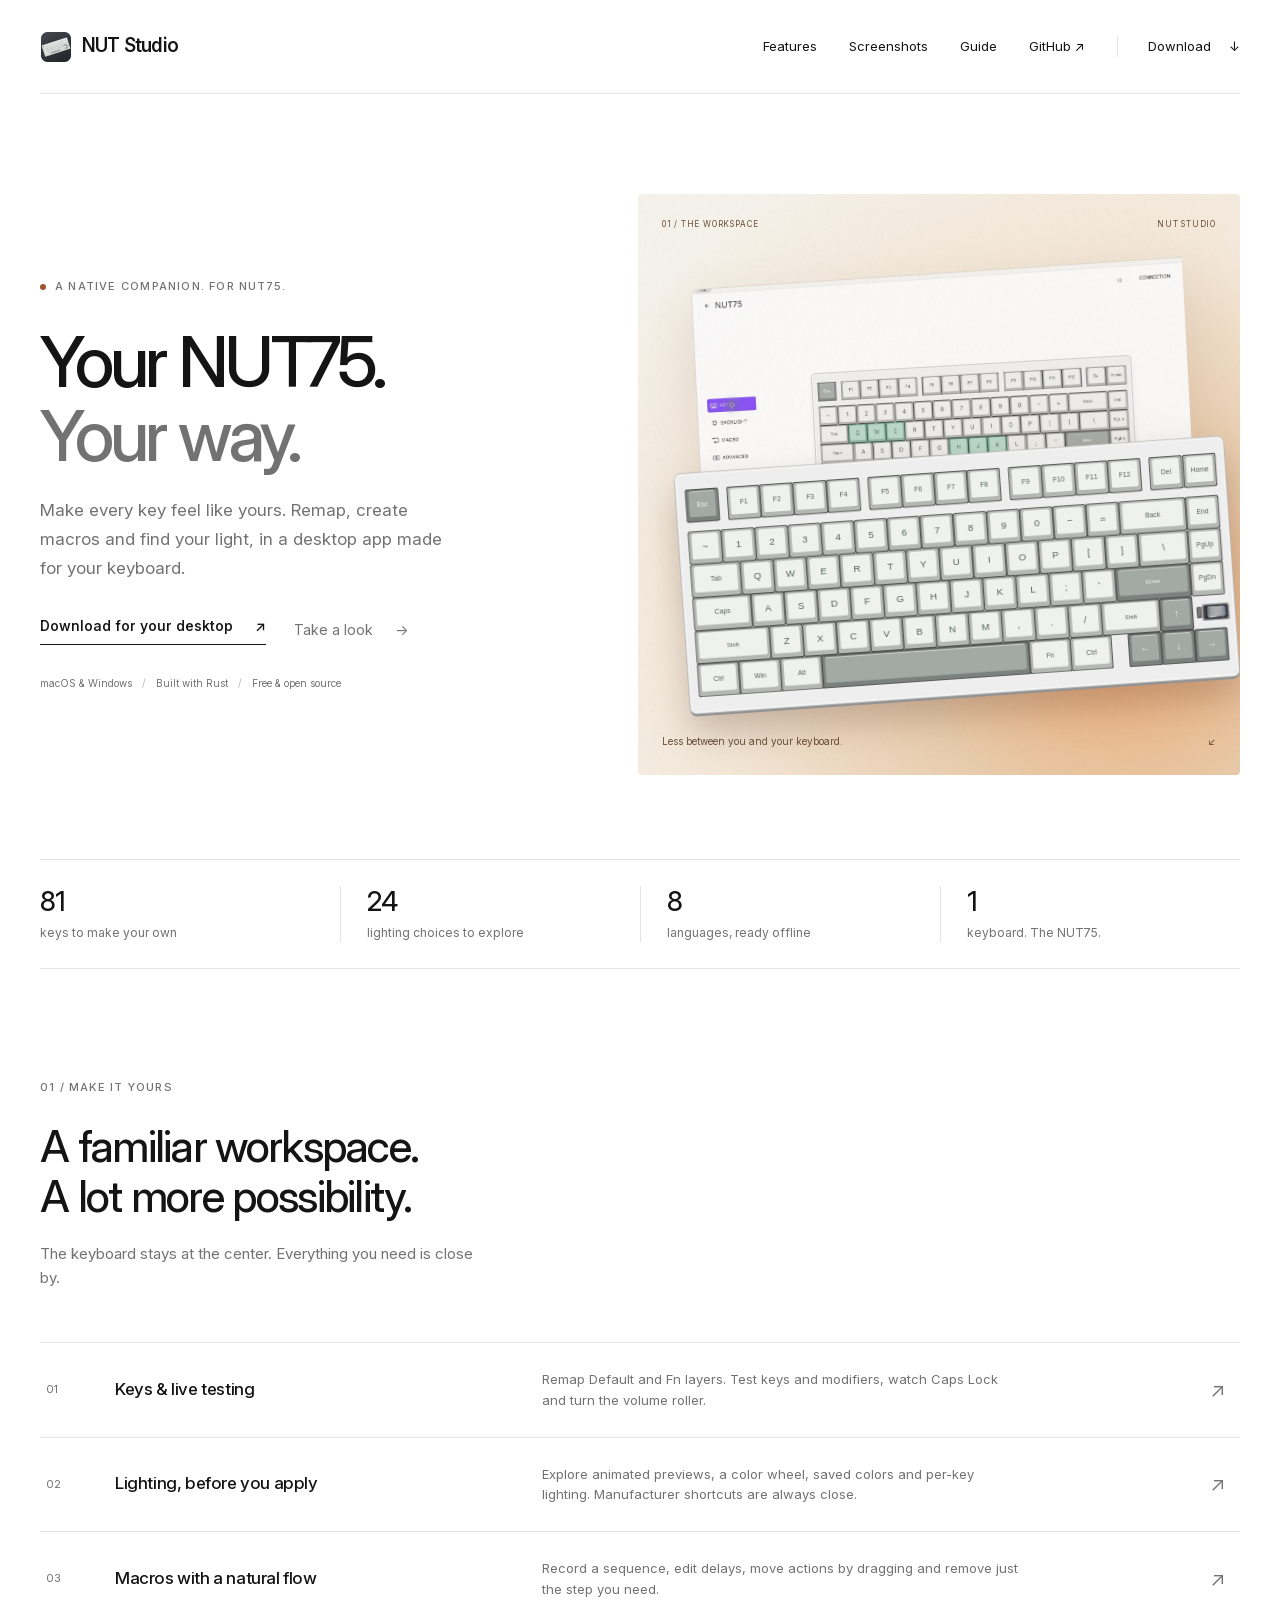
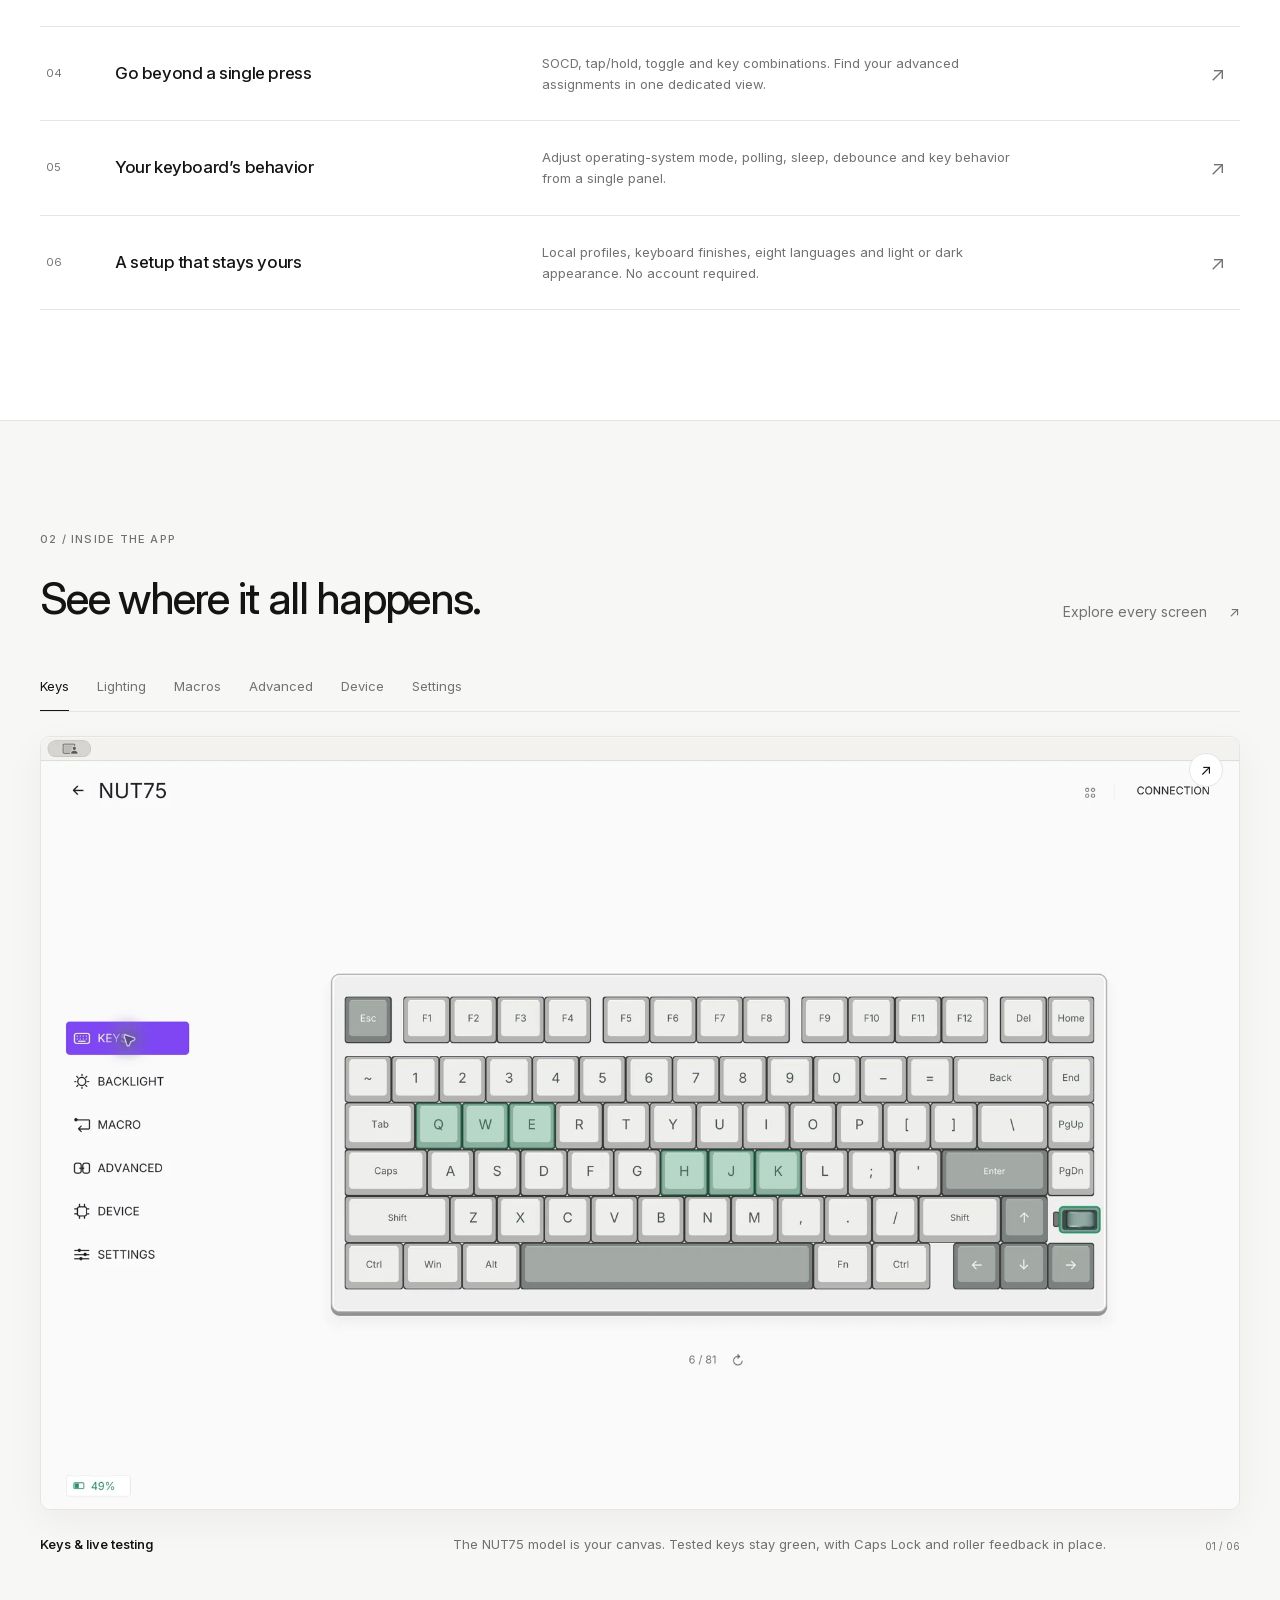
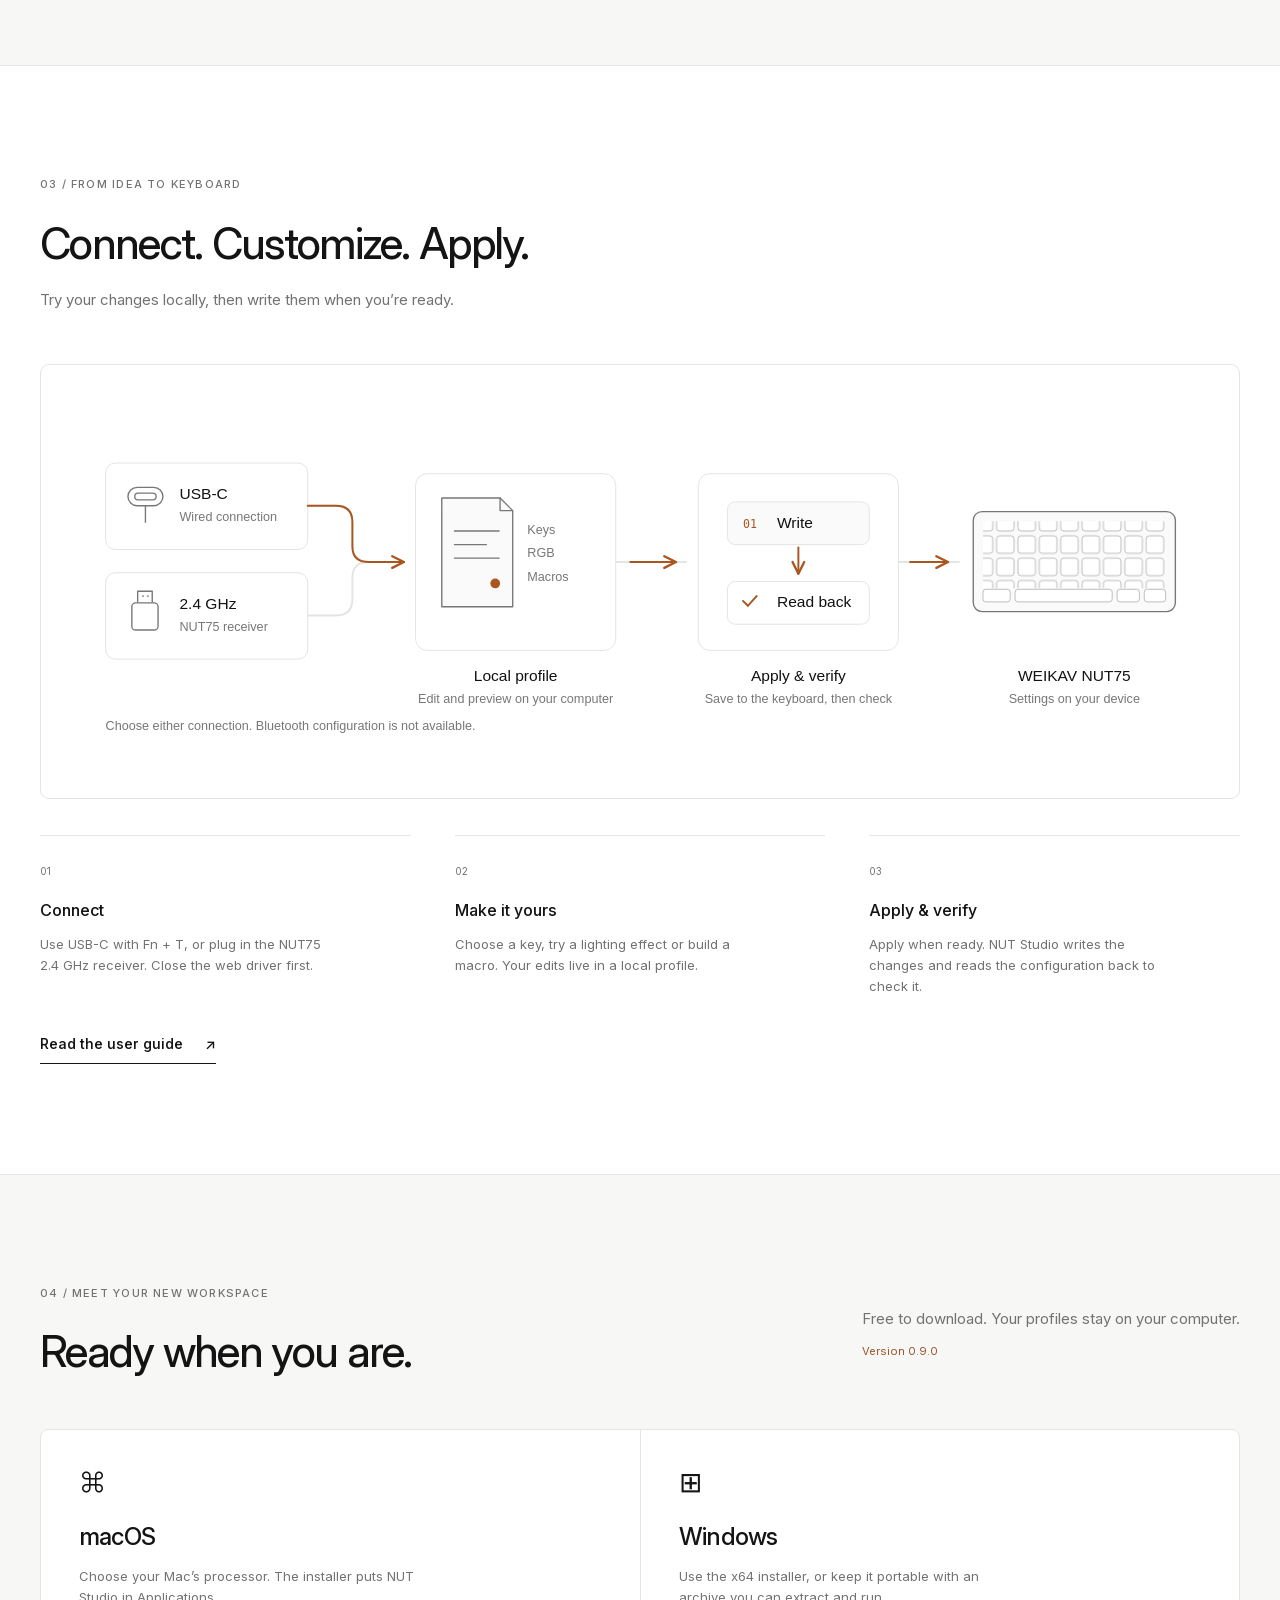
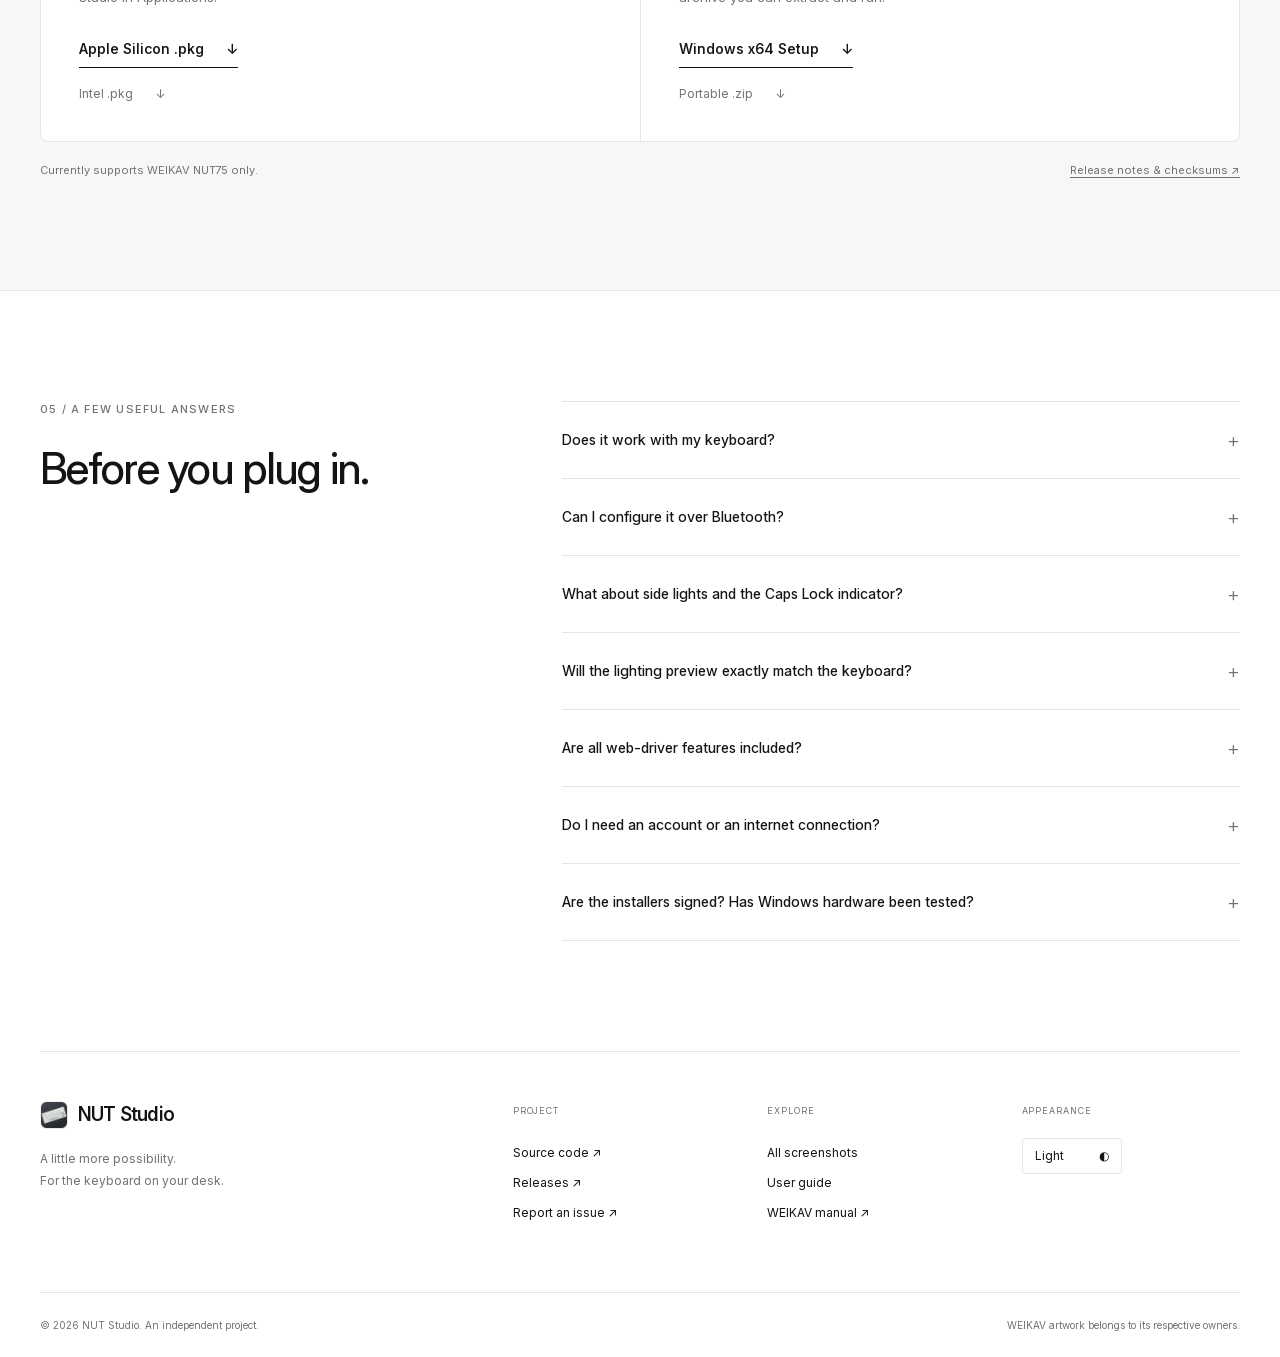
==== website/index.html @ ef5c726c "Publish NUT Studio 0.9.0 installers, screenshot gallery and product website" ====
<!doctype html>
<html lang="en">
<head>
  <meta charset="utf-8"><meta name="viewport" content="width=device-width,initial-scale=1">
  <meta name="theme-color" content="#ffffff"><meta name="description" content="A native macOS and Windows companion for your WEIKAV NUT75. Remap keys, preview lighting, create macros and make it yours.">
  <meta property="og:title" content="NUT Studio — Your NUT75. Your way."><meta property="og:description" content="A native desktop companion for the WEIKAV NUT75. Available for macOS and Windows."><meta property="og:image" content="https://luongwnv.github.io/weikav-app/assets/screenshots/keys.webp">
  <link rel="icon" href="assets/app-icon.png"><link rel="stylesheet" href="styles.css"><title>NUT Studio — Your NUT75. Your way.</title>
</head>
<body>
<a class="skip" href="#main">Skip to content</a>
<header class="nav wrap"><a class="brand" href="#"><img src="assets/app-icon.png" alt="" width="32" height="32">NUT Studio</a><button class="menu-toggle" aria-label="Toggle navigation" aria-expanded="false">Menu <span>+</span></button><nav aria-label="Main navigation"><a href="#features">Features</a><a href="#screenshots">Screenshots</a><a href="#guide">Guide</a><a href="https://github.com/luongwnv/Weikav-Keyboard-Application" target="_blank" rel="noopener">GitHub ↗</a><a class="nav-download" href="#download">Download <span>↓</span></a></nav></header>
<main id="main">
<section class="hero wrap">
 <div class="hero-copy"><div class="eyebrow"><span class="status-dot"></span>A native companion. For NUT75.</div><h1>Your NUT75.<br><span>Your way.</span></h1><p>Make every key feel like yours. Remap, create macros and find your light, in a desktop app made for your keyboard.</p><div class="hero-actions"><a class="arrow-link" href="#download">Download for your desktop <span>↗</span></a><a class="quiet-link" href="#screenshots">Take a look <span>→</span></a></div><div class="hero-platforms">macOS & Windows <span>/</span> Built with Rust <span>/</span> Free & open source</div></div>
 <div class="hero-art"><div class="art-caption"><span>01 / THE WORKSPACE</span><span>NUT STUDIO</span></div><div class="product-window"><img src="assets/screenshots/keys.webp" alt="The NUT Studio Keys screen with a WEIKAV NUT75 keyboard" fetchpriority="high" onerror="this.src='assets/nut75.png';this.classList.add('fallback')"></div><img class="hero-keyboard" src="assets/nut75-white.svg" alt="WEIKAV NUT75 White, with the same 81 keys and metal roller as the native app"><div class="art-foot"><span>Less between you and your keyboard.</span><span>↙</span></div></div>
</section>
<section class="facts wrap" aria-label="At a glance"><div><strong>81</strong><span>keys to make your own</span></div><div><strong>24</strong><span>lighting choices to explore</span></div><div><strong>8</strong><span>languages, ready offline</span></div><div><strong>1</strong><span>keyboard. The NUT75.</span></div></section>
<section id="features" class="section wrap">
 <div class="section-heading"><span class="eyebrow">01 / MAKE IT YOURS</span><h2>A familiar workspace.<br>A lot more possibility.</h2><p>The keyboard stays at the center. Everything you need is close by.</p></div>
 <div class="feature-table">
  <a href="#screenshots" data-view="keys"><span class="feature-no">01</span><h3>Keys & live testing</h3><p>Remap Default and Fn layers. Test keys and modifiers, watch Caps Lock and turn the volume roller.</p><span class="feature-arrow">↗</span></a>
  <a href="#screenshots" data-view="lighting-effects"><span class="feature-no">02</span><h3>Lighting, before you apply</h3><p>Explore animated previews, a color wheel, saved colors and per-key lighting. Manufacturer shortcuts are always close.</p><span class="feature-arrow">↗</span></a>
  <a href="#screenshots" data-view="macros"><span class="feature-no">03</span><h3>Macros with a natural flow</h3><p>Record a sequence, edit delays, move actions by dragging and remove just the step you need.</p><span class="feature-arrow">↗</span></a>
  <a href="#screenshots" data-view="advanced-keys"><span class="feature-no">04</span><h3>Go beyond a single press</h3><p>SOCD, tap/hold, toggle and key combinations. Find your advanced assignments in one dedicated view.</p><span class="feature-arrow">↗</span></a>
  <a href="#screenshots" data-view="device-settings"><span class="feature-no">05</span><h3>Your keyboard’s behavior</h3><p>Adjust operating-system mode, polling, sleep, debounce and key behavior from a single panel.</p><span class="feature-arrow">↗</span></a>
  <a href="#screenshots" data-view="settings"><span class="feature-no">06</span><h3>A setup that stays yours</h3><p>Local profiles, keyboard finishes, eight languages and light or dark appearance. No account required.</p><span class="feature-arrow">↗</span></a>
 </div>
</section>
<section id="screenshots" class="section gallery-section">
 <div class="wrap"><div class="section-heading horizontal"><div><span class="eyebrow">02 / INSIDE THE APP</span><h2>See where it all happens.</h2></div><a class="quiet-link" href="screenshots.html">Explore every screen <span>↗</span></a></div>
 <div class="gallery-tabs" role="tablist" aria-label="App screens"><button role="tab" data-screen="keys" aria-selected="true">Keys</button><button role="tab" data-screen="lighting-effects" aria-selected="false">Lighting</button><button role="tab" data-screen="macros" aria-selected="false">Macros</button><button role="tab" data-screen="advanced-keys" aria-selected="false">Advanced</button><button role="tab" data-screen="device-settings" aria-selected="false">Device</button><button role="tab" data-screen="settings" aria-selected="false">Settings</button></div>
 <div class="gallery-frame"><button class="expand-shot" aria-label="Enlarge screenshot">↗</button><img id="main-shot" src="assets/screenshots/keys.webp" alt="Keys and live keyboard testing" loading="lazy"></div><div class="gallery-caption"><span id="shot-title">Keys & live testing</span><p id="shot-description">The NUT75 model is your canvas. Tested keys stay green, with Caps Lock and roller feedback in place.</p><span id="shot-number">01 / 06</span></div></div>
</section>
<section id="guide" class="section wrap"><div class="section-heading"><span class="eyebrow">03 / FROM IDEA TO KEYBOARD</span><h2>Connect. Customize. Apply.</h2><p>Try your changes locally, then write them when you’re ready.</p></div><div class="flow-frame"><img src="assets/connection-flow.svg" alt="USB-C or 2.4 GHz connects to a local profile; Apply writes the configuration and reads it back to verify" loading="lazy"></div><div class="steps"><article><span>01</span><h3>Connect</h3><p>Use USB-C with Fn + T, or plug in the NUT75 2.4 GHz receiver. Close the web driver first.</p></article><article><span>02</span><h3>Make it yours</h3><p>Choose a key, try a lighting effect or build a macro. Your edits live in a local profile.</p></article><article><span>03</span><h3>Apply & verify</h3><p>Apply when ready. NUT Studio writes the changes and reads the configuration back to check it.</p></article></div><a class="arrow-link" href="https://github.com/luongwnv/Weikav-Keyboard-Application#readme">Read the user guide <span>↗</span></a></section>
<section id="download" class="section download-section"><div class="wrap"><div class="section-heading horizontal"><div><span class="eyebrow">04 / MEET YOUR NEW WORKSPACE</span><h2>Ready when you are.</h2></div><p>Free to download. Your profiles stay on your computer.<br><span class="version-label">Version 0.9.0</span></p></div><div class="download-grid"><article><span class="platform-mark">⌘</span><h3>macOS</h3><p>Choose your Mac’s processor. The installer puts NUT Studio in Applications.</p><a class="arrow-link" data-download="mac-arm" href="https://github.com/luongwnv/Weikav-Keyboard-Application/releases/download/v0.9.0/NUT-Studio-0.9.0-macOS-AppleSilicon.pkg">Apple Silicon .pkg <span>↓</span></a><a class="quiet-link" data-download="mac-intel" href="https://github.com/luongwnv/Weikav-Keyboard-Application/releases/download/v0.9.0/NUT-Studio-0.9.0-macOS-Intel.pkg">Intel .pkg <span>↓</span></a></article><article><span class="platform-mark windows-mark">⊞</span><h3>Windows</h3><p>Use the x64 installer, or keep it portable with an archive you can extract and run.</p><a class="arrow-link" data-download="windows-setup" href="https://github.com/luongwnv/Weikav-Keyboard-Application/releases/download/v0.9.0/NUT-Studio-0.9.0-Windows-x64-Setup.exe">Windows x64 Setup <span>↓</span></a><a class="quiet-link" data-download="windows-zip" href="https://github.com/luongwnv/Weikav-Keyboard-Application/releases/download/v0.9.0/NUT-Studio-0.9.0-Windows-x64.zip">Portable .zip <span>↓</span></a></article></div><div class="download-foot"><span>Currently supports WEIKAV NUT75 only.</span><a href="https://github.com/luongwnv/Weikav-Keyboard-Application/releases/latest">Release notes & checksums ↗</a></div></div></section>
<section id="faq" class="section wrap faq"><div class="section-heading"><span class="eyebrow">05 / A FEW USEFUL ANSWERS</span><h2>Before you plug in.</h2></div><div class="faq-list"><details><summary>Does it work with my keyboard?<span>+</span></summary><p>NUT Studio currently supports the WEIKAV NUT75 only, over USB-C or the NUT75 2.4 GHz receiver. Keyboard finish is selected in Settings. Other WEIKAV models are not supported.</p></details><details><summary>Can I configure it over Bluetooth?<span>+</span></summary><p>Bluetooth configuration is not supported. Use a USB-C data cable and select USB mode with Fn + T, or use the NUT75 receiver.</p></details><details><summary>What about side lights and the Caps Lock indicator?<span>+</span></summary><p>They are separate from normal key backlighting. App control depends on firmware, and is unavailable on the tested firmware 1.40. Each lighting tab shows the relevant shortcuts from the manufacturer’s manual.</p></details><details><summary>Will the lighting preview exactly match the keyboard?<span>+</span></summary><p>The preview illustrates the effect’s movement. Firmware can render it differently and some effects use automatic RGB colors. The app only enables controls supported by the selected mode.</p></details><details><summary>Are all web-driver features included?<span>+</span></summary><p>Keys, macros, advanced bindings, local profiles and core lighting/device settings are available. GIF/animation upload, audio/AI lighting, firmware updates and factory reset are not included.</p></details><details><summary>Do I need an account or an internet connection?<span>+</span></summary><p>No account is required. Configuration, profiles, fonts and all eight UI languages work locally. Internet is only needed to download the app or open external guides.</p></details><details><summary>Are the installers signed? Has Windows hardware been tested?<span>+</span></summary><p>Current installers are not signed with an Apple Developer ID or Windows publisher certificate. macOS and Windows packages are built on their respective systems. Physical keyboard checks have been performed on macOS; Windows hardware behavior is not yet verified.</p></details></div></section>
</main><footer class="footer wrap"><div><a class="brand" href="#"><img src="assets/app-icon.png" width="28" height="28" alt="">NUT Studio</a><p>A little more possibility.<br>For the keyboard on your desk.</p></div><div><span>PROJECT</span><a href="https://github.com/luongwnv/Weikav-Keyboard-Application">Source code ↗</a><a href="https://github.com/luongwnv/Weikav-Keyboard-Application/releases">Releases ↗</a><a href="https://github.com/luongwnv/Weikav-Keyboard-Application/issues">Report an issue ↗</a></div><div><span>EXPLORE</span><a href="screenshots.html">All screenshots</a><a href="#guide">User guide</a><a href="https://drive.google.com/file/d/12tl04Z6Ol5kfUWCdcbDVPiEMCkWKF_vb/view">WEIKAV manual ↗</a></div><div class="footer-theme"><span>APPEARANCE</span><button id="theme-toggle" aria-label="Switch to dark theme">Light <span>◐</span></button></div><div class="footer-bottom"><span>© 2026 NUT Studio. An independent project.</span><span>WEIKAV artwork belongs to its respective owners.</span></div></footer>
<dialog id="shot-dialog" aria-label="Screenshot viewer"><button class="dialog-close" aria-label="Close screenshot">×</button><button class="dialog-prev" aria-label="Previous screenshot">←</button><img alt=""><button class="dialog-next" aria-label="Next screenshot">→</button><p></p></dialog>
<script src="app.js" defer></script></body></html>
---- website/styles.css ----
@font-face{font-family:Inter;src:url('assets/InterVariable.ttf') format('truetype');font-weight:100 900;font-display:swap}:root{--bg:#fff;--ink:#141414;--muted:#727272;--line:#e5e5e3;--soft:#f7f7f5;--accent:#9b542c;--serif:#eed4b8;--shadow:0 12px 40px #24170b0c;color-scheme:light}*{box-sizing:border-box}html{scroll-behavior:smooth;scroll-padding-top:80px}body{margin:0;background:var(--bg);color:var(--ink);font-family:Inter,Arial,sans-serif;font-size:15px;line-height:1.6;-webkit-font-smoothing:antialiased}body.dark{--bg:#171715;--ink:#eeeee9;--muted:#a8a8a0;--line:#363632;--soft:#20201d;--accent:#e3a47b;--shadow:0 12px 40px #0002;color-scheme:dark}a{color:inherit;text-decoration:none}button{font:inherit;color:inherit;cursor:pointer}button,a{-webkit-tap-highlight-color:transparent}button:focus-visible,a:focus-visible,summary:focus-visible{outline:2px solid var(--accent);outline-offset:5px}button{background:none;border:0}img{max-width:100%;display:block}.wrap{width:min(1200px,calc(100% - 72px));margin-inline:auto}.nav{height:94px;display:flex;align-items:center;justify-content:space-between;gap:20px;border-bottom:1px solid var(--line)}.brand{font-size:19px;font-weight:580;letter-spacing:-.8px;display:inline-flex;align-items:center;gap:10px;white-space:nowrap}.brand img{border-radius:6px}.nav nav{display:flex;align-items:center;gap:32px;font-size:13px}.nav nav>a{transition:color .2s}.nav nav>a:hover,.footer a:hover{color:var(--accent)}.nav-download{border-left:1px solid var(--line);padding-left:30px}.nav-download span{margin-left:14px}.menu-toggle{display:none}.hero{display:grid;grid-template-columns:1fr 1.12fr;gap:60px;align-items:center;padding-block:100px 84px}.eyebrow{font-size:11px;letter-spacing:.11em;font-weight:500;text-transform:uppercase;display:flex;align-items:center;gap:9px;color:var(--muted)}.status-dot{width:6px;height:6px;border-radius:50%;background:var(--accent)}h1{font-size:clamp(48px,5.5vw,76px);line-height:1.04;font-weight:490;letter-spacing:-4px;margin:30px 0 24px}h1 span{color:var(--muted)}.hero-copy>p{max-width:410px;font-size:17px;line-height:1.7;color:var(--muted)}.hero-actions{display:flex;gap:28px;flex-wrap:wrap;align-items:center;margin-top:32px}.arrow-link,.quiet-link{display:inline-flex;align-items:center;gap:22px;font-size:14px}.arrow-link{border-bottom:1px solid var(--ink);padding-bottom:7px;font-weight:550}.arrow-link span,.quiet-link span{transition:transform .2s}.arrow-link:hover span,.quiet-link:hover span{transform:translate(3px,-3px)}.quiet-link{color:var(--muted)}.hero-platforms{font-size:10px;color:var(--muted);margin-top:30px;display:flex;flex-wrap:wrap;gap:10px}.hero-platforms span{color:#bbb}.hero-art{position:relative;min-width:0;padding:24px 0 26px;background:radial-gradient(ellipse at 80% 75%,#eda76e 0,#e9cbaa 30%,#f4e8d8 62%,#f6f3ec 90%);border-radius:4px;overflow:hidden;isolation:isolate}.hero-art:after{content:"";position:absolute;inset:0;opacity:.11;pointer-events:none;background-image:url("data:image/svg+xml,%3Csvg viewBox='0 0 180 180' xmlns='http://www.w3.org/2000/svg'%3E%3Cfilter id='n'%3E%3CfeTurbulence type='fractalNoise' baseFrequency='.9' numOctaves='3' stitchTiles='stitch'/%3E%3C/filter%3E%3Crect width='100%25' height='100%25' opacity='.5' filter='url(%23n)'/%3E%3C/svg%3E")}.art-caption,.art-foot{display:flex;justify-content:space-between;gap:12px;padding-inline:24px;color:#684d39;font-size:8px;letter-spacing:.1em}.product-window{width:calc(100% - 42px);margin:70px 0 70px 42px;border:1px solid #ded8d0;border-right:0;border-radius:8px 0 0 8px;overflow:hidden;background:#fafafa;box-shadow:0 20px 50px #75513b25;transform:perspective(1000px) rotateY(-6deg) rotateZ(-2deg);transition:transform .8s}.hero-art:hover .product-window{transform:perspective(1000px) rotateY(0) rotateZ(0)}.product-window img{width:100%;aspect-ratio:1.6;object-fit:cover;object-position:center}.product-window img.fallback{object-fit:contain;padding:30px}.art-foot{font-size:10px;letter-spacing:0}.facts{border-top:1px solid var(--line);border-bottom:1px solid var(--line);display:grid;grid-template-columns:repeat(4,1fr);padding-block:26px}.facts>div{padding-left:26px;border-left:1px solid var(--line);display:flex;flex-direction:column;gap:5px}.facts>div:first-child{padding-left:0;border:0}.facts strong{font-size:27px;line-height:1.2;font-weight:460;letter-spacing:-1px}.facts span{font-size:12px;color:var(--muted)}.section{padding-block:110px}.section-heading{margin-bottom:52px}.section-heading h2{font-size:clamp(32px,3.4vw,46px);line-height:1.16;font-weight:470;letter-spacing:-1.7px;margin:24px 0 20px}.section-heading>p,.section-heading.horizontal>p{max-width:450px;color:var(--muted);font-size:15px}.section-heading.horizontal{display:flex;justify-content:space-between;align-items:end;gap:40px}.section-heading.horizontal h2{margin-bottom:0}.feature-table{border-top:1px solid var(--line)}.feature-table>a{display:grid;grid-template-columns:45px 1fr 1.6fr 24px;gap:24px;align-items:center;border-bottom:1px solid var(--line);padding:26px 6px;transition:background .2s}.feature-table>a:hover{background:var(--soft)}.feature-no{font-size:11px;color:var(--muted)}.feature-table h3{font-size:17px;font-weight:500;line-height:1.4;margin:0;letter-spacing:-.4px}.feature-table p{margin:0;color:var(--muted);font-size:13px;max-width:480px}.feature-arrow{font-size:20px;font-weight:350;color:var(--muted)}.gallery-section{background:var(--soft);border-block:1px solid var(--line)}.gallery-tabs{display:flex;gap:28px;overflow:auto;border-bottom:1px solid var(--line);margin-bottom:24px}.gallery-tabs button{white-space:nowrap;font-size:13px;padding:0 0 14px;border-bottom:1px solid transparent;color:var(--muted)}.gallery-tabs button[aria-selected=true]{color:var(--ink);border-color:var(--ink)}.gallery-frame{position:relative;background:var(--bg);border:1px solid var(--line);border-radius:10px;overflow:hidden;box-shadow:var(--shadow)}.gallery-frame>img{width:100%;aspect-ratio:1.552;object-fit:contain}.expand-shot{position:absolute;right:16px;top:16px;width:34px;height:34px;border:1px solid var(--line);border-radius:50%;background:var(--bg);z-index:1}.expand-shot:hover{color:var(--accent)}.gallery-caption{display:grid;grid-template-columns:1fr 1.9fr auto;gap:35px;margin-top:24px;font-size:13px}.gallery-caption>span:first-child{font-weight:550}.gallery-caption p{color:var(--muted);margin:0}.gallery-caption>span:last-child{font-size:10px;color:var(--muted);white-space:nowrap;padding-top:4px}.flow-frame{border:1px solid var(--line);border-radius:9px;background:var(--bg);padding:32px 16px}.flow-frame img{width:100%;height:auto}.dark .flow-frame img{filter:invert(.88) hue-rotate(180deg)}.steps{display:grid;grid-template-columns:repeat(3,1fr);gap:44px;margin:36px 0}.steps article{border-top:1px solid var(--line);padding-top:22px}.steps article>span{font-size:10px;color:var(--muted)}.steps h3{font-size:16px;font-weight:520;margin:16px 0 10px}.steps p{font-size:13px;color:var(--muted);margin:0;max-width:300px}.download-section{background:var(--soft);border-block:1px solid var(--line)}.version-label{font-size:11px;display:inline-block;margin-top:12px;color:var(--accent)}.download-grid{display:grid;grid-template-columns:1fr 1fr;border:1px solid var(--line);border-radius:8px;overflow:hidden;background:var(--bg)}.download-grid article{padding:38px;display:flex;flex-direction:column;align-items:start}.download-grid article+article{border-left:1px solid var(--line)}.platform-mark{font-size:28px;line-height:1;font-weight:300}.download-grid h3{font-size:24px;letter-spacing:-.8px;font-weight:500;margin:22px 0 10px}.download-grid p{font-size:13px;color:var(--muted);max-width:350px;margin:0 0 30px}.download-grid .arrow-link{margin-bottom:16px}.download-grid .quiet-link{font-size:12px}.download-foot{margin-top:20px;display:flex;justify-content:space-between;gap:20px;font-size:11px;color:var(--muted)}.download-foot a{text-decoration:underline;text-underline-offset:3px}.faq{display:grid;grid-template-columns:.8fr 1.2fr;gap:70px}.faq-list{border-top:1px solid var(--line)}details{border-bottom:1px solid var(--line)}summary{display:flex;align-items:center;justify-content:space-between;gap:30px;list-style:none;cursor:pointer;font-size:14px;padding:22px 0;font-weight:480}summary::-webkit-details-marker{display:none}summary>span{font-size:20px;font-weight:300;color:var(--muted)}details[open] summary>span{transform:rotate(45deg)}details>p{font-size:13px;line-height:1.8;color:var(--muted);margin:0 32px 24px 0}.footer{border-top:1px solid var(--line);display:grid;grid-template-columns:2fr 1fr 1fr 1fr;gap:36px;padding-top:48px}.footer>div{display:flex;flex-direction:column;align-items:start}.footer p{font-size:12px;color:var(--muted);line-height:1.8;margin-top:18px}.footer>div>span{font-size:9px;color:var(--muted);letter-spacing:.1em;margin:4px 0 20px}.footer>div>a:not(.brand){font-size:12px;line-height:2.5}.footer-theme button{font-size:12px;border:1px solid var(--line);border-radius:4px;min-width:100px;padding:7px 12px;display:flex;justify-content:space-between;gap:25px}.footer .footer-bottom{grid-column:1/-1;display:flex;flex-direction:row;justify-content:space-between;border-top:1px solid var(--line);margin-top:28px;padding:24px 0}.footer .footer-bottom>span{font-size:10px;letter-spacing:0;margin:0}dialog{width:min(1440px,94vw);max-height:94vh;padding:38px 46px 18px;border:1px solid var(--line);border-radius:10px;background:var(--bg);color:var(--ink);box-shadow:0 20px 100px #0004}dialog::backdrop{background:#111b;backdrop-filter:blur(5px)}dialog img{max-height:78vh;width:100%;object-fit:contain}dialog>p{text-align:center;font-size:12px;color:var(--muted)}.dialog-close{position:absolute;right:9px;top:4px;font-size:26px;font-weight:300}.dialog-prev,.dialog-next{position:absolute;top:48%;font-size:23px}.dialog-prev{left:9px}.dialog-next{right:9px}.skip{position:fixed;top:-100px;left:20px;background:var(--bg);padding:10px;z-index:20}.skip:focus{top:10px}.screens-page{padding-top:70px}.screens-grid{display:grid;grid-template-columns:1fr 1fr;gap:42px 28px}.screen-card{min-width:0}.screen-card button{padding:0;width:100%;border:1px solid var(--line);border-radius:7px;overflow:hidden;background:var(--soft)}.screen-card img{width:100%;aspect-ratio:1.552;object-fit:contain;transition:transform .3s}.screen-card button:hover img{transform:scale(1.015)}.screen-card h2{font-size:16px;letter-spacing:-.3px;font-weight:520;margin:14px 0 5px}.screen-card p{font-size:12px;color:var(--muted);margin:0}.gallery-filters{display:flex;gap:10px;flex-wrap:wrap;margin:30px 0 42px}.gallery-filters button{padding:7px 15px;border:1px solid var(--line);border-radius:4px;font-size:12px}.gallery-filters button[aria-pressed=true]{background:var(--ink);color:var(--bg);border-color:var(--ink)}.screen-card[hidden]{display:none}
@media(min-width:1500px){.hero{padding-top:120px;padding-bottom:105px}.hero-art{min-height:480px;display:flex;flex-direction:column;justify-content:space-between}.product-window{margin-top:60px;margin-bottom:60px}}@media(max-width:1000px){.wrap{width:calc(100% - 48px)}.hero{gap:35px;padding-block:70px}.nav nav{gap:20px}h1{font-size:58px;letter-spacing:-3px}.hero-art{min-height:380px;display:flex;flex-direction:column;justify-content:space-between}.product-window{margin-block:45px}.hero-actions{gap:18px}.hero-platforms{font-size:9px;gap:7px}.feature-table>a{grid-template-columns:30px 1fr 1.4fr 20px;gap:18px}.faq{gap:40px}.section{padding-block:80px}.footer{grid-template-columns:1.5fr 1fr 1fr}.footer-theme{grid-column:2}.gallery-caption{gap:22px}}
@media(max-width:700px){.wrap{width:calc(100% - 36px)}.nav{height:76px}.brand{font-size:18px}.menu-toggle{display:flex;align-items:center;gap:18px;font-size:12px;padding:10px 0}.nav nav{display:none;position:absolute;left:0;right:0;top:76px;z-index:10;background:var(--bg);border-bottom:1px solid var(--line);padding:20px;flex-direction:column;align-items:start;gap:18px}.nav.menu-open nav{display:flex}.nav-download{border:0;padding:0}.hero{grid-template-columns:1fr;gap:45px;padding:58px 0 46px}.hero-copy>p{font-size:16px;max-width:360px}h1{font-size:64px;letter-spacing:-3.5px}.hero-art{min-height:0;padding-top:20px}.product-window{width:calc(100% - 26px);margin-left:26px;margin-block:42px}.art-caption,.art-foot{padding-inline:20px}.hero-platforms{font-size:10px}.facts{grid-template-columns:repeat(2,1fr);gap:25px;padding-block:24px}.facts>div{padding-left:18px}.facts>div:nth-child(3){border:0;padding-left:0}.facts strong{font-size:25px}.facts span{font-size:11px}.section{padding-block:64px}.section-heading{margin-bottom:34px}.section-heading h2{font-size:35px;letter-spacing:-1.3px;margin-top:20px}.section-heading.horizontal{display:block}.section-heading.horizontal>a{margin-top:20px}.feature-table>a{grid-template-columns:24px 1fr 20px;gap:12px;padding:22px 0}.feature-table h3{font-size:16px}.feature-table p{grid-column:2;grid-row:2;font-size:12px}.feature-arrow{grid-column:3;grid-row:1/3}.gallery-tabs{gap:22px}.gallery-tabs button{font-size:12px}.gallery-frame{border-radius:6px}.expand-shot{width:26px;height:26px;right:8px;top:8px;font-size:12px}.gallery-caption{grid-template-columns:1fr auto;gap:8px 20px;margin-top:18px}.gallery-caption p{grid-column:1/-1;font-size:12px;grid-row:2}.gallery-caption>span:last-child{grid-column:2;grid-row:1}.flow-frame{padding:12px}.steps{grid-template-columns:1fr;gap:24px}.steps article{display:grid;grid-template-columns:26px 1fr;column-gap:16px;padding-top:16px}.steps h3{margin:0 0 6px}.steps p{grid-column:2;max-width:none}.download-grid{grid-template-columns:1fr}.download-grid article{padding:28px}.download-grid article+article{border-left:0;border-top:1px solid var(--line)}.download-grid p{max-width:none}.download-foot{flex-direction:column;gap:8px}.faq{grid-template-columns:1fr;gap:0}.faq .section-heading{margin-bottom:30px}.faq summary{font-size:13px}.footer{grid-template-columns:1fr 1fr;gap:30px 24px;padding-top:32px}.footer>div:first-child{grid-column:1/-1}.footer-theme{grid-column:1/-1}.footer .footer-bottom{flex-direction:column;gap:8px;margin-top:0}.screens-page{padding-top:45px}.screens-grid{grid-template-columns:1fr;gap:30px}.gallery-filters{gap:7px}.gallery-filters button{font-size:11px;padding:7px 12px}dialog{padding:30px 28px 10px;max-width:98vw;width:98vw}.dialog-prev{left:3px}.dialog-next{right:3px}}
@media(prefers-reduced-motion:reduce){html{scroll-behavior:auto}*,*:before,*:after{transition:none!important;animation:none!important}}

/* The foreground keyboard shares the native app geometry and original roller texture. */
.hero-art{min-height:500px}.hero-art .product-window{width:82%;margin:42px 0 150px 54px;transform:perspective(1000px) rotateY(-5deg) rotateZ(-3deg);opacity:.94}.hero-keyboard{position:absolute;z-index:2;width:94%;max-width:none;left:6%;bottom:68px;transform:rotate(-4deg);filter:drop-shadow(0 18px 18px #5c3b2c45);transition:transform .6s}.hero-art:hover .hero-keyboard{transform:rotate(-2deg) translateY(-4px)}.hero-art .art-foot{position:relative;z-index:3;margin-top:auto}@media(max-width:1000px){.hero-art{min-height:400px}.hero-art .product-window{margin-left:30px;margin-bottom:120px}.hero-keyboard{bottom:62px}}@media(max-width:700px){.hero-art{min-height:340px}.hero-art .product-window{margin:34px 0 115px 30px}.hero-keyboard{bottom:58px}}
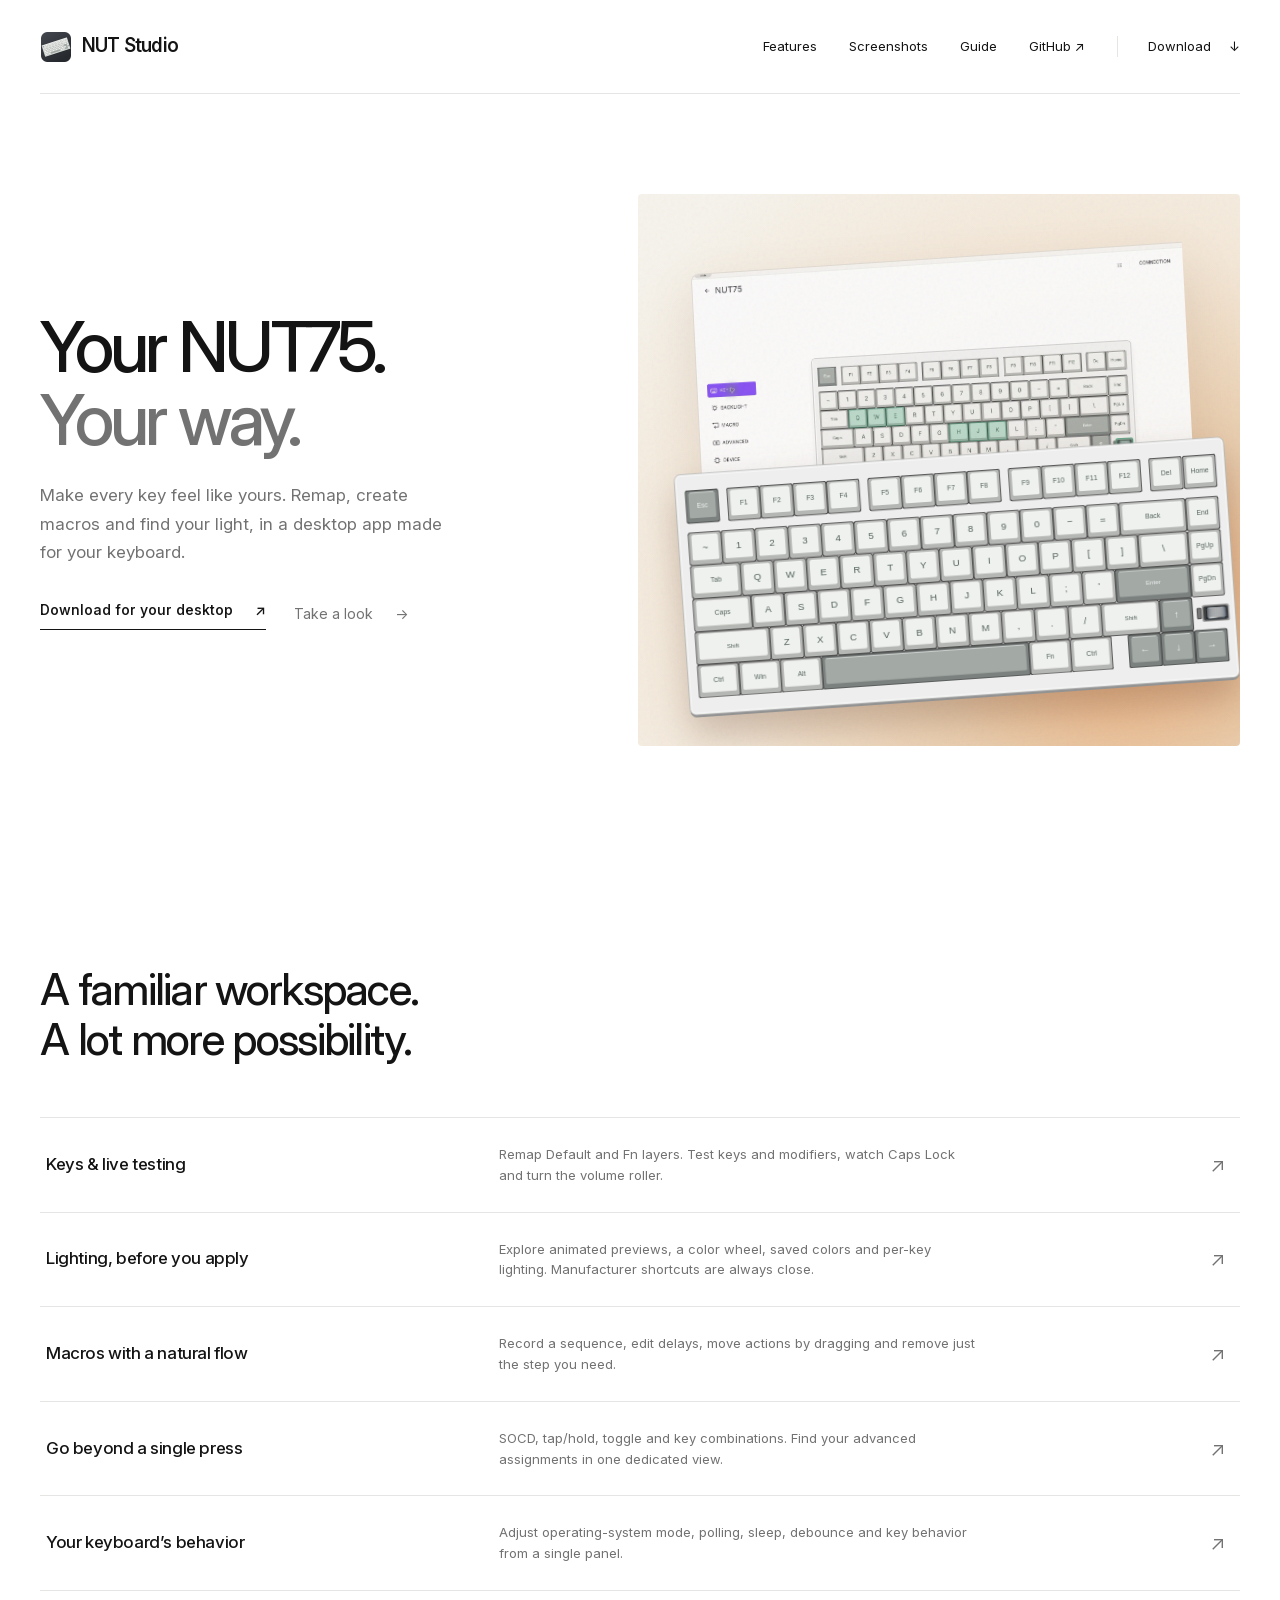
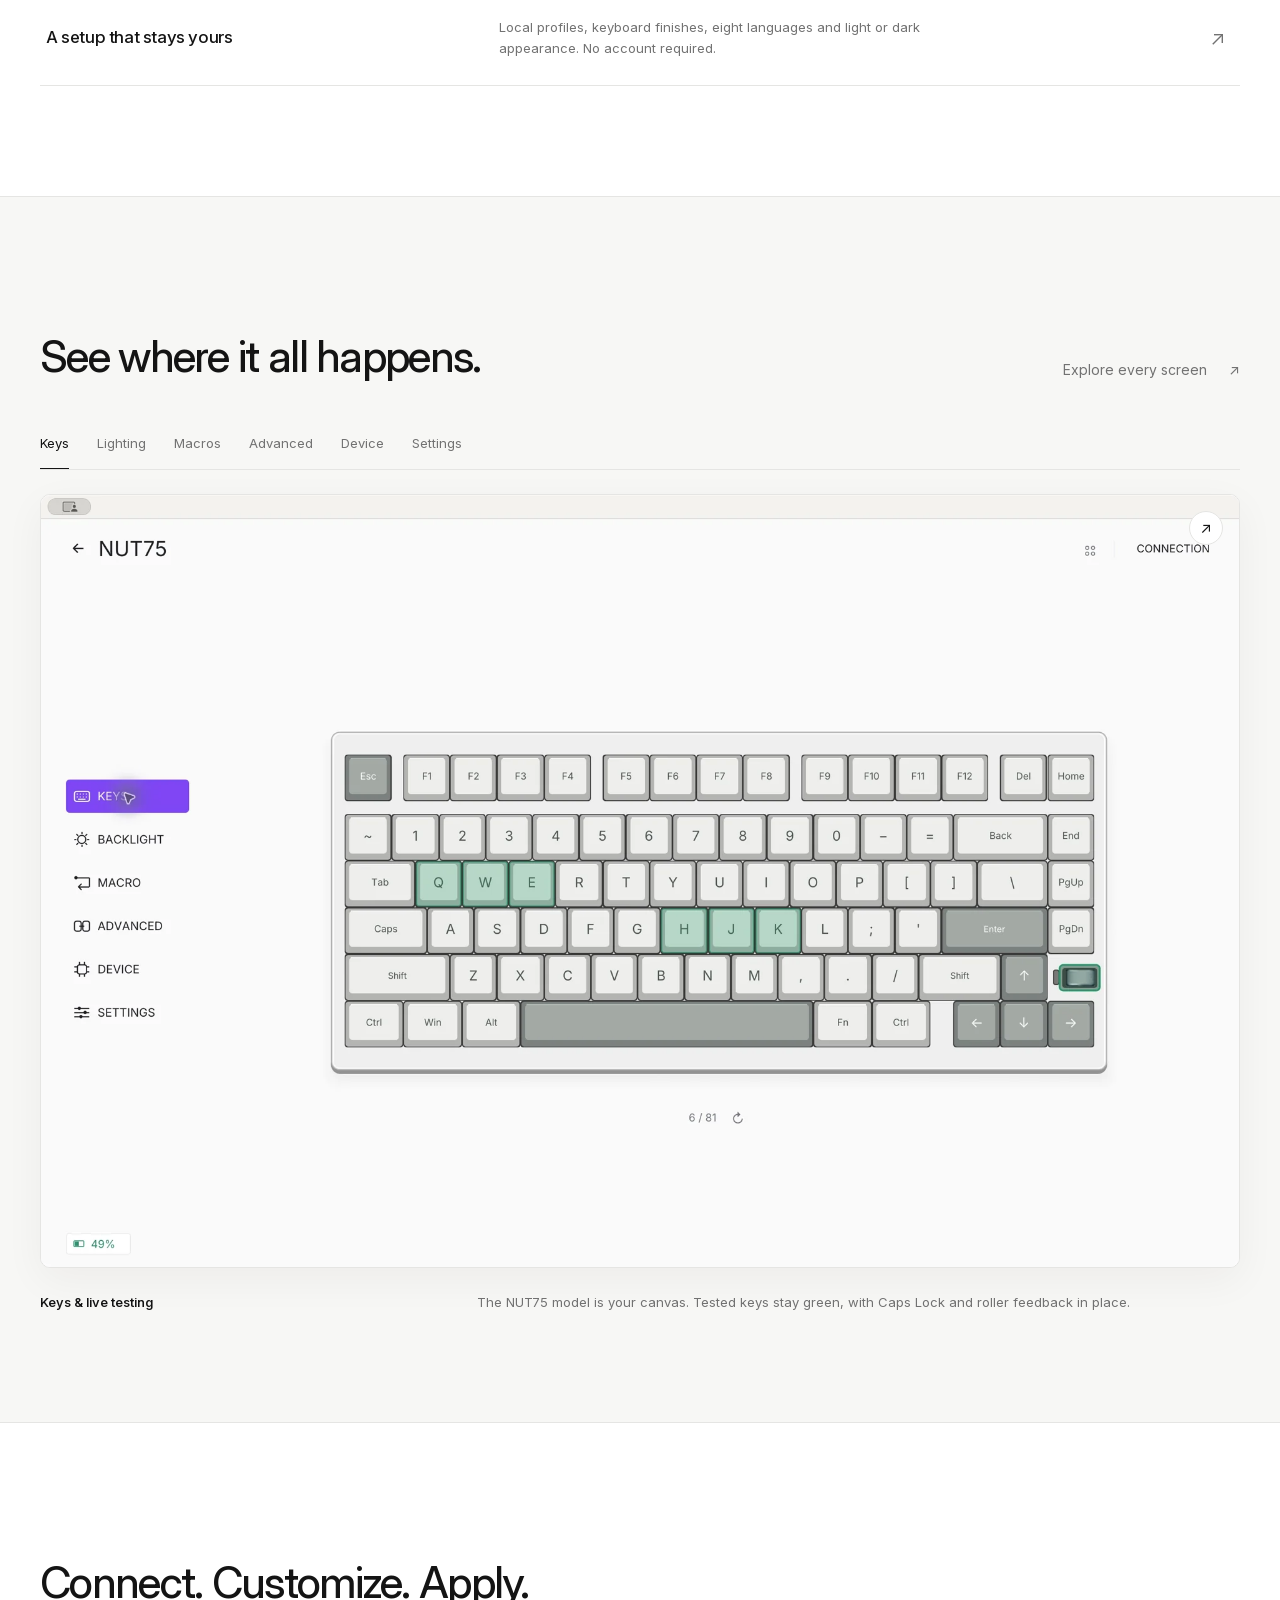
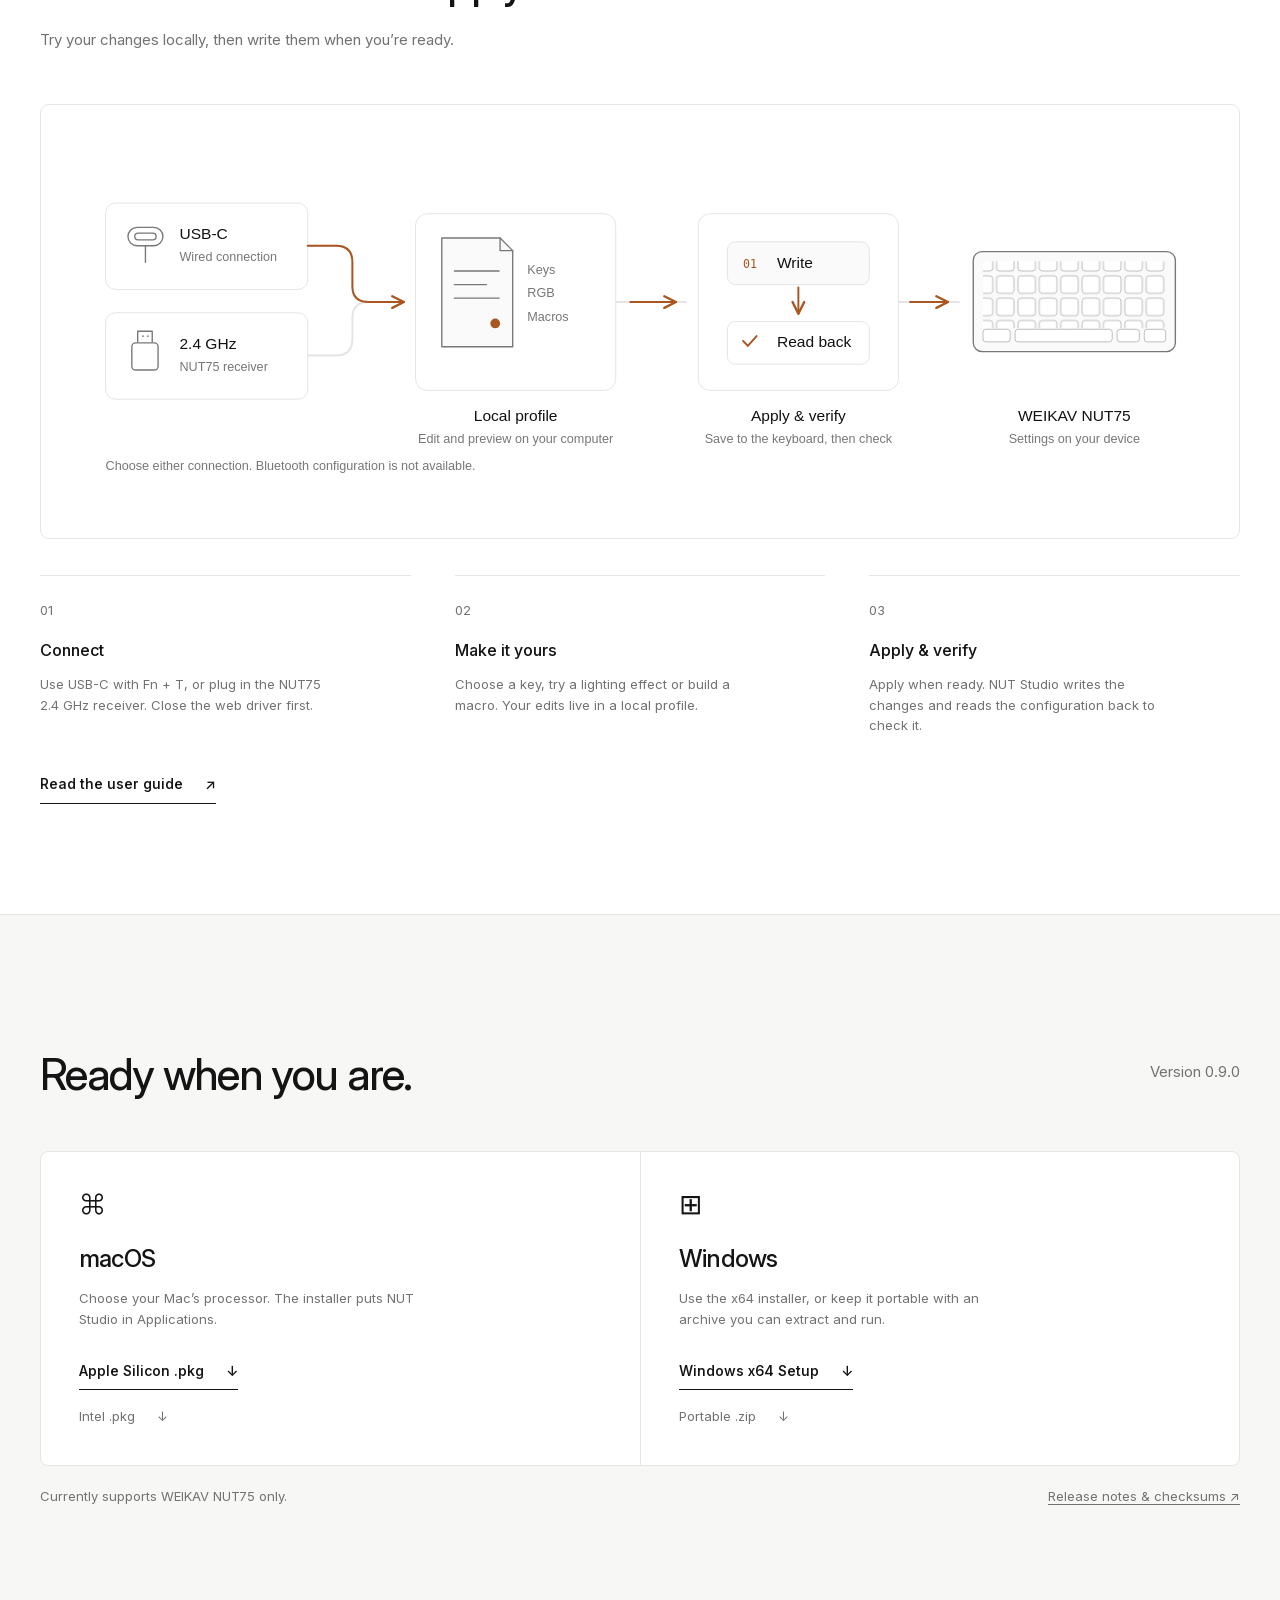
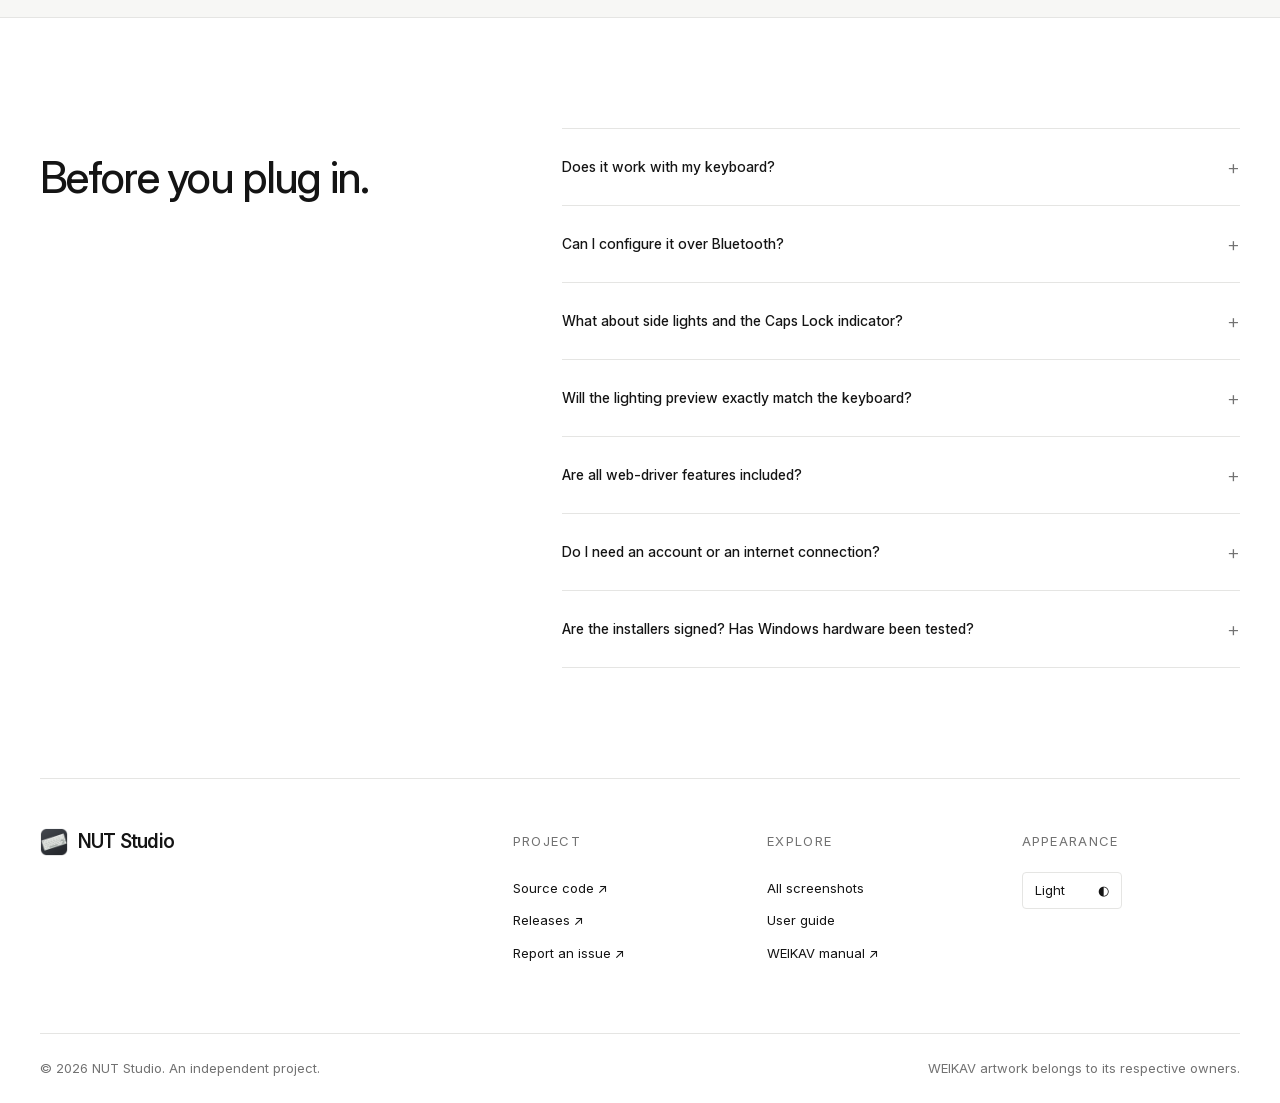
==== commit 545b71d9: "Simplify website copy and keep text at least 13px" ====
--- a/website/index.html
+++ b/website/index.html
@@ -11,29 +11,29 @@
 <header class="nav wrap"><a class="brand" href="#"><img src="assets/app-icon.png" alt="" width="32" height="32">NUT Studio</a><button class="menu-toggle" aria-label="Toggle navigation" aria-expanded="false">Menu <span>+</span></button><nav aria-label="Main navigation"><a href="#features">Features</a><a href="#screenshots">Screenshots</a><a href="#guide">Guide</a><a href="https://github.com/luongwnv/Weikav-Keyboard-Application" target="_blank" rel="noopener">GitHub ↗</a><a class="nav-download" href="#download">Download <span>↓</span></a></nav></header>
 <main id="main">
 <section class="hero wrap">
- <div class="hero-copy"><div class="eyebrow"><span class="status-dot"></span>A native companion. For NUT75.</div><h1>Your NUT75.<br><span>Your way.</span></h1><p>Make every key feel like yours. Remap, create macros and find your light, in a desktop app made for your keyboard.</p><div class="hero-actions"><a class="arrow-link" href="#download">Download for your desktop <span>↗</span></a><a class="quiet-link" href="#screenshots">Take a look <span>→</span></a></div><div class="hero-platforms">macOS & Windows <span>/</span> Built with Rust <span>/</span> Free & open source</div></div>
- <div class="hero-art"><div class="art-caption"><span>01 / THE WORKSPACE</span><span>NUT STUDIO</span></div><div class="product-window"><img src="assets/screenshots/keys.webp" alt="The NUT Studio Keys screen with a WEIKAV NUT75 keyboard" fetchpriority="high" onerror="this.src='assets/nut75.png';this.classList.add('fallback')"></div><img class="hero-keyboard" src="assets/nut75-white.svg" alt="WEIKAV NUT75 White, with the same 81 keys and metal roller as the native app"><div class="art-foot"><span>Less between you and your keyboard.</span><span>↙</span></div></div>
+ <div class="hero-copy"><h1>Your NUT75.<br><span>Your way.</span></h1><p>Make every key feel like yours. Remap, create macros and find your light, in a desktop app made for your keyboard.</p><div class="hero-actions"><a class="arrow-link" href="#download">Download for your desktop <span>↗</span></a><a class="quiet-link" href="#screenshots">Take a look <span>→</span></a></div></div>
+ <div class="hero-art"><div class="product-window"><img src="assets/screenshots/keys.webp" alt="The NUT Studio Keys screen with a WEIKAV NUT75 keyboard" fetchpriority="high" onerror="this.src='assets/nut75.png';this.classList.add('fallback')"></div><img class="hero-keyboard" src="assets/nut75-white.svg" alt="WEIKAV NUT75 White, with the same 81 keys and metal roller as the native app"></div>
 </section>
-<section class="facts wrap" aria-label="At a glance"><div><strong>81</strong><span>keys to make your own</span></div><div><strong>24</strong><span>lighting choices to explore</span></div><div><strong>8</strong><span>languages, ready offline</span></div><div><strong>1</strong><span>keyboard. The NUT75.</span></div></section>
+
 <section id="features" class="section wrap">
- <div class="section-heading"><span class="eyebrow">01 / MAKE IT YOURS</span><h2>A familiar workspace.<br>A lot more possibility.</h2><p>The keyboard stays at the center. Everything you need is close by.</p></div>
+ <div class="section-heading"><h2>A familiar workspace.<br>A lot more possibility.</h2></div>
  <div class="feature-table">
-  <a href="#screenshots" data-view="keys"><span class="feature-no">01</span><h3>Keys & live testing</h3><p>Remap Default and Fn layers. Test keys and modifiers, watch Caps Lock and turn the volume roller.</p><span class="feature-arrow">↗</span></a>
-  <a href="#screenshots" data-view="lighting-effects"><span class="feature-no">02</span><h3>Lighting, before you apply</h3><p>Explore animated previews, a color wheel, saved colors and per-key lighting. Manufacturer shortcuts are always close.</p><span class="feature-arrow">↗</span></a>
-  <a href="#screenshots" data-view="macros"><span class="feature-no">03</span><h3>Macros with a natural flow</h3><p>Record a sequence, edit delays, move actions by dragging and remove just the step you need.</p><span class="feature-arrow">↗</span></a>
-  <a href="#screenshots" data-view="advanced-keys"><span class="feature-no">04</span><h3>Go beyond a single press</h3><p>SOCD, tap/hold, toggle and key combinations. Find your advanced assignments in one dedicated view.</p><span class="feature-arrow">↗</span></a>
-  <a href="#screenshots" data-view="device-settings"><span class="feature-no">05</span><h3>Your keyboard’s behavior</h3><p>Adjust operating-system mode, polling, sleep, debounce and key behavior from a single panel.</p><span class="feature-arrow">↗</span></a>
-  <a href="#screenshots" data-view="settings"><span class="feature-no">06</span><h3>A setup that stays yours</h3><p>Local profiles, keyboard finishes, eight languages and light or dark appearance. No account required.</p><span class="feature-arrow">↗</span></a>
+  <a href="#screenshots" data-view="keys"><h3>Keys & live testing</h3><p>Remap Default and Fn layers. Test keys and modifiers, watch Caps Lock and turn the volume roller.</p><span class="feature-arrow">↗</span></a>
+  <a href="#screenshots" data-view="lighting-effects"><h3>Lighting, before you apply</h3><p>Explore animated previews, a color wheel, saved colors and per-key lighting. Manufacturer shortcuts are always close.</p><span class="feature-arrow">↗</span></a>
+  <a href="#screenshots" data-view="macros"><h3>Macros with a natural flow</h3><p>Record a sequence, edit delays, move actions by dragging and remove just the step you need.</p><span class="feature-arrow">↗</span></a>
+  <a href="#screenshots" data-view="advanced-keys"><h3>Go beyond a single press</h3><p>SOCD, tap/hold, toggle and key combinations. Find your advanced assignments in one dedicated view.</p><span class="feature-arrow">↗</span></a>
+  <a href="#screenshots" data-view="device-settings"><h3>Your keyboard’s behavior</h3><p>Adjust operating-system mode, polling, sleep, debounce and key behavior from a single panel.</p><span class="feature-arrow">↗</span></a>
+  <a href="#screenshots" data-view="settings"><h3>A setup that stays yours</h3><p>Local profiles, keyboard finishes, eight languages and light or dark appearance. No account required.</p><span class="feature-arrow">↗</span></a>
  </div>
 </section>
 <section id="screenshots" class="section gallery-section">
- <div class="wrap"><div class="section-heading horizontal"><div><span class="eyebrow">02 / INSIDE THE APP</span><h2>See where it all happens.</h2></div><a class="quiet-link" href="screenshots.html">Explore every screen <span>↗</span></a></div>
+ <div class="wrap"><div class="section-heading horizontal"><div><h2>See where it all happens.</h2></div><a class="quiet-link" href="screenshots.html">Explore every screen <span>↗</span></a></div>
  <div class="gallery-tabs" role="tablist" aria-label="App screens"><button role="tab" data-screen="keys" aria-selected="true">Keys</button><button role="tab" data-screen="lighting-effects" aria-selected="false">Lighting</button><button role="tab" data-screen="macros" aria-selected="false">Macros</button><button role="tab" data-screen="advanced-keys" aria-selected="false">Advanced</button><button role="tab" data-screen="device-settings" aria-selected="false">Device</button><button role="tab" data-screen="settings" aria-selected="false">Settings</button></div>
- <div class="gallery-frame"><button class="expand-shot" aria-label="Enlarge screenshot">↗</button><img id="main-shot" src="assets/screenshots/keys.webp" alt="Keys and live keyboard testing" loading="lazy"></div><div class="gallery-caption"><span id="shot-title">Keys & live testing</span><p id="shot-description">The NUT75 model is your canvas. Tested keys stay green, with Caps Lock and roller feedback in place.</p><span id="shot-number">01 / 06</span></div></div>
+ <div class="gallery-frame"><button class="expand-shot" aria-label="Enlarge screenshot">↗</button><img id="main-shot" src="assets/screenshots/keys.webp" alt="Keys and live keyboard testing" loading="lazy"></div><div class="gallery-caption"><span id="shot-title">Keys & live testing</span><p id="shot-description">The NUT75 model is your canvas. Tested keys stay green, with Caps Lock and roller feedback in place.</p></div></div>
 </section>
-<section id="guide" class="section wrap"><div class="section-heading"><span class="eyebrow">03 / FROM IDEA TO KEYBOARD</span><h2>Connect. Customize. Apply.</h2><p>Try your changes locally, then write them when you’re ready.</p></div><div class="flow-frame"><img src="assets/connection-flow.svg" alt="USB-C or 2.4 GHz connects to a local profile; Apply writes the configuration and reads it back to verify" loading="lazy"></div><div class="steps"><article><span>01</span><h3>Connect</h3><p>Use USB-C with Fn + T, or plug in the NUT75 2.4 GHz receiver. Close the web driver first.</p></article><article><span>02</span><h3>Make it yours</h3><p>Choose a key, try a lighting effect or build a macro. Your edits live in a local profile.</p></article><article><span>03</span><h3>Apply & verify</h3><p>Apply when ready. NUT Studio writes the changes and reads the configuration back to check it.</p></article></div><a class="arrow-link" href="https://github.com/luongwnv/Weikav-Keyboard-Application#readme">Read the user guide <span>↗</span></a></section>
-<section id="download" class="section download-section"><div class="wrap"><div class="section-heading horizontal"><div><span class="eyebrow">04 / MEET YOUR NEW WORKSPACE</span><h2>Ready when you are.</h2></div><p>Free to download. Your profiles stay on your computer.<br><span class="version-label">Version 0.9.0</span></p></div><div class="download-grid"><article><span class="platform-mark">⌘</span><h3>macOS</h3><p>Choose your Mac’s processor. The installer puts NUT Studio in Applications.</p><a class="arrow-link" data-download="mac-arm" href="https://github.com/luongwnv/Weikav-Keyboard-Application/releases/download/v0.9.0/NUT-Studio-0.9.0-macOS-AppleSilicon.pkg">Apple Silicon .pkg <span>↓</span></a><a class="quiet-link" data-download="mac-intel" href="https://github.com/luongwnv/Weikav-Keyboard-Application/releases/download/v0.9.0/NUT-Studio-0.9.0-macOS-Intel.pkg">Intel .pkg <span>↓</span></a></article><article><span class="platform-mark windows-mark">⊞</span><h3>Windows</h3><p>Use the x64 installer, or keep it portable with an archive you can extract and run.</p><a class="arrow-link" data-download="windows-setup" href="https://github.com/luongwnv/Weikav-Keyboard-Application/releases/download/v0.9.0/NUT-Studio-0.9.0-Windows-x64-Setup.exe">Windows x64 Setup <span>↓</span></a><a class="quiet-link" data-download="windows-zip" href="https://github.com/luongwnv/Weikav-Keyboard-Application/releases/download/v0.9.0/NUT-Studio-0.9.0-Windows-x64.zip">Portable .zip <span>↓</span></a></article></div><div class="download-foot"><span>Currently supports WEIKAV NUT75 only.</span><a href="https://github.com/luongwnv/Weikav-Keyboard-Application/releases/latest">Release notes & checksums ↗</a></div></div></section>
-<section id="faq" class="section wrap faq"><div class="section-heading"><span class="eyebrow">05 / A FEW USEFUL ANSWERS</span><h2>Before you plug in.</h2></div><div class="faq-list"><details><summary>Does it work with my keyboard?<span>+</span></summary><p>NUT Studio currently supports the WEIKAV NUT75 only, over USB-C or the NUT75 2.4 GHz receiver. Keyboard finish is selected in Settings. Other WEIKAV models are not supported.</p></details><details><summary>Can I configure it over Bluetooth?<span>+</span></summary><p>Bluetooth configuration is not supported. Use a USB-C data cable and select USB mode with Fn + T, or use the NUT75 receiver.</p></details><details><summary>What about side lights and the Caps Lock indicator?<span>+</span></summary><p>They are separate from normal key backlighting. App control depends on firmware, and is unavailable on the tested firmware 1.40. Each lighting tab shows the relevant shortcuts from the manufacturer’s manual.</p></details><details><summary>Will the lighting preview exactly match the keyboard?<span>+</span></summary><p>The preview illustrates the effect’s movement. Firmware can render it differently and some effects use automatic RGB colors. The app only enables controls supported by the selected mode.</p></details><details><summary>Are all web-driver features included?<span>+</span></summary><p>Keys, macros, advanced bindings, local profiles and core lighting/device settings are available. GIF/animation upload, audio/AI lighting, firmware updates and factory reset are not included.</p></details><details><summary>Do I need an account or an internet connection?<span>+</span></summary><p>No account is required. Configuration, profiles, fonts and all eight UI languages work locally. Internet is only needed to download the app or open external guides.</p></details><details><summary>Are the installers signed? Has Windows hardware been tested?<span>+</span></summary><p>Current installers are not signed with an Apple Developer ID or Windows publisher certificate. macOS and Windows packages are built on their respective systems. Physical keyboard checks have been performed on macOS; Windows hardware behavior is not yet verified.</p></details></div></section>
-</main><footer class="footer wrap"><div><a class="brand" href="#"><img src="assets/app-icon.png" width="28" height="28" alt="">NUT Studio</a><p>A little more possibility.<br>For the keyboard on your desk.</p></div><div><span>PROJECT</span><a href="https://github.com/luongwnv/Weikav-Keyboard-Application">Source code ↗</a><a href="https://github.com/luongwnv/Weikav-Keyboard-Application/releases">Releases ↗</a><a href="https://github.com/luongwnv/Weikav-Keyboard-Application/issues">Report an issue ↗</a></div><div><span>EXPLORE</span><a href="screenshots.html">All screenshots</a><a href="#guide">User guide</a><a href="https://drive.google.com/file/d/12tl04Z6Ol5kfUWCdcbDVPiEMCkWKF_vb/view">WEIKAV manual ↗</a></div><div class="footer-theme"><span>APPEARANCE</span><button id="theme-toggle" aria-label="Switch to dark theme">Light <span>◐</span></button></div><div class="footer-bottom"><span>© 2026 NUT Studio. An independent project.</span><span>WEIKAV artwork belongs to its respective owners.</span></div></footer>
+<section id="guide" class="section wrap"><div class="section-heading"><h2>Connect. Customize. Apply.</h2><p>Try your changes locally, then write them when you’re ready.</p></div><div class="flow-frame"><img src="assets/connection-flow.svg" alt="USB-C or 2.4 GHz connects to a local profile; Apply writes the configuration and reads it back to verify" loading="lazy"></div><div class="steps"><article><span>01</span><h3>Connect</h3><p>Use USB-C with Fn + T, or plug in the NUT75 2.4 GHz receiver. Close the web driver first.</p></article><article><span>02</span><h3>Make it yours</h3><p>Choose a key, try a lighting effect or build a macro. Your edits live in a local profile.</p></article><article><span>03</span><h3>Apply & verify</h3><p>Apply when ready. NUT Studio writes the changes and reads the configuration back to check it.</p></article></div><a class="arrow-link" href="https://github.com/luongwnv/Weikav-Keyboard-Application#readme">Read the user guide <span>↗</span></a></section>
+<section id="download" class="section download-section"><div class="wrap"><div class="section-heading horizontal"><div><h2>Ready when you are.</h2></div><p class="version-label">Version 0.9.0</p></div><div class="download-grid"><article><span class="platform-mark">⌘</span><h3>macOS</h3><p>Choose your Mac’s processor. The installer puts NUT Studio in Applications.</p><a class="arrow-link" data-download="mac-arm" href="https://github.com/luongwnv/Weikav-Keyboard-Application/releases/download/v0.9.0/NUT-Studio-0.9.0-macOS-AppleSilicon.pkg">Apple Silicon .pkg <span>↓</span></a><a class="quiet-link" data-download="mac-intel" href="https://github.com/luongwnv/Weikav-Keyboard-Application/releases/download/v0.9.0/NUT-Studio-0.9.0-macOS-Intel.pkg">Intel .pkg <span>↓</span></a></article><article><span class="platform-mark windows-mark">⊞</span><h3>Windows</h3><p>Use the x64 installer, or keep it portable with an archive you can extract and run.</p><a class="arrow-link" data-download="windows-setup" href="https://github.com/luongwnv/Weikav-Keyboard-Application/releases/download/v0.9.0/NUT-Studio-0.9.0-Windows-x64-Setup.exe">Windows x64 Setup <span>↓</span></a><a class="quiet-link" data-download="windows-zip" href="https://github.com/luongwnv/Weikav-Keyboard-Application/releases/download/v0.9.0/NUT-Studio-0.9.0-Windows-x64.zip">Portable .zip <span>↓</span></a></article></div><div class="download-foot"><span>Currently supports WEIKAV NUT75 only.</span><a href="https://github.com/luongwnv/Weikav-Keyboard-Application/releases/latest">Release notes & checksums ↗</a></div></div></section>
+<section id="faq" class="section wrap faq"><div class="section-heading"><h2>Before you plug in.</h2></div><div class="faq-list"><details><summary>Does it work with my keyboard?<span>+</span></summary><p>NUT Studio currently supports the WEIKAV NUT75 only, over USB-C or the NUT75 2.4 GHz receiver. Keyboard finish is selected in Settings. Other WEIKAV models are not supported.</p></details><details><summary>Can I configure it over Bluetooth?<span>+</span></summary><p>Bluetooth configuration is not supported. Use a USB-C data cable and select USB mode with Fn + T, or use the NUT75 receiver.</p></details><details><summary>What about side lights and the Caps Lock indicator?<span>+</span></summary><p>They are separate from normal key backlighting. App control depends on firmware, and is unavailable on the tested firmware 1.40. Each lighting tab shows the relevant shortcuts from the manufacturer’s manual.</p></details><details><summary>Will the lighting preview exactly match the keyboard?<span>+</span></summary><p>The preview illustrates the effect’s movement. Firmware can render it differently and some effects use automatic RGB colors. The app only enables controls supported by the selected mode.</p></details><details><summary>Are all web-driver features included?<span>+</span></summary><p>Keys, macros, advanced bindings, local profiles and core lighting/device settings are available. GIF/animation upload, audio/AI lighting, firmware updates and factory reset are not included.</p></details><details><summary>Do I need an account or an internet connection?<span>+</span></summary><p>No account is required. Configuration, profiles, fonts and all eight UI languages work locally. Internet is only needed to download the app or open external guides.</p></details><details><summary>Are the installers signed? Has Windows hardware been tested?<span>+</span></summary><p>Current installers are not signed with an Apple Developer ID or Windows publisher certificate. macOS and Windows packages are built on their respective systems. Physical keyboard checks have been performed on macOS; Windows hardware behavior is not yet verified.</p></details></div></section>
+</main><footer class="footer wrap"><div><a class="brand" href="#"><img src="assets/app-icon.png" width="28" height="28" alt="">NUT Studio</a></div><div><span>PROJECT</span><a href="https://github.com/luongwnv/Weikav-Keyboard-Application">Source code ↗</a><a href="https://github.com/luongwnv/Weikav-Keyboard-Application/releases">Releases ↗</a><a href="https://github.com/luongwnv/Weikav-Keyboard-Application/issues">Report an issue ↗</a></div><div><span>EXPLORE</span><a href="screenshots.html">All screenshots</a><a href="#guide">User guide</a><a href="https://drive.google.com/file/d/12tl04Z6Ol5kfUWCdcbDVPiEMCkWKF_vb/view">WEIKAV manual ↗</a></div><div class="footer-theme"><span>APPEARANCE</span><button id="theme-toggle" aria-label="Switch to dark theme">Light <span>◐</span></button></div><div class="footer-bottom"><span>© 2026 NUT Studio. An independent project.</span><span>WEIKAV artwork belongs to its respective owners.</span></div></footer>
 <dialog id="shot-dialog" aria-label="Screenshot viewer"><button class="dialog-close" aria-label="Close screenshot">×</button><button class="dialog-prev" aria-label="Previous screenshot">←</button><img alt=""><button class="dialog-next" aria-label="Next screenshot">→</button><p></p></dialog>
 <script src="app.js" defer></script></body></html>
--- a/website/styles.css
+++ b/website/styles.css
@@ -1,7 +1,10 @@
-@font-face{font-family:Inter;src:url('assets/InterVariable.ttf') format('truetype');font-weight:100 900;font-display:swap}:root{--bg:#fff;--ink:#141414;--muted:#727272;--line:#e5e5e3;--soft:#f7f7f5;--accent:#9b542c;--serif:#eed4b8;--shadow:0 12px 40px #24170b0c;color-scheme:light}*{box-sizing:border-box}html{scroll-behavior:smooth;scroll-padding-top:80px}body{margin:0;background:var(--bg);color:var(--ink);font-family:Inter,Arial,sans-serif;font-size:15px;line-height:1.6;-webkit-font-smoothing:antialiased}body.dark{--bg:#171715;--ink:#eeeee9;--muted:#a8a8a0;--line:#363632;--soft:#20201d;--accent:#e3a47b;--shadow:0 12px 40px #0002;color-scheme:dark}a{color:inherit;text-decoration:none}button{font:inherit;color:inherit;cursor:pointer}button,a{-webkit-tap-highlight-color:transparent}button:focus-visible,a:focus-visible,summary:focus-visible{outline:2px solid var(--accent);outline-offset:5px}button{background:none;border:0}img{max-width:100%;display:block}.wrap{width:min(1200px,calc(100% - 72px));margin-inline:auto}.nav{height:94px;display:flex;align-items:center;justify-content:space-between;gap:20px;border-bottom:1px solid var(--line)}.brand{font-size:19px;font-weight:580;letter-spacing:-.8px;display:inline-flex;align-items:center;gap:10px;white-space:nowrap}.brand img{border-radius:6px}.nav nav{display:flex;align-items:center;gap:32px;font-size:13px}.nav nav>a{transition:color .2s}.nav nav>a:hover,.footer a:hover{color:var(--accent)}.nav-download{border-left:1px solid var(--line);padding-left:30px}.nav-download span{margin-left:14px}.menu-toggle{display:none}.hero{display:grid;grid-template-columns:1fr 1.12fr;gap:60px;align-items:center;padding-block:100px 84px}.eyebrow{font-size:11px;letter-spacing:.11em;font-weight:500;text-transform:uppercase;display:flex;align-items:center;gap:9px;color:var(--muted)}.status-dot{width:6px;height:6px;border-radius:50%;background:var(--accent)}h1{font-size:clamp(48px,5.5vw,76px);line-height:1.04;font-weight:490;letter-spacing:-4px;margin:30px 0 24px}h1 span{color:var(--muted)}.hero-copy>p{max-width:410px;font-size:17px;line-height:1.7;color:var(--muted)}.hero-actions{display:flex;gap:28px;flex-wrap:wrap;align-items:center;margin-top:32px}.arrow-link,.quiet-link{display:inline-flex;align-items:center;gap:22px;font-size:14px}.arrow-link{border-bottom:1px solid var(--ink);padding-bottom:7px;font-weight:550}.arrow-link span,.quiet-link span{transition:transform .2s}.arrow-link:hover span,.quiet-link:hover span{transform:translate(3px,-3px)}.quiet-link{color:var(--muted)}.hero-platforms{font-size:10px;color:var(--muted);margin-top:30px;display:flex;flex-wrap:wrap;gap:10px}.hero-platforms span{color:#bbb}.hero-art{position:relative;min-width:0;padding:24px 0 26px;background:radial-gradient(ellipse at 80% 75%,#eda76e 0,#e9cbaa 30%,#f4e8d8 62%,#f6f3ec 90%);border-radius:4px;overflow:hidden;isolation:isolate}.hero-art:after{content:"";position:absolute;inset:0;opacity:.11;pointer-events:none;background-image:url("data:image/svg+xml,%3Csvg viewBox='0 0 180 180' xmlns='http://www.w3.org/2000/svg'%3E%3Cfilter id='n'%3E%3CfeTurbulence type='fractalNoise' baseFrequency='.9' numOctaves='3' stitchTiles='stitch'/%3E%3C/filter%3E%3Crect width='100%25' height='100%25' opacity='.5' filter='url(%23n)'/%3E%3C/svg%3E")}.art-caption,.art-foot{display:flex;justify-content:space-between;gap:12px;padding-inline:24px;color:#684d39;font-size:8px;letter-spacing:.1em}.product-window{width:calc(100% - 42px);margin:70px 0 70px 42px;border:1px solid #ded8d0;border-right:0;border-radius:8px 0 0 8px;overflow:hidden;background:#fafafa;box-shadow:0 20px 50px #75513b25;transform:perspective(1000px) rotateY(-6deg) rotateZ(-2deg);transition:transform .8s}.hero-art:hover .product-window{transform:perspective(1000px) rotateY(0) rotateZ(0)}.product-window img{width:100%;aspect-ratio:1.6;object-fit:cover;object-position:center}.product-window img.fallback{object-fit:contain;padding:30px}.art-foot{font-size:10px;letter-spacing:0}.facts{border-top:1px solid var(--line);border-bottom:1px solid var(--line);display:grid;grid-template-columns:repeat(4,1fr);padding-block:26px}.facts>div{padding-left:26px;border-left:1px solid var(--line);display:flex;flex-direction:column;gap:5px}.facts>div:first-child{padding-left:0;border:0}.facts strong{font-size:27px;line-height:1.2;font-weight:460;letter-spacing:-1px}.facts span{font-size:12px;color:var(--muted)}.section{padding-block:110px}.section-heading{margin-bottom:52px}.section-heading h2{font-size:clamp(32px,3.4vw,46px);line-height:1.16;font-weight:470;letter-spacing:-1.7px;margin:24px 0 20px}.section-heading>p,.section-heading.horizontal>p{max-width:450px;color:var(--muted);font-size:15px}.section-heading.horizontal{display:flex;justify-content:space-between;align-items:end;gap:40px}.section-heading.horizontal h2{margin-bottom:0}.feature-table{border-top:1px solid var(--line)}.feature-table>a{display:grid;grid-template-columns:45px 1fr 1.6fr 24px;gap:24px;align-items:center;border-bottom:1px solid var(--line);padding:26px 6px;transition:background .2s}.feature-table>a:hover{background:var(--soft)}.feature-no{font-size:11px;color:var(--muted)}.feature-table h3{font-size:17px;font-weight:500;line-height:1.4;margin:0;letter-spacing:-.4px}.feature-table p{margin:0;color:var(--muted);font-size:13px;max-width:480px}.feature-arrow{font-size:20px;font-weight:350;color:var(--muted)}.gallery-section{background:var(--soft);border-block:1px solid var(--line)}.gallery-tabs{display:flex;gap:28px;overflow:auto;border-bottom:1px solid var(--line);margin-bottom:24px}.gallery-tabs button{white-space:nowrap;font-size:13px;padding:0 0 14px;border-bottom:1px solid transparent;color:var(--muted)}.gallery-tabs button[aria-selected=true]{color:var(--ink);border-color:var(--ink)}.gallery-frame{position:relative;background:var(--bg);border:1px solid var(--line);border-radius:10px;overflow:hidden;box-shadow:var(--shadow)}.gallery-frame>img{width:100%;aspect-ratio:1.552;object-fit:contain}.expand-shot{position:absolute;right:16px;top:16px;width:34px;height:34px;border:1px solid var(--line);border-radius:50%;background:var(--bg);z-index:1}.expand-shot:hover{color:var(--accent)}.gallery-caption{display:grid;grid-template-columns:1fr 1.9fr auto;gap:35px;margin-top:24px;font-size:13px}.gallery-caption>span:first-child{font-weight:550}.gallery-caption p{color:var(--muted);margin:0}.gallery-caption>span:last-child{font-size:10px;color:var(--muted);white-space:nowrap;padding-top:4px}.flow-frame{border:1px solid var(--line);border-radius:9px;background:var(--bg);padding:32px 16px}.flow-frame img{width:100%;height:auto}.dark .flow-frame img{filter:invert(.88) hue-rotate(180deg)}.steps{display:grid;grid-template-columns:repeat(3,1fr);gap:44px;margin:36px 0}.steps article{border-top:1px solid var(--line);padding-top:22px}.steps article>span{font-size:10px;color:var(--muted)}.steps h3{font-size:16px;font-weight:520;margin:16px 0 10px}.steps p{font-size:13px;color:var(--muted);margin:0;max-width:300px}.download-section{background:var(--soft);border-block:1px solid var(--line)}.version-label{font-size:11px;display:inline-block;margin-top:12px;color:var(--accent)}.download-grid{display:grid;grid-template-columns:1fr 1fr;border:1px solid var(--line);border-radius:8px;overflow:hidden;background:var(--bg)}.download-grid article{padding:38px;display:flex;flex-direction:column;align-items:start}.download-grid article+article{border-left:1px solid var(--line)}.platform-mark{font-size:28px;line-height:1;font-weight:300}.download-grid h3{font-size:24px;letter-spacing:-.8px;font-weight:500;margin:22px 0 10px}.download-grid p{font-size:13px;color:var(--muted);max-width:350px;margin:0 0 30px}.download-grid .arrow-link{margin-bottom:16px}.download-grid .quiet-link{font-size:12px}.download-foot{margin-top:20px;display:flex;justify-content:space-between;gap:20px;font-size:11px;color:var(--muted)}.download-foot a{text-decoration:underline;text-underline-offset:3px}.faq{display:grid;grid-template-columns:.8fr 1.2fr;gap:70px}.faq-list{border-top:1px solid var(--line)}details{border-bottom:1px solid var(--line)}summary{display:flex;align-items:center;justify-content:space-between;gap:30px;list-style:none;cursor:pointer;font-size:14px;padding:22px 0;font-weight:480}summary::-webkit-details-marker{display:none}summary>span{font-size:20px;font-weight:300;color:var(--muted)}details[open] summary>span{transform:rotate(45deg)}details>p{font-size:13px;line-height:1.8;color:var(--muted);margin:0 32px 24px 0}.footer{border-top:1px solid var(--line);display:grid;grid-template-columns:2fr 1fr 1fr 1fr;gap:36px;padding-top:48px}.footer>div{display:flex;flex-direction:column;align-items:start}.footer p{font-size:12px;color:var(--muted);line-height:1.8;margin-top:18px}.footer>div>span{font-size:9px;color:var(--muted);letter-spacing:.1em;margin:4px 0 20px}.footer>div>a:not(.brand){font-size:12px;line-height:2.5}.footer-theme button{font-size:12px;border:1px solid var(--line);border-radius:4px;min-width:100px;padding:7px 12px;display:flex;justify-content:space-between;gap:25px}.footer .footer-bottom{grid-column:1/-1;display:flex;flex-direction:row;justify-content:space-between;border-top:1px solid var(--line);margin-top:28px;padding:24px 0}.footer .footer-bottom>span{font-size:10px;letter-spacing:0;margin:0}dialog{width:min(1440px,94vw);max-height:94vh;padding:38px 46px 18px;border:1px solid var(--line);border-radius:10px;background:var(--bg);color:var(--ink);box-shadow:0 20px 100px #0004}dialog::backdrop{background:#111b;backdrop-filter:blur(5px)}dialog img{max-height:78vh;width:100%;object-fit:contain}dialog>p{text-align:center;font-size:12px;color:var(--muted)}.dialog-close{position:absolute;right:9px;top:4px;font-size:26px;font-weight:300}.dialog-prev,.dialog-next{position:absolute;top:48%;font-size:23px}.dialog-prev{left:9px}.dialog-next{right:9px}.skip{position:fixed;top:-100px;left:20px;background:var(--bg);padding:10px;z-index:20}.skip:focus{top:10px}.screens-page{padding-top:70px}.screens-grid{display:grid;grid-template-columns:1fr 1fr;gap:42px 28px}.screen-card{min-width:0}.screen-card button{padding:0;width:100%;border:1px solid var(--line);border-radius:7px;overflow:hidden;background:var(--soft)}.screen-card img{width:100%;aspect-ratio:1.552;object-fit:contain;transition:transform .3s}.screen-card button:hover img{transform:scale(1.015)}.screen-card h2{font-size:16px;letter-spacing:-.3px;font-weight:520;margin:14px 0 5px}.screen-card p{font-size:12px;color:var(--muted);margin:0}.gallery-filters{display:flex;gap:10px;flex-wrap:wrap;margin:30px 0 42px}.gallery-filters button{padding:7px 15px;border:1px solid var(--line);border-radius:4px;font-size:12px}.gallery-filters button[aria-pressed=true]{background:var(--ink);color:var(--bg);border-color:var(--ink)}.screen-card[hidden]{display:none}
-@media(min-width:1500px){.hero{padding-top:120px;padding-bottom:105px}.hero-art{min-height:480px;display:flex;flex-direction:column;justify-content:space-between}.product-window{margin-top:60px;margin-bottom:60px}}@media(max-width:1000px){.wrap{width:calc(100% - 48px)}.hero{gap:35px;padding-block:70px}.nav nav{gap:20px}h1{font-size:58px;letter-spacing:-3px}.hero-art{min-height:380px;display:flex;flex-direction:column;justify-content:space-between}.product-window{margin-block:45px}.hero-actions{gap:18px}.hero-platforms{font-size:9px;gap:7px}.feature-table>a{grid-template-columns:30px 1fr 1.4fr 20px;gap:18px}.faq{gap:40px}.section{padding-block:80px}.footer{grid-template-columns:1.5fr 1fr 1fr}.footer-theme{grid-column:2}.gallery-caption{gap:22px}}
-@media(max-width:700px){.wrap{width:calc(100% - 36px)}.nav{height:76px}.brand{font-size:18px}.menu-toggle{display:flex;align-items:center;gap:18px;font-size:12px;padding:10px 0}.nav nav{display:none;position:absolute;left:0;right:0;top:76px;z-index:10;background:var(--bg);border-bottom:1px solid var(--line);padding:20px;flex-direction:column;align-items:start;gap:18px}.nav.menu-open nav{display:flex}.nav-download{border:0;padding:0}.hero{grid-template-columns:1fr;gap:45px;padding:58px 0 46px}.hero-copy>p{font-size:16px;max-width:360px}h1{font-size:64px;letter-spacing:-3.5px}.hero-art{min-height:0;padding-top:20px}.product-window{width:calc(100% - 26px);margin-left:26px;margin-block:42px}.art-caption,.art-foot{padding-inline:20px}.hero-platforms{font-size:10px}.facts{grid-template-columns:repeat(2,1fr);gap:25px;padding-block:24px}.facts>div{padding-left:18px}.facts>div:nth-child(3){border:0;padding-left:0}.facts strong{font-size:25px}.facts span{font-size:11px}.section{padding-block:64px}.section-heading{margin-bottom:34px}.section-heading h2{font-size:35px;letter-spacing:-1.3px;margin-top:20px}.section-heading.horizontal{display:block}.section-heading.horizontal>a{margin-top:20px}.feature-table>a{grid-template-columns:24px 1fr 20px;gap:12px;padding:22px 0}.feature-table h3{font-size:16px}.feature-table p{grid-column:2;grid-row:2;font-size:12px}.feature-arrow{grid-column:3;grid-row:1/3}.gallery-tabs{gap:22px}.gallery-tabs button{font-size:12px}.gallery-frame{border-radius:6px}.expand-shot{width:26px;height:26px;right:8px;top:8px;font-size:12px}.gallery-caption{grid-template-columns:1fr auto;gap:8px 20px;margin-top:18px}.gallery-caption p{grid-column:1/-1;font-size:12px;grid-row:2}.gallery-caption>span:last-child{grid-column:2;grid-row:1}.flow-frame{padding:12px}.steps{grid-template-columns:1fr;gap:24px}.steps article{display:grid;grid-template-columns:26px 1fr;column-gap:16px;padding-top:16px}.steps h3{margin:0 0 6px}.steps p{grid-column:2;max-width:none}.download-grid{grid-template-columns:1fr}.download-grid article{padding:28px}.download-grid article+article{border-left:0;border-top:1px solid var(--line)}.download-grid p{max-width:none}.download-foot{flex-direction:column;gap:8px}.faq{grid-template-columns:1fr;gap:0}.faq .section-heading{margin-bottom:30px}.faq summary{font-size:13px}.footer{grid-template-columns:1fr 1fr;gap:30px 24px;padding-top:32px}.footer>div:first-child{grid-column:1/-1}.footer-theme{grid-column:1/-1}.footer .footer-bottom{flex-direction:column;gap:8px;margin-top:0}.screens-page{padding-top:45px}.screens-grid{grid-template-columns:1fr;gap:30px}.gallery-filters{gap:7px}.gallery-filters button{font-size:11px;padding:7px 12px}dialog{padding:30px 28px 10px;max-width:98vw;width:98vw}.dialog-prev{left:3px}.dialog-next{right:3px}}
+@font-face{font-family:Inter;src:url('assets/InterVariable.ttf') format('truetype');font-weight:100 900;font-display:swap}:root{--bg:#fff;--ink:#141414;--muted:#727272;--line:#e5e5e3;--soft:#f7f7f5;--accent:#9b542c;--serif:#eed4b8;--shadow:0 12px 40px #24170b0c;color-scheme:light}*{box-sizing:border-box}html{scroll-behavior:smooth;scroll-padding-top:80px}body{margin:0;background:var(--bg);color:var(--ink);font-family:Inter,Arial,sans-serif;font-size:15px;line-height:1.6;-webkit-font-smoothing:antialiased}body.dark{--bg:#171715;--ink:#eeeee9;--muted:#a8a8a0;--line:#363632;--soft:#20201d;--accent:#e3a47b;--shadow:0 12px 40px #0002;color-scheme:dark}a{color:inherit;text-decoration:none}button{font:inherit;color:inherit;cursor:pointer}button,a{-webkit-tap-highlight-color:transparent}button:focus-visible,a:focus-visible,summary:focus-visible{outline:2px solid var(--accent);outline-offset:5px}button{background:none;border:0}img{max-width:100%;display:block}.wrap{width:min(1200px,calc(100% - 72px));margin-inline:auto}.nav{height:94px;display:flex;align-items:center;justify-content:space-between;gap:20px;border-bottom:1px solid var(--line)}.brand{font-size:19px;font-weight:580;letter-spacing:-.8px;display:inline-flex;align-items:center;gap:10px;white-space:nowrap}.brand img{border-radius:6px}.nav nav{display:flex;align-items:center;gap:32px;font-size:13px}.nav nav>a{transition:color .2s}.nav nav>a:hover,.footer a:hover{color:var(--accent)}.nav-download{border-left:1px solid var(--line);padding-left:30px}.nav-download span{margin-left:14px}.menu-toggle{display:none}.hero{display:grid;grid-template-columns:1fr 1.12fr;gap:60px;align-items:center;padding-block:100px 84px}.eyebrow{font-size:13px;letter-spacing:.11em;font-weight:500;text-transform:uppercase;display:flex;align-items:center;gap:9px;color:var(--muted)}.status-dot{width:6px;height:6px;border-radius:50%;background:var(--accent)}h1{font-size:clamp(48px,5.5vw,76px);line-height:1.04;font-weight:490;letter-spacing:-4px;margin:30px 0 24px}h1 span{color:var(--muted)}.hero-copy>p{max-width:410px;font-size:17px;line-height:1.7;color:var(--muted)}.hero-actions{display:flex;gap:28px;flex-wrap:wrap;align-items:center;margin-top:32px}.arrow-link,.quiet-link{display:inline-flex;align-items:center;gap:22px;font-size:14px}.arrow-link{border-bottom:1px solid var(--ink);padding-bottom:7px;font-weight:550}.arrow-link span,.quiet-link span{transition:transform .2s}.arrow-link:hover span,.quiet-link:hover span{transform:translate(3px,-3px)}.quiet-link{color:var(--muted)}.hero-platforms{font-size:13px;color:var(--muted);margin-top:30px;display:flex;flex-wrap:wrap;gap:10px}.hero-platforms span{color:#bbb}.hero-art{position:relative;min-width:0;padding:24px 0 26px;background:radial-gradient(ellipse at 80% 75%,#eda76e 0,#e9cbaa 30%,#f4e8d8 62%,#f6f3ec 90%);border-radius:4px;overflow:hidden;isolation:isolate}.hero-art:after{content:"";position:absolute;inset:0;opacity:.11;pointer-events:none;background-image:url("data:image/svg+xml,%3Csvg viewBox='0 0 180 180' xmlns='http://www.w3.org/2000/svg'%3E%3Cfilter id='n'%3E%3CfeTurbulence type='fractalNoise' baseFrequency='.9' numOctaves='3' stitchTiles='stitch'/%3E%3C/filter%3E%3Crect width='100%25' height='100%25' opacity='.5' filter='url(%23n)'/%3E%3C/svg%3E")}.art-caption,.art-foot{display:flex;justify-content:space-between;gap:12px;padding-inline:24px;color:#684d39;font-size:13px;letter-spacing:.1em}.product-window{width:calc(100% - 42px);margin:70px 0 70px 42px;border:1px solid #ded8d0;border-right:0;border-radius:8px 0 0 8px;overflow:hidden;background:#fafafa;box-shadow:0 20px 50px #75513b25;transform:perspective(1000px) rotateY(-6deg) rotateZ(-2deg);transition:transform .8s}.hero-art:hover .product-window{transform:perspective(1000px) rotateY(0) rotateZ(0)}.product-window img{width:100%;aspect-ratio:1.6;object-fit:cover;object-position:center}.product-window img.fallback{object-fit:contain;padding:30px}.art-foot{font-size:13px;letter-spacing:0}.facts{border-top:1px solid var(--line);border-bottom:1px solid var(--line);display:grid;grid-template-columns:repeat(4,1fr);padding-block:26px}.facts>div{padding-left:26px;border-left:1px solid var(--line);display:flex;flex-direction:column;gap:5px}.facts>div:first-child{padding-left:0;border:0}.facts strong{font-size:27px;line-height:1.2;font-weight:460;letter-spacing:-1px}.facts span{font-size:13px;color:var(--muted)}.section{padding-block:110px}.section-heading{margin-bottom:52px}.section-heading h2{font-size:clamp(32px,3.4vw,46px);line-height:1.16;font-weight:470;letter-spacing:-1.7px;margin:24px 0 20px}.section-heading>p,.section-heading.horizontal>p{max-width:450px;color:var(--muted);font-size:15px}.section-heading.horizontal{display:flex;justify-content:space-between;align-items:end;gap:40px}.section-heading.horizontal h2{margin-bottom:0}.feature-table{border-top:1px solid var(--line)}.feature-table>a{display:grid;grid-template-columns:45px 1fr 1.6fr 24px;gap:24px;align-items:center;border-bottom:1px solid var(--line);padding:26px 6px;transition:background .2s}.feature-table>a:hover{background:var(--soft)}.feature-no{font-size:13px;color:var(--muted)}.feature-table h3{font-size:17px;font-weight:500;line-height:1.4;margin:0;letter-spacing:-.4px}.feature-table p{margin:0;color:var(--muted);font-size:13px;max-width:480px}.feature-arrow{font-size:20px;font-weight:350;color:var(--muted)}.gallery-section{background:var(--soft);border-block:1px solid var(--line)}.gallery-tabs{display:flex;gap:28px;overflow:auto;border-bottom:1px solid var(--line);margin-bottom:24px}.gallery-tabs button{white-space:nowrap;font-size:13px;padding:0 0 14px;border-bottom:1px solid transparent;color:var(--muted)}.gallery-tabs button[aria-selected=true]{color:var(--ink);border-color:var(--ink)}.gallery-frame{position:relative;background:var(--bg);border:1px solid var(--line);border-radius:10px;overflow:hidden;box-shadow:var(--shadow)}.gallery-frame>img{width:100%;aspect-ratio:1.552;object-fit:contain}.expand-shot{position:absolute;right:16px;top:16px;width:34px;height:34px;border:1px solid var(--line);border-radius:50%;background:var(--bg);z-index:1}.expand-shot:hover{color:var(--accent)}.gallery-caption{display:grid;grid-template-columns:1fr 1.9fr auto;gap:35px;margin-top:24px;font-size:13px}.gallery-caption>span:first-child{font-weight:550}.gallery-caption p{color:var(--muted);margin:0}.gallery-caption>span:last-child{font-size:13px;color:var(--muted);white-space:nowrap;padding-top:4px}.flow-frame{border:1px solid var(--line);border-radius:9px;background:var(--bg);padding:32px 16px}.flow-frame img{width:100%;height:auto}.dark .flow-frame img{filter:invert(.88) hue-rotate(180deg)}.steps{display:grid;grid-template-columns:repeat(3,1fr);gap:44px;margin:36px 0}.steps article{border-top:1px solid var(--line);padding-top:22px}.steps article>span{font-size:13px;color:var(--muted)}.steps h3{font-size:16px;font-weight:520;margin:16px 0 10px}.steps p{font-size:13px;color:var(--muted);margin:0;max-width:300px}.download-section{background:var(--soft);border-block:1px solid var(--line)}.version-label{font-size:13px;display:inline-block;margin-top:12px;color:var(--accent)}.download-grid{display:grid;grid-template-columns:1fr 1fr;border:1px solid var(--line);border-radius:8px;overflow:hidden;background:var(--bg)}.download-grid article{padding:38px;display:flex;flex-direction:column;align-items:start}.download-grid article+article{border-left:1px solid var(--line)}.platform-mark{font-size:28px;line-height:1;font-weight:300}.download-grid h3{font-size:24px;letter-spacing:-.8px;font-weight:500;margin:22px 0 10px}.download-grid p{font-size:13px;color:var(--muted);max-width:350px;margin:0 0 30px}.download-grid .arrow-link{margin-bottom:16px}.download-grid .quiet-link{font-size:13px}.download-foot{margin-top:20px;display:flex;justify-content:space-between;gap:20px;font-size:13px;color:var(--muted)}.download-foot a{text-decoration:underline;text-underline-offset:3px}.faq{display:grid;grid-template-columns:.8fr 1.2fr;gap:70px}.faq-list{border-top:1px solid var(--line)}details{border-bottom:1px solid var(--line)}summary{display:flex;align-items:center;justify-content:space-between;gap:30px;list-style:none;cursor:pointer;font-size:14px;padding:22px 0;font-weight:480}summary::-webkit-details-marker{display:none}summary>span{font-size:20px;font-weight:300;color:var(--muted)}details[open] summary>span{transform:rotate(45deg)}details>p{font-size:13px;line-height:1.8;color:var(--muted);margin:0 32px 24px 0}.footer{border-top:1px solid var(--line);display:grid;grid-template-columns:2fr 1fr 1fr 1fr;gap:36px;padding-top:48px}.footer>div{display:flex;flex-direction:column;align-items:start}.footer p{font-size:13px;color:var(--muted);line-height:1.8;margin-top:18px}.footer>div>span{font-size:13px;color:var(--muted);letter-spacing:.1em;margin:4px 0 20px}.footer>div>a:not(.brand){font-size:13px;line-height:2.5}.footer-theme button{font-size:13px;border:1px solid var(--line);border-radius:4px;min-width:100px;padding:7px 12px;display:flex;justify-content:space-between;gap:25px}.footer .footer-bottom{grid-column:1/-1;display:flex;flex-direction:row;justify-content:space-between;border-top:1px solid var(--line);margin-top:28px;padding:24px 0}.footer .footer-bottom>span{font-size:13px;letter-spacing:0;margin:0}dialog{width:min(1440px,94vw);max-height:94vh;padding:38px 46px 18px;border:1px solid var(--line);border-radius:10px;background:var(--bg);color:var(--ink);box-shadow:0 20px 100px #0004}dialog::backdrop{background:#111b;backdrop-filter:blur(5px)}dialog img{max-height:78vh;width:100%;object-fit:contain}dialog>p{text-align:center;font-size:13px;color:var(--muted)}.dialog-close{position:absolute;right:9px;top:4px;font-size:26px;font-weight:300}.dialog-prev,.dialog-next{position:absolute;top:48%;font-size:23px}.dialog-prev{left:9px}.dialog-next{right:9px}.skip{position:fixed;top:-100px;left:20px;background:var(--bg);padding:10px;z-index:20}.skip:focus{top:10px}.screens-page{padding-top:70px}.screens-grid{display:grid;grid-template-columns:1fr 1fr;gap:42px 28px}.screen-card{min-width:0}.screen-card button{padding:0;width:100%;border:1px solid var(--line);border-radius:7px;overflow:hidden;background:var(--soft)}.screen-card img{width:100%;aspect-ratio:1.552;object-fit:contain;transition:transform .3s}.screen-card button:hover img{transform:scale(1.015)}.screen-card h2{font-size:16px;letter-spacing:-.3px;font-weight:520;margin:14px 0 5px}.screen-card p{font-size:13px;color:var(--muted);margin:0}.gallery-filters{display:flex;gap:10px;flex-wrap:wrap;margin:30px 0 42px}.gallery-filters button{padding:7px 15px;border:1px solid var(--line);border-radius:4px;font-size:13px}.gallery-filters button[aria-pressed=true]{background:var(--ink);color:var(--bg);border-color:var(--ink)}.screen-card[hidden]{display:none}
+@media(min-width:1500px){.hero{padding-top:120px;padding-bottom:105px}.hero-art{min-height:480px;display:flex;flex-direction:column;justify-content:space-between}.product-window{margin-top:60px;margin-bottom:60px}}@media(max-width:1000px){.wrap{width:calc(100% - 48px)}.hero{gap:35px;padding-block:70px}.nav nav{gap:20px}h1{font-size:58px;letter-spacing:-3px}.hero-art{min-height:380px;display:flex;flex-direction:column;justify-content:space-between}.product-window{margin-block:45px}.hero-actions{gap:18px}.hero-platforms{font-size:13px;gap:7px}.feature-table>a{grid-template-columns:30px 1fr 1.4fr 20px;gap:18px}.faq{gap:40px}.section{padding-block:80px}.footer{grid-template-columns:1.5fr 1fr 1fr}.footer-theme{grid-column:2}.gallery-caption{gap:22px}}
+@media(max-width:700px){.wrap{width:calc(100% - 36px)}.nav{height:76px}.brand{font-size:18px}.menu-toggle{display:flex;align-items:center;gap:18px;font-size:13px;padding:10px 0}.nav nav{display:none;position:absolute;left:0;right:0;top:76px;z-index:10;background:var(--bg);border-bottom:1px solid var(--line);padding:20px;flex-direction:column;align-items:start;gap:18px}.nav.menu-open nav{display:flex}.nav-download{border:0;padding:0}.hero{grid-template-columns:1fr;gap:45px;padding:58px 0 46px}.hero-copy>p{font-size:16px;max-width:360px}h1{font-size:64px;letter-spacing:-3.5px}.hero-art{min-height:0;padding-top:20px}.product-window{width:calc(100% - 26px);margin-left:26px;margin-block:42px}.art-caption,.art-foot{padding-inline:20px}.hero-platforms{font-size:13px}.facts{grid-template-columns:repeat(2,1fr);gap:25px;padding-block:24px}.facts>div{padding-left:18px}.facts>div:nth-child(3){border:0;padding-left:0}.facts strong{font-size:25px}.facts span{font-size:13px}.section{padding-block:64px}.section-heading{margin-bottom:34px}.section-heading h2{font-size:35px;letter-spacing:-1.3px;margin-top:20px}.section-heading.horizontal{display:block}.section-heading.horizontal>a{margin-top:20px}.feature-table>a{grid-template-columns:24px 1fr 20px;gap:12px;padding:22px 0}.feature-table h3{font-size:16px}.feature-table p{grid-column:2;grid-row:2;font-size:13px}.feature-arrow{grid-column:3;grid-row:1/3}.gallery-tabs{gap:22px}.gallery-tabs button{font-size:13px}.gallery-frame{border-radius:6px}.expand-shot{width:26px;height:26px;right:8px;top:8px;font-size:13px}.gallery-caption{grid-template-columns:1fr auto;gap:8px 20px;margin-top:18px}.gallery-caption p{grid-column:1/-1;font-size:13px;grid-row:2}.gallery-caption>span:last-child{grid-column:2;grid-row:1}.flow-frame{padding:12px}.steps{grid-template-columns:1fr;gap:24px}.steps article{display:grid;grid-template-columns:26px 1fr;column-gap:16px;padding-top:16px}.steps h3{margin:0 0 6px}.steps p{grid-column:2;max-width:none}.download-grid{grid-template-columns:1fr}.download-grid article{padding:28px}.download-grid article+article{border-left:0;border-top:1px solid var(--line)}.download-grid p{max-width:none}.download-foot{flex-direction:column;gap:8px}.faq{grid-template-columns:1fr;gap:0}.faq .section-heading{margin-bottom:30px}.faq summary{font-size:13px}.footer{grid-template-columns:1fr 1fr;gap:30px 24px;padding-top:32px}.footer>div:first-child{grid-column:1/-1}.footer-theme{grid-column:1/-1}.footer .footer-bottom{flex-direction:column;gap:8px;margin-top:0}.screens-page{padding-top:45px}.screens-grid{grid-template-columns:1fr;gap:30px}.gallery-filters{gap:7px}.gallery-filters button{font-size:13px;padding:7px 12px}dialog{padding:30px 28px 10px;max-width:98vw;width:98vw}.dialog-prev{left:3px}.dialog-next{right:3px}}
 @media(prefers-reduced-motion:reduce){html{scroll-behavior:auto}*,*:before,*:after{transition:none!important;animation:none!important}}
 
 /* The foreground keyboard shares the native app geometry and original roller texture. */
 .hero-art{min-height:500px}.hero-art .product-window{width:82%;margin:42px 0 150px 54px;transform:perspective(1000px) rotateY(-5deg) rotateZ(-3deg);opacity:.94}.hero-keyboard{position:absolute;z-index:2;width:94%;max-width:none;left:6%;bottom:68px;transform:rotate(-4deg);filter:drop-shadow(0 18px 18px #5c3b2c45);transition:transform .6s}.hero-art:hover .hero-keyboard{transform:rotate(-2deg) translateY(-4px)}.hero-art .art-foot{position:relative;z-index:3;margin-top:auto}@media(max-width:1000px){.hero-art{min-height:400px}.hero-art .product-window{margin-left:30px;margin-bottom:120px}.hero-keyboard{bottom:62px}}@media(max-width:700px){.hero-art{min-height:340px}.hero-art .product-window{margin:34px 0 115px 30px}.hero-keyboard{bottom:58px}}
+
+/* Keep navigation and explanatory text readable; omit decorative labels. */
+.hero-copy h1{margin-top:0}.hero-art{padding-top:26px;padding-bottom:48px}.hero-art .product-window{margin-top:38px;margin-bottom:130px}.feature-table>a{grid-template-columns:1fr 1.6fr 24px}.gallery-caption{grid-template-columns:1fr 1.9fr}.hero-keyboard{bottom:38px}@media(max-width:700px){.feature-table>a{grid-template-columns:1fr 20px}.feature-table p{grid-column:1;grid-row:2}.feature-arrow{grid-column:2;grid-row:1/3}.gallery-caption{grid-template-columns:1fr}.gallery-caption p{grid-column:1;grid-row:2}.hero-keyboard{bottom:32px}.hero-art .product-window{margin-top:25px;margin-bottom:105px}}
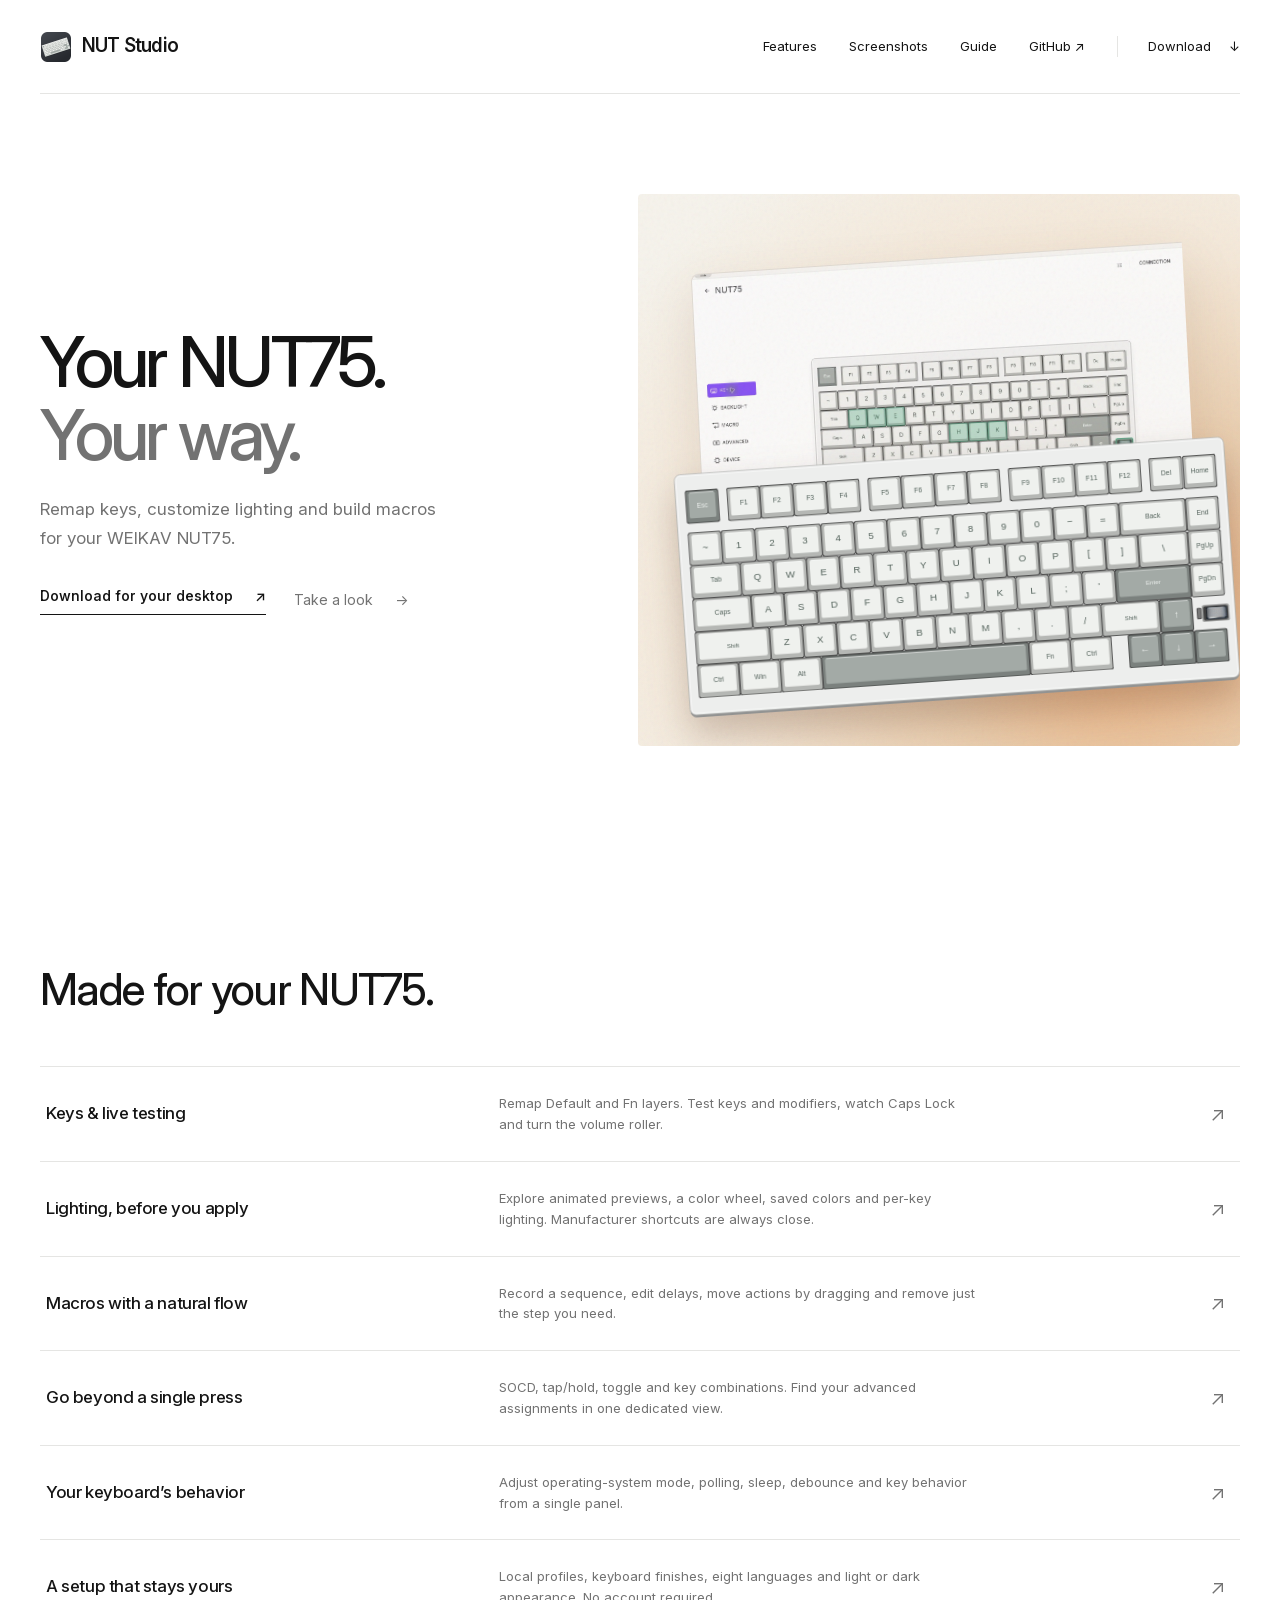
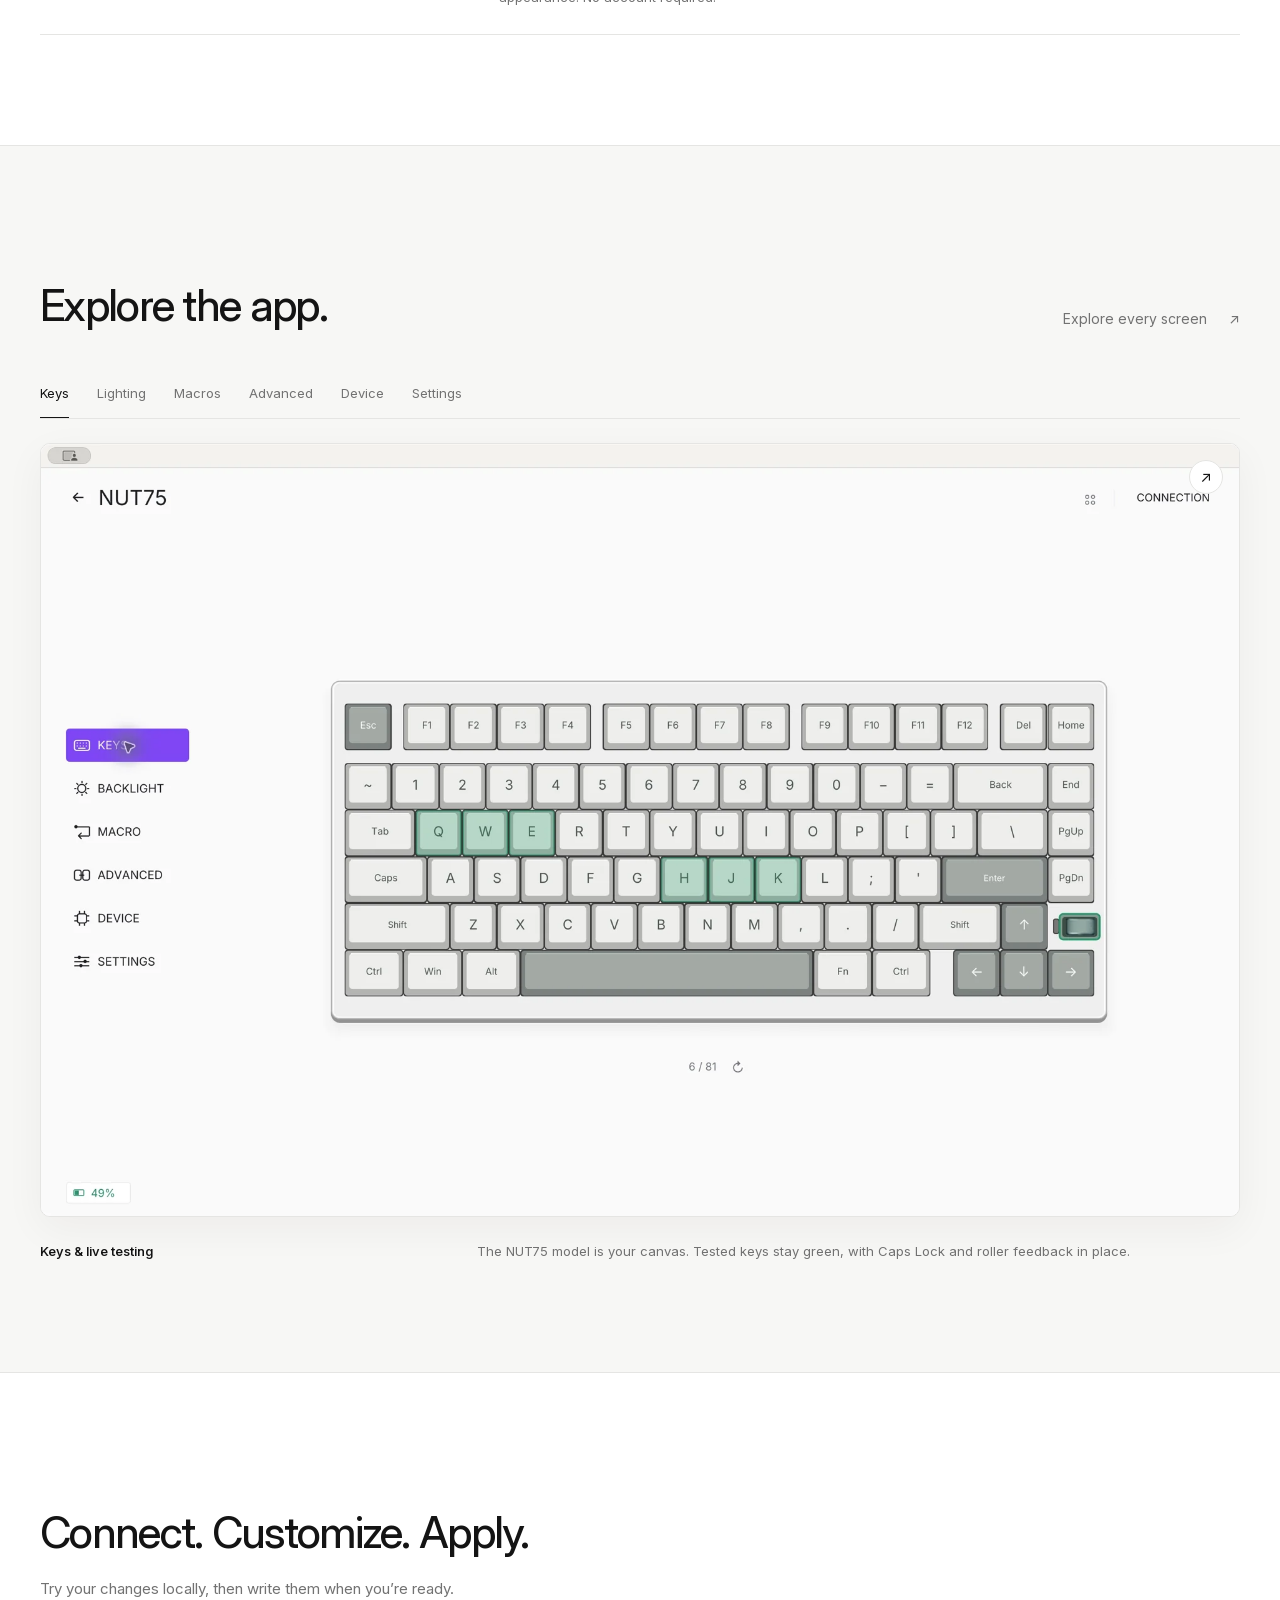
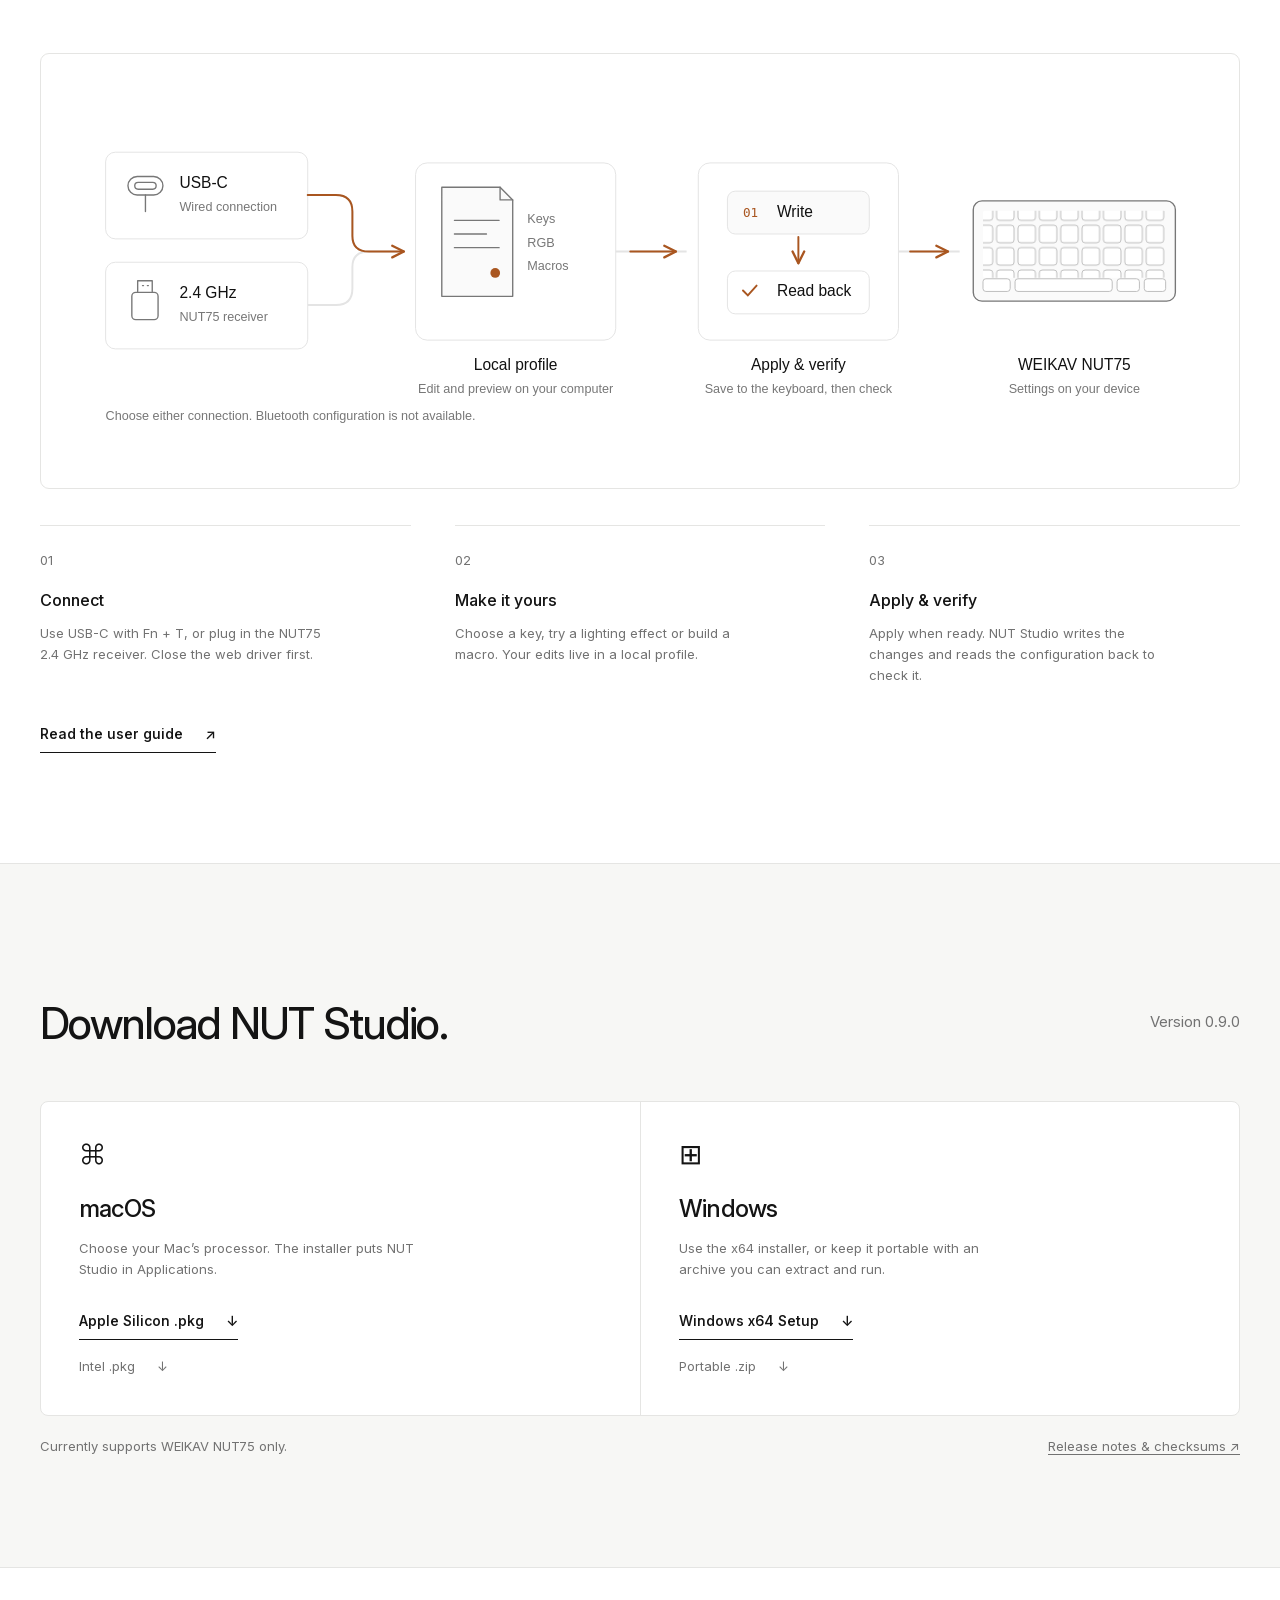
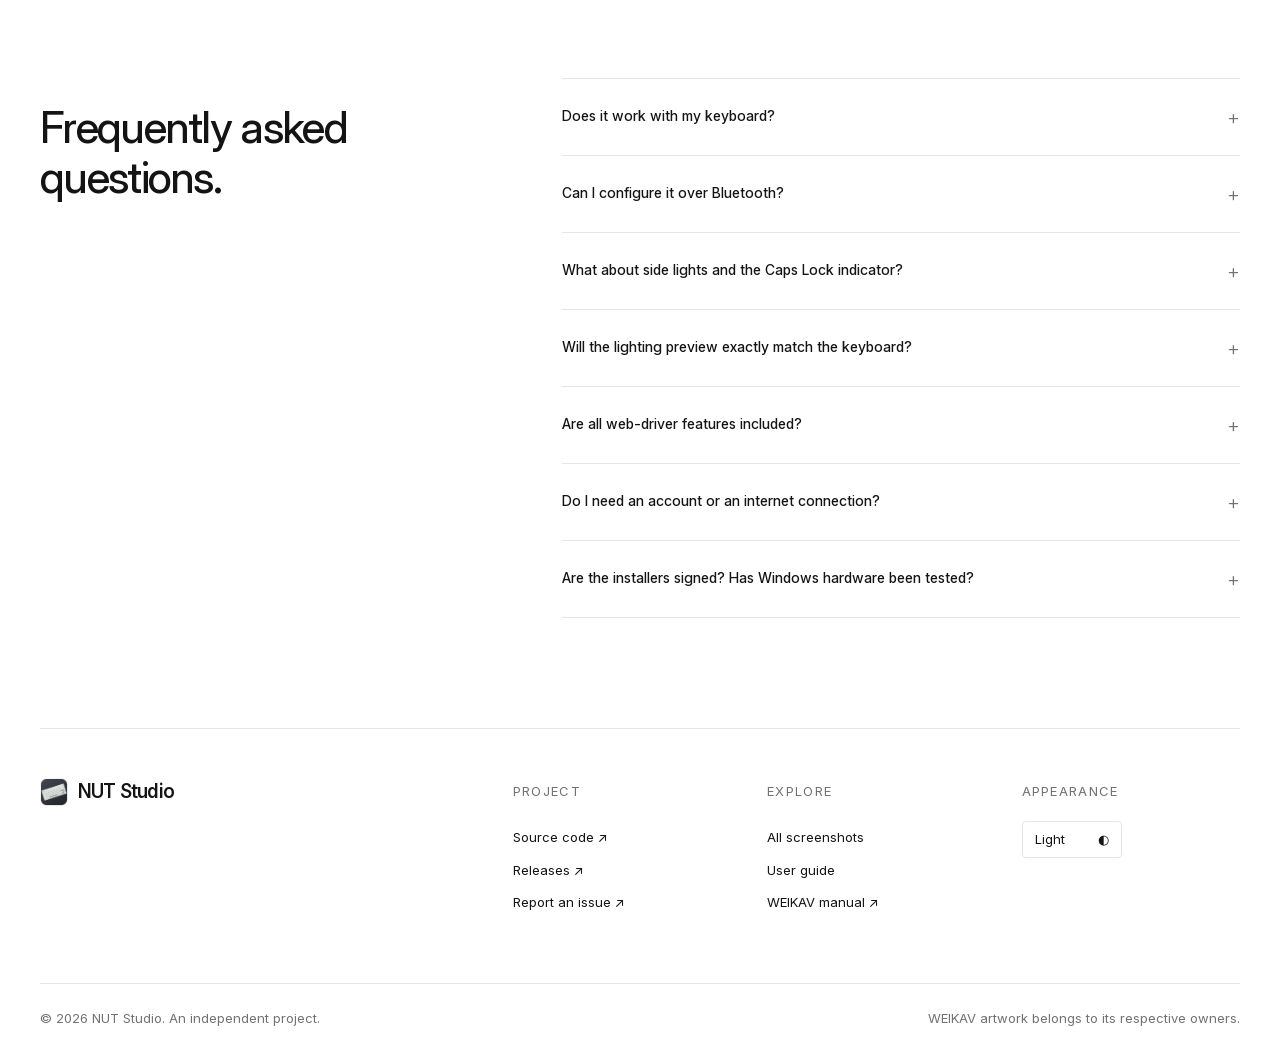
==== commit 27bb9fe1: "Trim repeated marketing copy and enlarge diagram labels" ====
--- a/website/index.html
+++ b/website/index.html
@@ -11,12 +11,12 @@
 <header class="nav wrap"><a class="brand" href="#"><img src="assets/app-icon.png" alt="" width="32" height="32">NUT Studio</a><button class="menu-toggle" aria-label="Toggle navigation" aria-expanded="false">Menu <span>+</span></button><nav aria-label="Main navigation"><a href="#features">Features</a><a href="#screenshots">Screenshots</a><a href="#guide">Guide</a><a href="https://github.com/luongwnv/Weikav-Keyboard-Application" target="_blank" rel="noopener">GitHub ↗</a><a class="nav-download" href="#download">Download <span>↓</span></a></nav></header>
 <main id="main">
 <section class="hero wrap">
- <div class="hero-copy"><h1>Your NUT75.<br><span>Your way.</span></h1><p>Make every key feel like yours. Remap, create macros and find your light, in a desktop app made for your keyboard.</p><div class="hero-actions"><a class="arrow-link" href="#download">Download for your desktop <span>↗</span></a><a class="quiet-link" href="#screenshots">Take a look <span>→</span></a></div></div>
+ <div class="hero-copy"><h1>Your NUT75.<br><span>Your way.</span></h1><p>Remap keys, customize lighting and build macros for your WEIKAV NUT75.</p><div class="hero-actions"><a class="arrow-link" href="#download">Download for your desktop <span>↗</span></a><a class="quiet-link" href="#screenshots">Take a look <span>→</span></a></div></div>
  <div class="hero-art"><div class="product-window"><img src="assets/screenshots/keys.webp" alt="The NUT Studio Keys screen with a WEIKAV NUT75 keyboard" fetchpriority="high" onerror="this.src='assets/nut75.png';this.classList.add('fallback')"></div><img class="hero-keyboard" src="assets/nut75-white.svg" alt="WEIKAV NUT75 White, with the same 81 keys and metal roller as the native app"></div>
 </section>
 
 <section id="features" class="section wrap">
- <div class="section-heading"><h2>A familiar workspace.<br>A lot more possibility.</h2></div>
+ <div class="section-heading"><h2>Made for your NUT75.</h2></div>
  <div class="feature-table">
   <a href="#screenshots" data-view="keys"><h3>Keys & live testing</h3><p>Remap Default and Fn layers. Test keys and modifiers, watch Caps Lock and turn the volume roller.</p><span class="feature-arrow">↗</span></a>
   <a href="#screenshots" data-view="lighting-effects"><h3>Lighting, before you apply</h3><p>Explore animated previews, a color wheel, saved colors and per-key lighting. Manufacturer shortcuts are always close.</p><span class="feature-arrow">↗</span></a>
@@ -27,13 +27,13 @@
  </div>
 </section>
 <section id="screenshots" class="section gallery-section">
- <div class="wrap"><div class="section-heading horizontal"><div><h2>See where it all happens.</h2></div><a class="quiet-link" href="screenshots.html">Explore every screen <span>↗</span></a></div>
+ <div class="wrap"><div class="section-heading horizontal"><div><h2>Explore the app.</h2></div><a class="quiet-link" href="screenshots.html">Explore every screen <span>↗</span></a></div>
  <div class="gallery-tabs" role="tablist" aria-label="App screens"><button role="tab" data-screen="keys" aria-selected="true">Keys</button><button role="tab" data-screen="lighting-effects" aria-selected="false">Lighting</button><button role="tab" data-screen="macros" aria-selected="false">Macros</button><button role="tab" data-screen="advanced-keys" aria-selected="false">Advanced</button><button role="tab" data-screen="device-settings" aria-selected="false">Device</button><button role="tab" data-screen="settings" aria-selected="false">Settings</button></div>
  <div class="gallery-frame"><button class="expand-shot" aria-label="Enlarge screenshot">↗</button><img id="main-shot" src="assets/screenshots/keys.webp" alt="Keys and live keyboard testing" loading="lazy"></div><div class="gallery-caption"><span id="shot-title">Keys & live testing</span><p id="shot-description">The NUT75 model is your canvas. Tested keys stay green, with Caps Lock and roller feedback in place.</p></div></div>
 </section>
 <section id="guide" class="section wrap"><div class="section-heading"><h2>Connect. Customize. Apply.</h2><p>Try your changes locally, then write them when you’re ready.</p></div><div class="flow-frame"><img src="assets/connection-flow.svg" alt="USB-C or 2.4 GHz connects to a local profile; Apply writes the configuration and reads it back to verify" loading="lazy"></div><div class="steps"><article><span>01</span><h3>Connect</h3><p>Use USB-C with Fn + T, or plug in the NUT75 2.4 GHz receiver. Close the web driver first.</p></article><article><span>02</span><h3>Make it yours</h3><p>Choose a key, try a lighting effect or build a macro. Your edits live in a local profile.</p></article><article><span>03</span><h3>Apply & verify</h3><p>Apply when ready. NUT Studio writes the changes and reads the configuration back to check it.</p></article></div><a class="arrow-link" href="https://github.com/luongwnv/Weikav-Keyboard-Application#readme">Read the user guide <span>↗</span></a></section>
-<section id="download" class="section download-section"><div class="wrap"><div class="section-heading horizontal"><div><h2>Ready when you are.</h2></div><p class="version-label">Version 0.9.0</p></div><div class="download-grid"><article><span class="platform-mark">⌘</span><h3>macOS</h3><p>Choose your Mac’s processor. The installer puts NUT Studio in Applications.</p><a class="arrow-link" data-download="mac-arm" href="https://github.com/luongwnv/Weikav-Keyboard-Application/releases/download/v0.9.0/NUT-Studio-0.9.0-macOS-AppleSilicon.pkg">Apple Silicon .pkg <span>↓</span></a><a class="quiet-link" data-download="mac-intel" href="https://github.com/luongwnv/Weikav-Keyboard-Application/releases/download/v0.9.0/NUT-Studio-0.9.0-macOS-Intel.pkg">Intel .pkg <span>↓</span></a></article><article><span class="platform-mark windows-mark">⊞</span><h3>Windows</h3><p>Use the x64 installer, or keep it portable with an archive you can extract and run.</p><a class="arrow-link" data-download="windows-setup" href="https://github.com/luongwnv/Weikav-Keyboard-Application/releases/download/v0.9.0/NUT-Studio-0.9.0-Windows-x64-Setup.exe">Windows x64 Setup <span>↓</span></a><a class="quiet-link" data-download="windows-zip" href="https://github.com/luongwnv/Weikav-Keyboard-Application/releases/download/v0.9.0/NUT-Studio-0.9.0-Windows-x64.zip">Portable .zip <span>↓</span></a></article></div><div class="download-foot"><span>Currently supports WEIKAV NUT75 only.</span><a href="https://github.com/luongwnv/Weikav-Keyboard-Application/releases/latest">Release notes & checksums ↗</a></div></div></section>
-<section id="faq" class="section wrap faq"><div class="section-heading"><h2>Before you plug in.</h2></div><div class="faq-list"><details><summary>Does it work with my keyboard?<span>+</span></summary><p>NUT Studio currently supports the WEIKAV NUT75 only, over USB-C or the NUT75 2.4 GHz receiver. Keyboard finish is selected in Settings. Other WEIKAV models are not supported.</p></details><details><summary>Can I configure it over Bluetooth?<span>+</span></summary><p>Bluetooth configuration is not supported. Use a USB-C data cable and select USB mode with Fn + T, or use the NUT75 receiver.</p></details><details><summary>What about side lights and the Caps Lock indicator?<span>+</span></summary><p>They are separate from normal key backlighting. App control depends on firmware, and is unavailable on the tested firmware 1.40. Each lighting tab shows the relevant shortcuts from the manufacturer’s manual.</p></details><details><summary>Will the lighting preview exactly match the keyboard?<span>+</span></summary><p>The preview illustrates the effect’s movement. Firmware can render it differently and some effects use automatic RGB colors. The app only enables controls supported by the selected mode.</p></details><details><summary>Are all web-driver features included?<span>+</span></summary><p>Keys, macros, advanced bindings, local profiles and core lighting/device settings are available. GIF/animation upload, audio/AI lighting, firmware updates and factory reset are not included.</p></details><details><summary>Do I need an account or an internet connection?<span>+</span></summary><p>No account is required. Configuration, profiles, fonts and all eight UI languages work locally. Internet is only needed to download the app or open external guides.</p></details><details><summary>Are the installers signed? Has Windows hardware been tested?<span>+</span></summary><p>Current installers are not signed with an Apple Developer ID or Windows publisher certificate. macOS and Windows packages are built on their respective systems. Physical keyboard checks have been performed on macOS; Windows hardware behavior is not yet verified.</p></details></div></section>
+<section id="download" class="section download-section"><div class="wrap"><div class="section-heading horizontal"><div><h2>Download NUT Studio.</h2></div><p class="version-label">Version 0.9.0</p></div><div class="download-grid"><article><span class="platform-mark">⌘</span><h3>macOS</h3><p>Choose your Mac’s processor. The installer puts NUT Studio in Applications.</p><a class="arrow-link" data-download="mac-arm" href="https://github.com/luongwnv/Weikav-Keyboard-Application/releases/download/v0.9.0/NUT-Studio-0.9.0-macOS-AppleSilicon.pkg">Apple Silicon .pkg <span>↓</span></a><a class="quiet-link" data-download="mac-intel" href="https://github.com/luongwnv/Weikav-Keyboard-Application/releases/download/v0.9.0/NUT-Studio-0.9.0-macOS-Intel.pkg">Intel .pkg <span>↓</span></a></article><article><span class="platform-mark windows-mark">⊞</span><h3>Windows</h3><p>Use the x64 installer, or keep it portable with an archive you can extract and run.</p><a class="arrow-link" data-download="windows-setup" href="https://github.com/luongwnv/Weikav-Keyboard-Application/releases/download/v0.9.0/NUT-Studio-0.9.0-Windows-x64-Setup.exe">Windows x64 Setup <span>↓</span></a><a class="quiet-link" data-download="windows-zip" href="https://github.com/luongwnv/Weikav-Keyboard-Application/releases/download/v0.9.0/NUT-Studio-0.9.0-Windows-x64.zip">Portable .zip <span>↓</span></a></article></div><div class="download-foot"><span>Currently supports WEIKAV NUT75 only.</span><a href="https://github.com/luongwnv/Weikav-Keyboard-Application/releases/latest">Release notes & checksums ↗</a></div></div></section>
+<section id="faq" class="section wrap faq"><div class="section-heading"><h2>Frequently asked questions.</h2></div><div class="faq-list"><details><summary>Does it work with my keyboard?<span>+</span></summary><p>NUT Studio currently supports the WEIKAV NUT75 only, over USB-C or the NUT75 2.4 GHz receiver. Keyboard finish is selected in Settings. Other WEIKAV models are not supported.</p></details><details><summary>Can I configure it over Bluetooth?<span>+</span></summary><p>Bluetooth configuration is not supported. Use a USB-C data cable and select USB mode with Fn + T, or use the NUT75 receiver.</p></details><details><summary>What about side lights and the Caps Lock indicator?<span>+</span></summary><p>They are separate from normal key backlighting. App control depends on firmware, and is unavailable on the tested firmware 1.40. Each lighting tab shows the relevant shortcuts from the manufacturer’s manual.</p></details><details><summary>Will the lighting preview exactly match the keyboard?<span>+</span></summary><p>The preview illustrates the effect’s movement. Firmware can render it differently and some effects use automatic RGB colors. The app only enables controls supported by the selected mode.</p></details><details><summary>Are all web-driver features included?<span>+</span></summary><p>Keys, macros, advanced bindings, local profiles and core lighting/device settings are available. GIF/animation upload, audio/AI lighting, firmware updates and factory reset are not included.</p></details><details><summary>Do I need an account or an internet connection?<span>+</span></summary><p>No account is required. Configuration, profiles, fonts and all eight UI languages work locally. Internet is only needed to download the app or open external guides.</p></details><details><summary>Are the installers signed? Has Windows hardware been tested?<span>+</span></summary><p>Current installers are not signed with an Apple Developer ID or Windows publisher certificate. macOS and Windows packages are built on their respective systems. Physical keyboard checks have been performed on macOS; Windows hardware behavior is not yet verified.</p></details></div></section>
 </main><footer class="footer wrap"><div><a class="brand" href="#"><img src="assets/app-icon.png" width="28" height="28" alt="">NUT Studio</a></div><div><span>PROJECT</span><a href="https://github.com/luongwnv/Weikav-Keyboard-Application">Source code ↗</a><a href="https://github.com/luongwnv/Weikav-Keyboard-Application/releases">Releases ↗</a><a href="https://github.com/luongwnv/Weikav-Keyboard-Application/issues">Report an issue ↗</a></div><div><span>EXPLORE</span><a href="screenshots.html">All screenshots</a><a href="#guide">User guide</a><a href="https://drive.google.com/file/d/12tl04Z6Ol5kfUWCdcbDVPiEMCkWKF_vb/view">WEIKAV manual ↗</a></div><div class="footer-theme"><span>APPEARANCE</span><button id="theme-toggle" aria-label="Switch to dark theme">Light <span>◐</span></button></div><div class="footer-bottom"><span>© 2026 NUT Studio. An independent project.</span><span>WEIKAV artwork belongs to its respective owners.</span></div></footer>
 <dialog id="shot-dialog" aria-label="Screenshot viewer"><button class="dialog-close" aria-label="Close screenshot">×</button><button class="dialog-prev" aria-label="Previous screenshot">←</button><img alt=""><button class="dialog-next" aria-label="Next screenshot">→</button><p></p></dialog>
 <script src="app.js" defer></script></body></html>
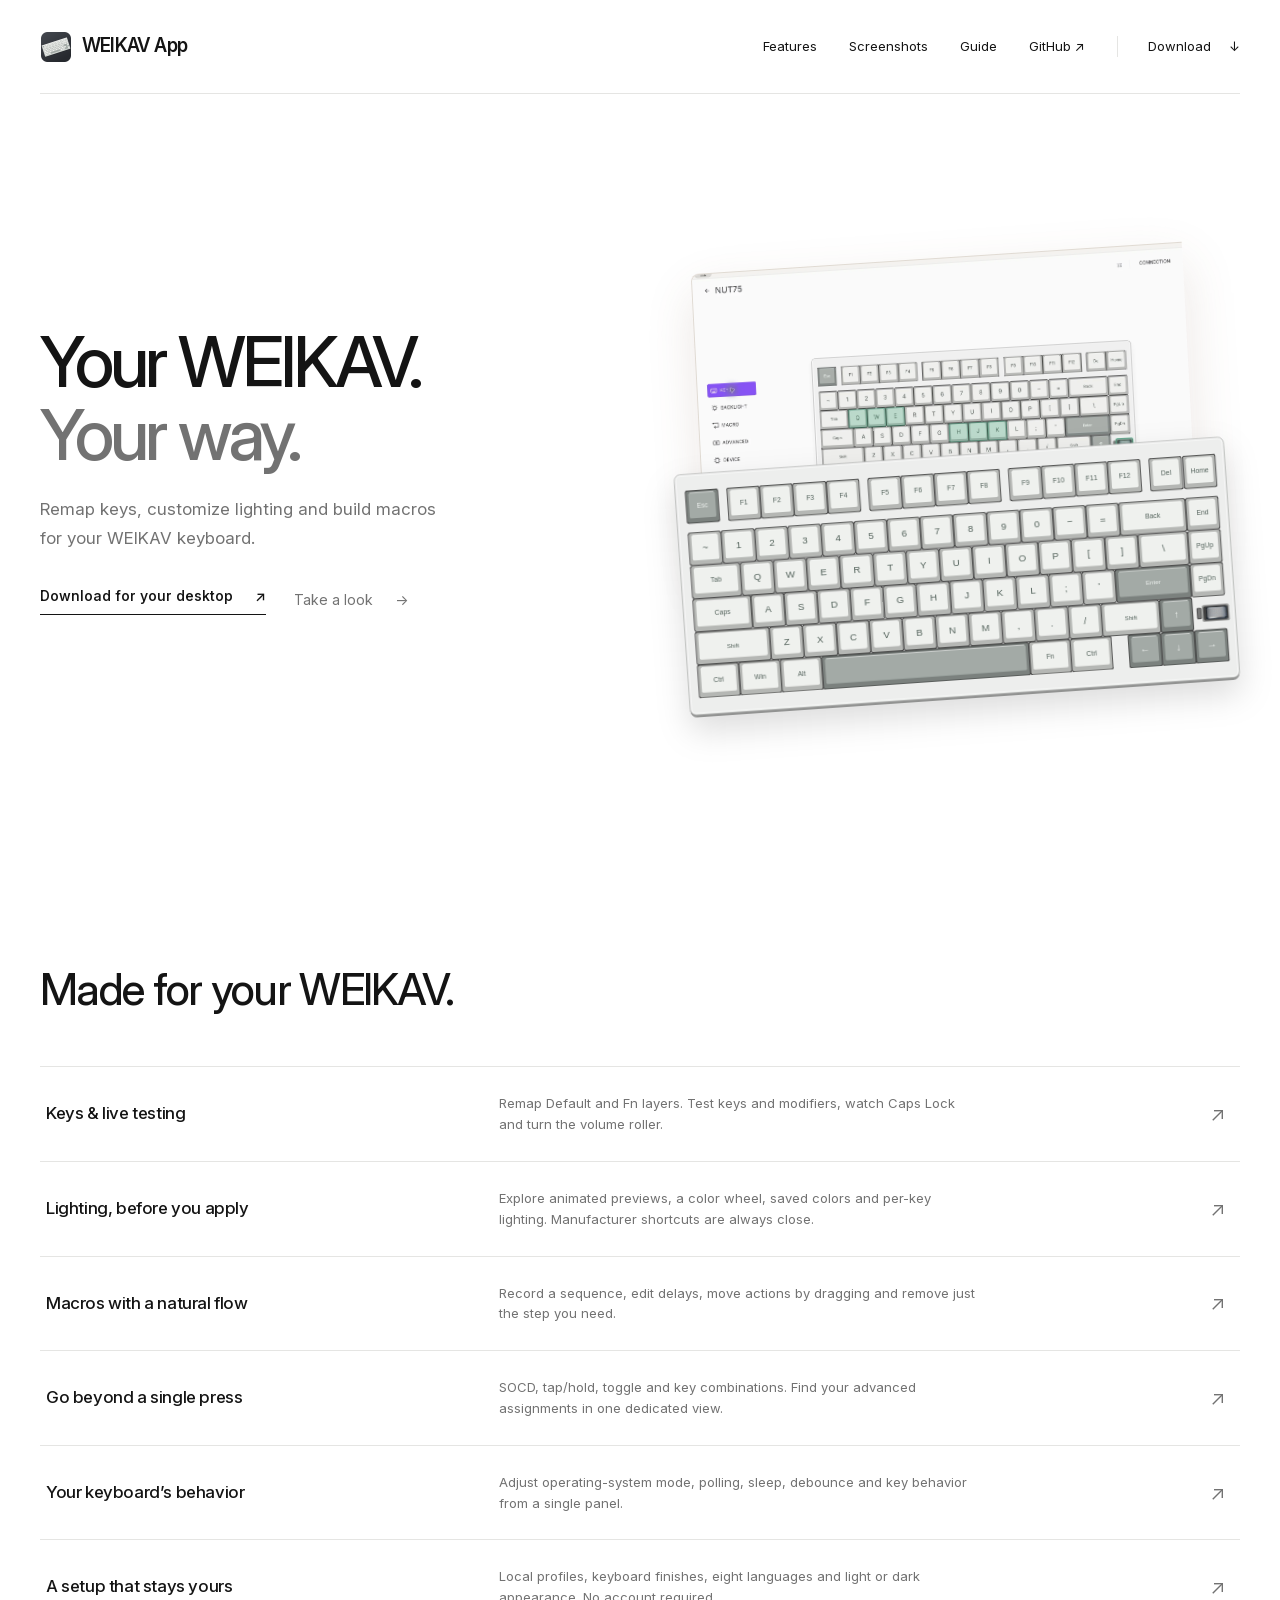
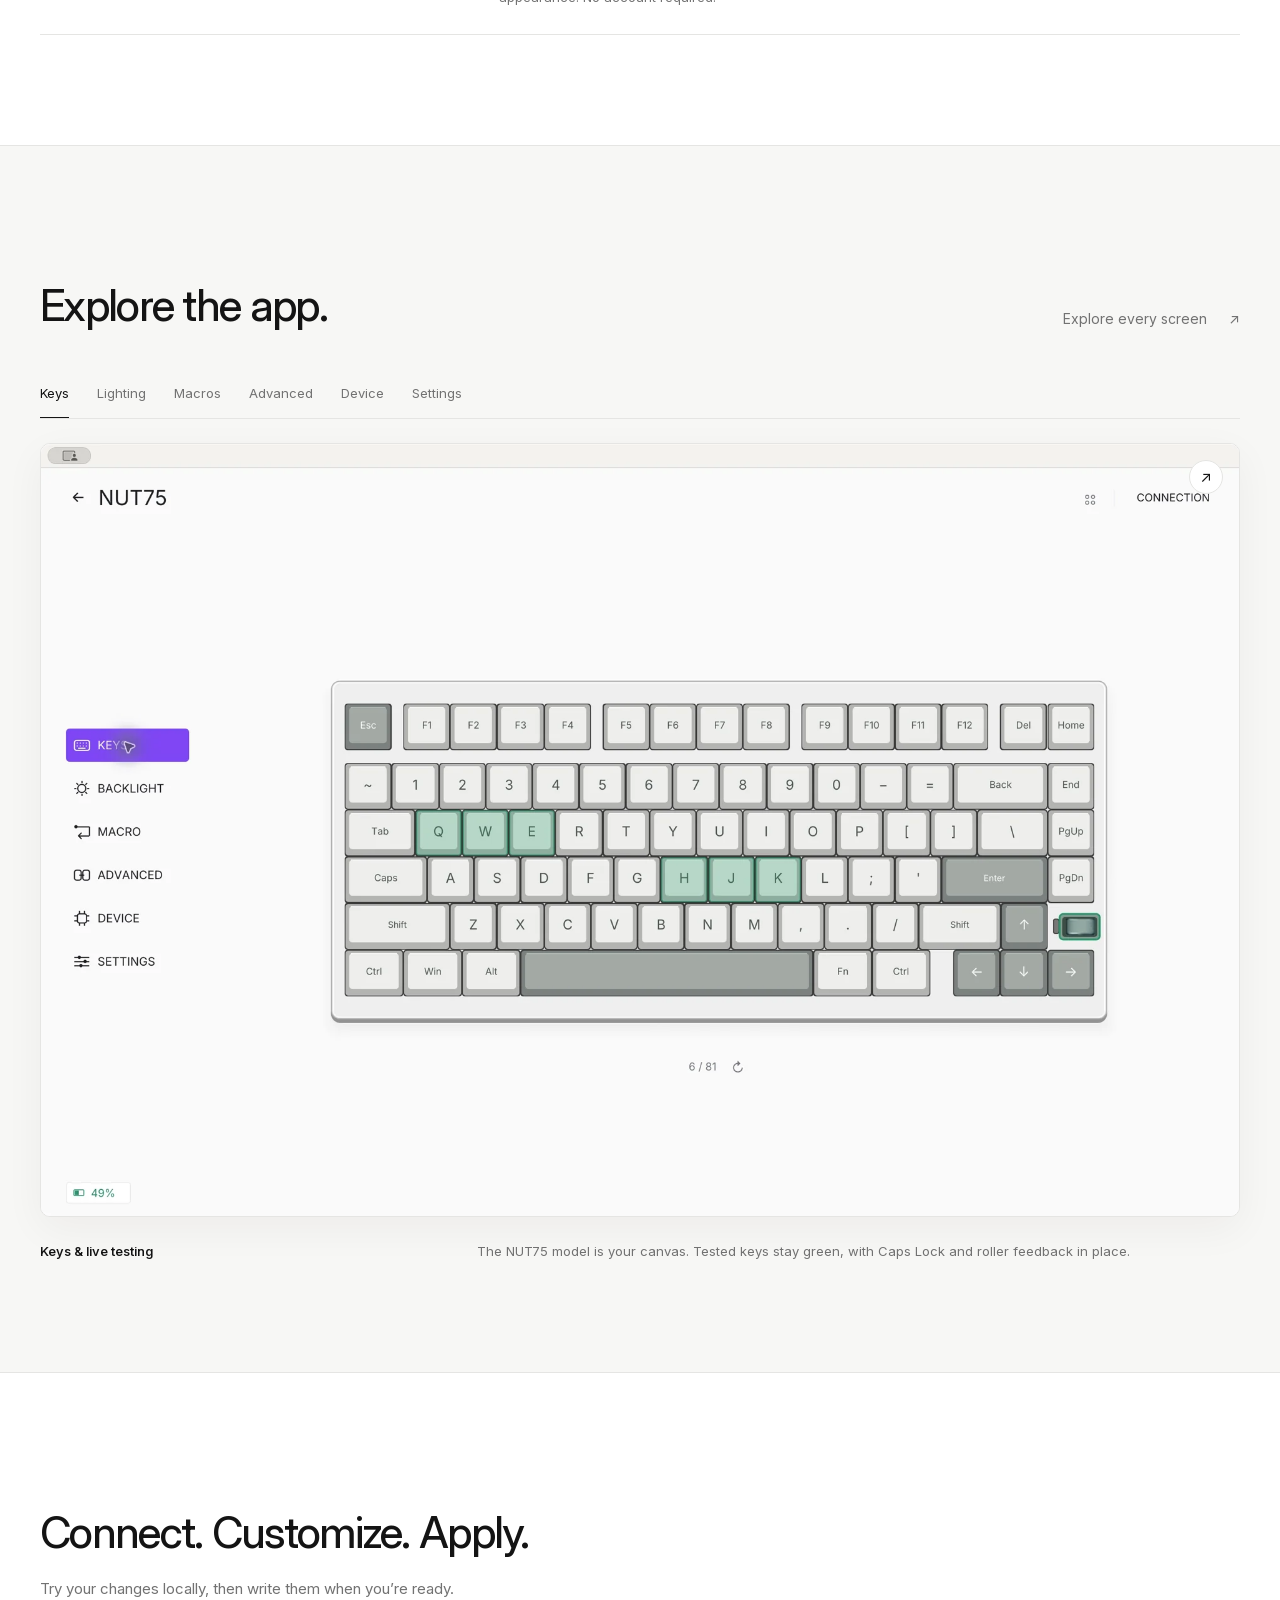
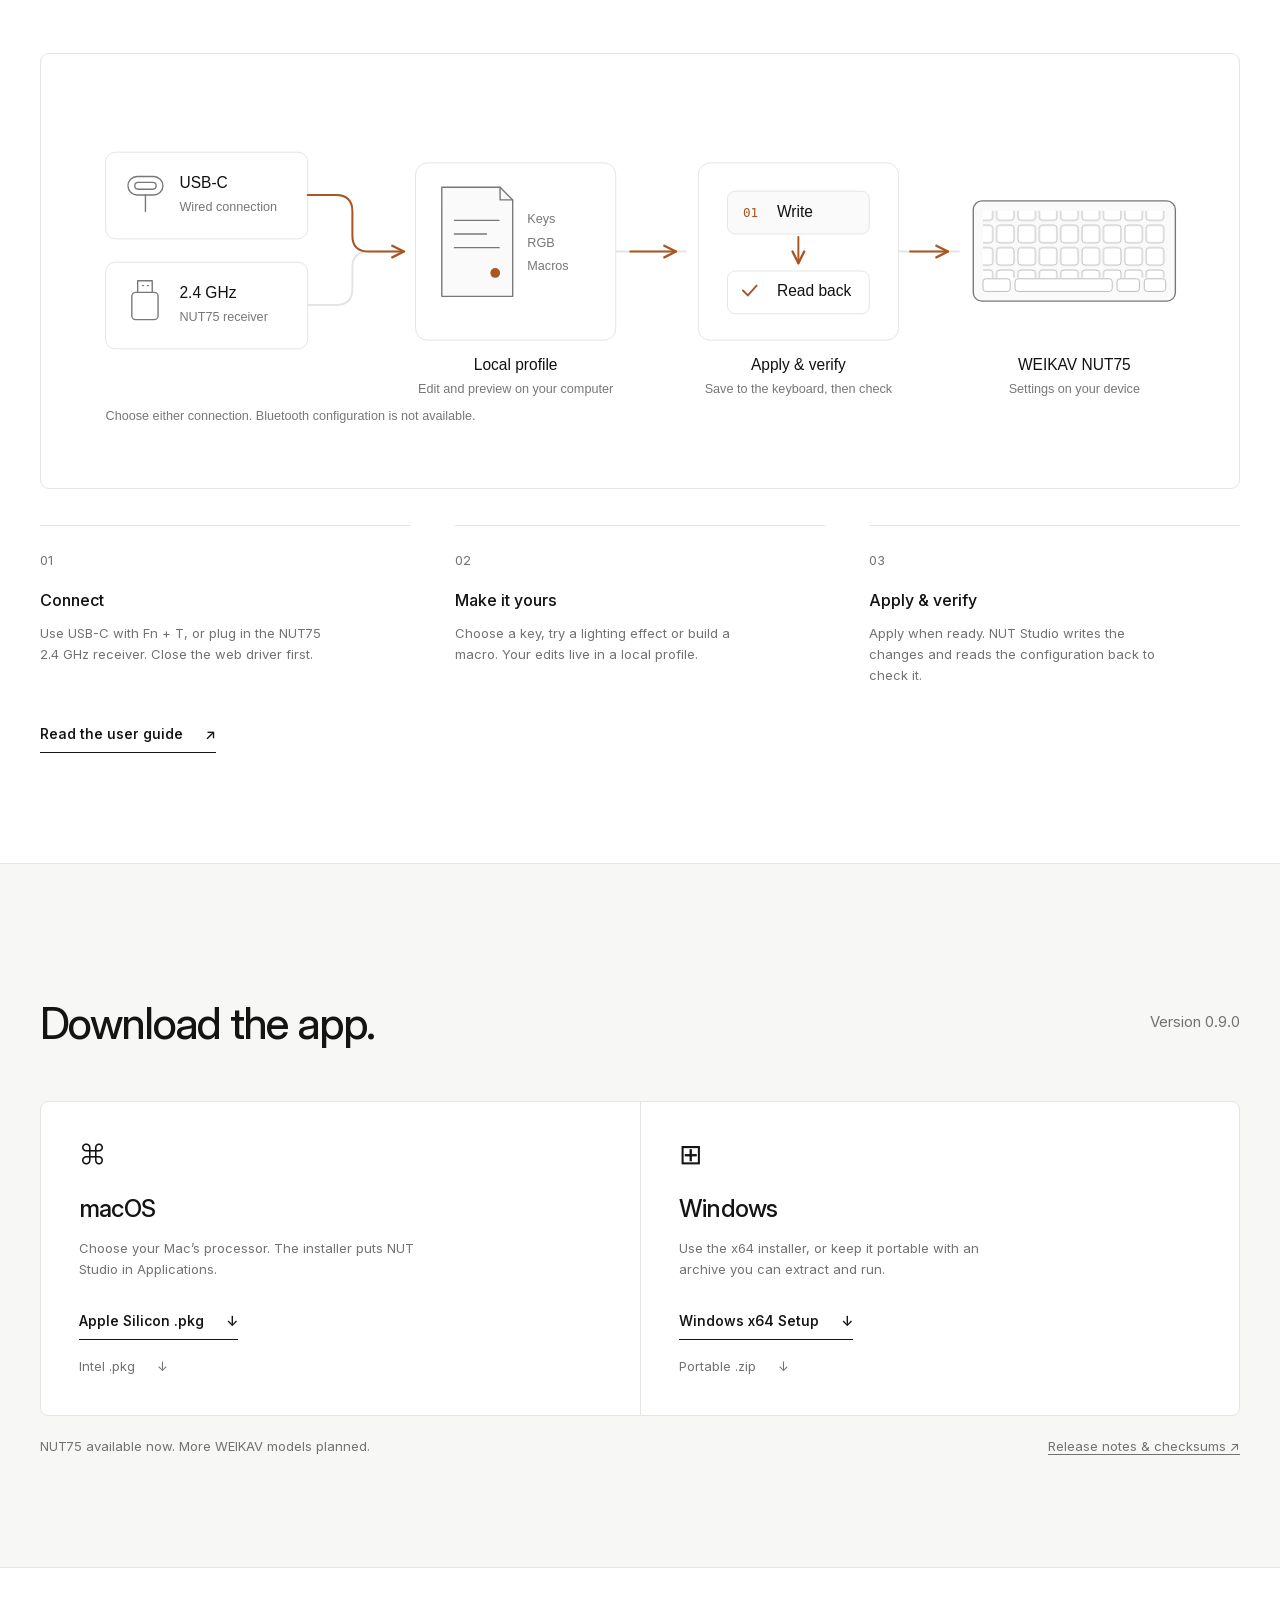
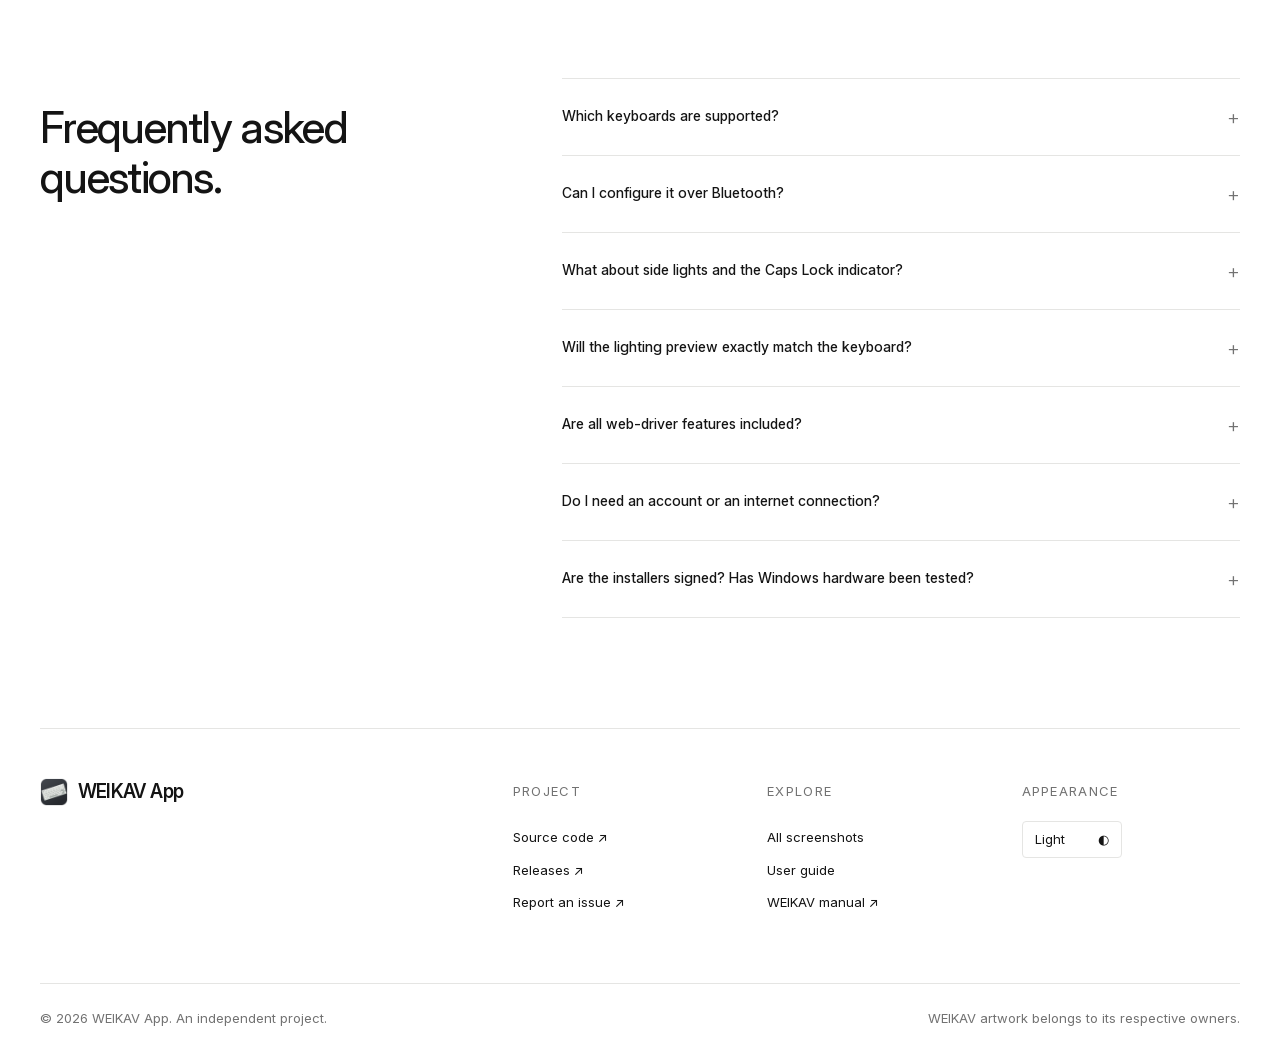
==== commit f45b76ba: "Present WEIKAV App as a growing multi-keyboard project" ====
--- a/website/index.html
+++ b/website/index.html
@@ -2,21 +2,21 @@
 <html lang="en">
 <head>
   <meta charset="utf-8"><meta name="viewport" content="width=device-width,initial-scale=1">
-  <meta name="theme-color" content="#ffffff"><meta name="description" content="A native macOS and Windows companion for your WEIKAV NUT75. Remap keys, preview lighting, create macros and make it yours.">
-  <meta property="og:title" content="NUT Studio — Your NUT75. Your way."><meta property="og:description" content="A native desktop companion for the WEIKAV NUT75. Available for macOS and Windows."><meta property="og:image" content="https://luongwnv.github.io/weikav-app/assets/screenshots/keys.webp">
-  <link rel="icon" href="assets/app-icon.png"><link rel="stylesheet" href="styles.css"><title>NUT Studio — Your NUT75. Your way.</title>
+  <meta name="theme-color" content="#ffffff"><meta name="description" content="A native desktop companion for WEIKAV keyboards. Customize keys, lighting and macros on macOS and Windows. Starting with NUT75.">
+  <meta property="og:title" content="WEIKAV App — Your keyboard. Your way."><meta property="og:description" content="A growing native companion for WEIKAV keyboards on macOS and Windows. NUT75 support is available now."><meta property="og:image" content="https://luongwnv.github.io/weikav-app/assets/screenshots/keys.webp">
+  <link rel="icon" href="assets/app-icon.png"><link rel="stylesheet" href="styles.css"><title>WEIKAV App — Your keyboard. Your way.</title>
 </head>
 <body>
 <a class="skip" href="#main">Skip to content</a>
-<header class="nav wrap"><a class="brand" href="#"><img src="assets/app-icon.png" alt="" width="32" height="32">NUT Studio</a><button class="menu-toggle" aria-label="Toggle navigation" aria-expanded="false">Menu <span>+</span></button><nav aria-label="Main navigation"><a href="#features">Features</a><a href="#screenshots">Screenshots</a><a href="#guide">Guide</a><a href="https://github.com/luongwnv/Weikav-Keyboard-Application" target="_blank" rel="noopener">GitHub ↗</a><a class="nav-download" href="#download">Download <span>↓</span></a></nav></header>
+<header class="nav wrap"><a class="brand" href="#"><img src="assets/app-icon.png" alt="" width="32" height="32">WEIKAV App</a><button class="menu-toggle" aria-label="Toggle navigation" aria-expanded="false">Menu <span>+</span></button><nav aria-label="Main navigation"><a href="#features">Features</a><a href="#screenshots">Screenshots</a><a href="#guide">Guide</a><a href="https://github.com/luongwnv/Weikav-Keyboard-Application" target="_blank" rel="noopener">GitHub ↗</a><a class="nav-download" href="#download">Download <span>↓</span></a></nav></header>
 <main id="main">
 <section class="hero wrap">
- <div class="hero-copy"><h1>Your NUT75.<br><span>Your way.</span></h1><p>Remap keys, customize lighting and build macros for your WEIKAV NUT75.</p><div class="hero-actions"><a class="arrow-link" href="#download">Download for your desktop <span>↗</span></a><a class="quiet-link" href="#screenshots">Take a look <span>→</span></a></div></div>
+ <div class="hero-copy"><h1>Your WEIKAV.<br><span>Your way.</span></h1><p>Remap keys, customize lighting and build macros for your WEIKAV keyboard.</p><div class="hero-actions"><a class="arrow-link" href="#download">Download for your desktop <span>↗</span></a><a class="quiet-link" href="#screenshots">Take a look <span>→</span></a></div></div>
  <div class="hero-art"><div class="product-window"><img src="assets/screenshots/keys.webp" alt="The NUT Studio Keys screen with a WEIKAV NUT75 keyboard" fetchpriority="high" onerror="this.src='assets/nut75.png';this.classList.add('fallback')"></div><img class="hero-keyboard" src="assets/nut75-white.svg" alt="WEIKAV NUT75 White, with the same 81 keys and metal roller as the native app"></div>
 </section>
 
 <section id="features" class="section wrap">
- <div class="section-heading"><h2>Made for your NUT75.</h2></div>
+ <div class="section-heading"><h2>Made for your WEIKAV.</h2></div>
  <div class="feature-table">
   <a href="#screenshots" data-view="keys"><h3>Keys & live testing</h3><p>Remap Default and Fn layers. Test keys and modifiers, watch Caps Lock and turn the volume roller.</p><span class="feature-arrow">↗</span></a>
   <a href="#screenshots" data-view="lighting-effects"><h3>Lighting, before you apply</h3><p>Explore animated previews, a color wheel, saved colors and per-key lighting. Manufacturer shortcuts are always close.</p><span class="feature-arrow">↗</span></a>
@@ -32,8 +32,8 @@
  <div class="gallery-frame"><button class="expand-shot" aria-label="Enlarge screenshot">↗</button><img id="main-shot" src="assets/screenshots/keys.webp" alt="Keys and live keyboard testing" loading="lazy"></div><div class="gallery-caption"><span id="shot-title">Keys & live testing</span><p id="shot-description">The NUT75 model is your canvas. Tested keys stay green, with Caps Lock and roller feedback in place.</p></div></div>
 </section>
 <section id="guide" class="section wrap"><div class="section-heading"><h2>Connect. Customize. Apply.</h2><p>Try your changes locally, then write them when you’re ready.</p></div><div class="flow-frame"><img src="assets/connection-flow.svg" alt="USB-C or 2.4 GHz connects to a local profile; Apply writes the configuration and reads it back to verify" loading="lazy"></div><div class="steps"><article><span>01</span><h3>Connect</h3><p>Use USB-C with Fn + T, or plug in the NUT75 2.4 GHz receiver. Close the web driver first.</p></article><article><span>02</span><h3>Make it yours</h3><p>Choose a key, try a lighting effect or build a macro. Your edits live in a local profile.</p></article><article><span>03</span><h3>Apply & verify</h3><p>Apply when ready. NUT Studio writes the changes and reads the configuration back to check it.</p></article></div><a class="arrow-link" href="https://github.com/luongwnv/Weikav-Keyboard-Application#readme">Read the user guide <span>↗</span></a></section>
-<section id="download" class="section download-section"><div class="wrap"><div class="section-heading horizontal"><div><h2>Download NUT Studio.</h2></div><p class="version-label">Version 0.9.0</p></div><div class="download-grid"><article><span class="platform-mark">⌘</span><h3>macOS</h3><p>Choose your Mac’s processor. The installer puts NUT Studio in Applications.</p><a class="arrow-link" data-download="mac-arm" href="https://github.com/luongwnv/Weikav-Keyboard-Application/releases/download/v0.9.0/NUT-Studio-0.9.0-macOS-AppleSilicon.pkg">Apple Silicon .pkg <span>↓</span></a><a class="quiet-link" data-download="mac-intel" href="https://github.com/luongwnv/Weikav-Keyboard-Application/releases/download/v0.9.0/NUT-Studio-0.9.0-macOS-Intel.pkg">Intel .pkg <span>↓</span></a></article><article><span class="platform-mark windows-mark">⊞</span><h3>Windows</h3><p>Use the x64 installer, or keep it portable with an archive you can extract and run.</p><a class="arrow-link" data-download="windows-setup" href="https://github.com/luongwnv/Weikav-Keyboard-Application/releases/download/v0.9.0/NUT-Studio-0.9.0-Windows-x64-Setup.exe">Windows x64 Setup <span>↓</span></a><a class="quiet-link" data-download="windows-zip" href="https://github.com/luongwnv/Weikav-Keyboard-Application/releases/download/v0.9.0/NUT-Studio-0.9.0-Windows-x64.zip">Portable .zip <span>↓</span></a></article></div><div class="download-foot"><span>Currently supports WEIKAV NUT75 only.</span><a href="https://github.com/luongwnv/Weikav-Keyboard-Application/releases/latest">Release notes & checksums ↗</a></div></div></section>
-<section id="faq" class="section wrap faq"><div class="section-heading"><h2>Frequently asked questions.</h2></div><div class="faq-list"><details><summary>Does it work with my keyboard?<span>+</span></summary><p>NUT Studio currently supports the WEIKAV NUT75 only, over USB-C or the NUT75 2.4 GHz receiver. Keyboard finish is selected in Settings. Other WEIKAV models are not supported.</p></details><details><summary>Can I configure it over Bluetooth?<span>+</span></summary><p>Bluetooth configuration is not supported. Use a USB-C data cable and select USB mode with Fn + T, or use the NUT75 receiver.</p></details><details><summary>What about side lights and the Caps Lock indicator?<span>+</span></summary><p>They are separate from normal key backlighting. App control depends on firmware, and is unavailable on the tested firmware 1.40. Each lighting tab shows the relevant shortcuts from the manufacturer’s manual.</p></details><details><summary>Will the lighting preview exactly match the keyboard?<span>+</span></summary><p>The preview illustrates the effect’s movement. Firmware can render it differently and some effects use automatic RGB colors. The app only enables controls supported by the selected mode.</p></details><details><summary>Are all web-driver features included?<span>+</span></summary><p>Keys, macros, advanced bindings, local profiles and core lighting/device settings are available. GIF/animation upload, audio/AI lighting, firmware updates and factory reset are not included.</p></details><details><summary>Do I need an account or an internet connection?<span>+</span></summary><p>No account is required. Configuration, profiles, fonts and all eight UI languages work locally. Internet is only needed to download the app or open external guides.</p></details><details><summary>Are the installers signed? Has Windows hardware been tested?<span>+</span></summary><p>Current installers are not signed with an Apple Developer ID or Windows publisher certificate. macOS and Windows packages are built on their respective systems. Physical keyboard checks have been performed on macOS; Windows hardware behavior is not yet verified.</p></details></div></section>
-</main><footer class="footer wrap"><div><a class="brand" href="#"><img src="assets/app-icon.png" width="28" height="28" alt="">NUT Studio</a></div><div><span>PROJECT</span><a href="https://github.com/luongwnv/Weikav-Keyboard-Application">Source code ↗</a><a href="https://github.com/luongwnv/Weikav-Keyboard-Application/releases">Releases ↗</a><a href="https://github.com/luongwnv/Weikav-Keyboard-Application/issues">Report an issue ↗</a></div><div><span>EXPLORE</span><a href="screenshots.html">All screenshots</a><a href="#guide">User guide</a><a href="https://drive.google.com/file/d/12tl04Z6Ol5kfUWCdcbDVPiEMCkWKF_vb/view">WEIKAV manual ↗</a></div><div class="footer-theme"><span>APPEARANCE</span><button id="theme-toggle" aria-label="Switch to dark theme">Light <span>◐</span></button></div><div class="footer-bottom"><span>© 2026 NUT Studio. An independent project.</span><span>WEIKAV artwork belongs to its respective owners.</span></div></footer>
+<section id="download" class="section download-section"><div class="wrap"><div class="section-heading horizontal"><div><h2>Download the app.</h2></div><p class="version-label">Version 0.9.0</p></div><div class="download-grid"><article><span class="platform-mark">⌘</span><h3>macOS</h3><p>Choose your Mac’s processor. The installer puts NUT Studio in Applications.</p><a class="arrow-link" data-download="mac-arm" href="https://github.com/luongwnv/Weikav-Keyboard-Application/releases/download/v0.9.0/NUT-Studio-0.9.0-macOS-AppleSilicon.pkg">Apple Silicon .pkg <span>↓</span></a><a class="quiet-link" data-download="mac-intel" href="https://github.com/luongwnv/Weikav-Keyboard-Application/releases/download/v0.9.0/NUT-Studio-0.9.0-macOS-Intel.pkg">Intel .pkg <span>↓</span></a></article><article><span class="platform-mark windows-mark">⊞</span><h3>Windows</h3><p>Use the x64 installer, or keep it portable with an archive you can extract and run.</p><a class="arrow-link" data-download="windows-setup" href="https://github.com/luongwnv/Weikav-Keyboard-Application/releases/download/v0.9.0/NUT-Studio-0.9.0-Windows-x64-Setup.exe">Windows x64 Setup <span>↓</span></a><a class="quiet-link" data-download="windows-zip" href="https://github.com/luongwnv/Weikav-Keyboard-Application/releases/download/v0.9.0/NUT-Studio-0.9.0-Windows-x64.zip">Portable .zip <span>↓</span></a></article></div><div class="download-foot"><span>NUT75 available now. More WEIKAV models planned.</span><a href="https://github.com/luongwnv/Weikav-Keyboard-Application/releases/latest">Release notes & checksums ↗</a></div></div></section>
+<section id="faq" class="section wrap faq"><div class="section-heading"><h2>Frequently asked questions.</h2></div><div class="faq-list"><details><summary>Which keyboards are supported?<span>+</span></summary><p>WEIKAV App is being developed for the WEIKAV keyboard range. NUT75 is the first supported model in the current release, using USB-C or its 2.4 GHz receiver. More models will be added over time.</p></details><details><summary>Can I configure it over Bluetooth?<span>+</span></summary><p>Bluetooth configuration is not supported. Use a USB-C data cable and select USB mode with Fn + T, or use the NUT75 receiver.</p></details><details><summary>What about side lights and the Caps Lock indicator?<span>+</span></summary><p>They are separate from normal key backlighting. App control depends on firmware, and is unavailable on the tested firmware 1.40. Each lighting tab shows the relevant shortcuts from the manufacturer’s manual.</p></details><details><summary>Will the lighting preview exactly match the keyboard?<span>+</span></summary><p>The preview illustrates the effect’s movement. Firmware can render it differently and some effects use automatic RGB colors. The app only enables controls supported by the selected mode.</p></details><details><summary>Are all web-driver features included?<span>+</span></summary><p>Keys, macros, advanced bindings, local profiles and core lighting/device settings are available. GIF/animation upload, audio/AI lighting, firmware updates and factory reset are not included.</p></details><details><summary>Do I need an account or an internet connection?<span>+</span></summary><p>No account is required. Configuration, profiles, fonts and all eight UI languages work locally. Internet is only needed to download the app or open external guides.</p></details><details><summary>Are the installers signed? Has Windows hardware been tested?<span>+</span></summary><p>Current installers are not signed with an Apple Developer ID or Windows publisher certificate. macOS and Windows packages are built on their respective systems. Physical keyboard checks have been performed on macOS; Windows hardware behavior is not yet verified.</p></details></div></section>
+</main><footer class="footer wrap"><div><a class="brand" href="#"><img src="assets/app-icon.png" width="28" height="28" alt="">WEIKAV App</a></div><div><span>PROJECT</span><a href="https://github.com/luongwnv/Weikav-Keyboard-Application">Source code ↗</a><a href="https://github.com/luongwnv/Weikav-Keyboard-Application/releases">Releases ↗</a><a href="https://github.com/luongwnv/Weikav-Keyboard-Application/issues">Report an issue ↗</a></div><div><span>EXPLORE</span><a href="screenshots.html">All screenshots</a><a href="#guide">User guide</a><a href="https://drive.google.com/file/d/12tl04Z6Ol5kfUWCdcbDVPiEMCkWKF_vb/view">WEIKAV manual ↗</a></div><div class="footer-theme"><span>APPEARANCE</span><button id="theme-toggle" aria-label="Switch to dark theme">Light <span>◐</span></button></div><div class="footer-bottom"><span>© 2026 WEIKAV App. An independent project.</span><span>WEIKAV artwork belongs to its respective owners.</span></div></footer>
 <dialog id="shot-dialog" aria-label="Screenshot viewer"><button class="dialog-close" aria-label="Close screenshot">×</button><button class="dialog-prev" aria-label="Previous screenshot">←</button><img alt=""><button class="dialog-next" aria-label="Next screenshot">→</button><p></p></dialog>
 <script src="app.js" defer></script></body></html>
--- a/website/styles.css
+++ b/website/styles.css
@@ -8,3 +8,5 @@
 
 /* Keep navigation and explanatory text readable; omit decorative labels. */
 .hero-copy h1{margin-top:0}.hero-art{padding-top:26px;padding-bottom:48px}.hero-art .product-window{margin-top:38px;margin-bottom:130px}.feature-table>a{grid-template-columns:1fr 1.6fr 24px}.gallery-caption{grid-template-columns:1fr 1.9fr}.hero-keyboard{bottom:38px}@media(max-width:700px){.feature-table>a{grid-template-columns:1fr 20px}.feature-table p{grid-column:1;grid-row:2}.feature-arrow{grid-column:2;grid-row:1/3}.gallery-caption{grid-template-columns:1fr}.gallery-caption p{grid-column:1;grid-row:2}.hero-keyboard{bottom:32px}.hero-art .product-window{margin-top:25px;margin-bottom:105px}}
+/* Let the product composition sit directly on the page. */
+.hero-art{background:transparent;border-radius:0;overflow:visible}.hero-art:after{display:none}.hero-keyboard{filter:drop-shadow(0 14px 16px #0002)}
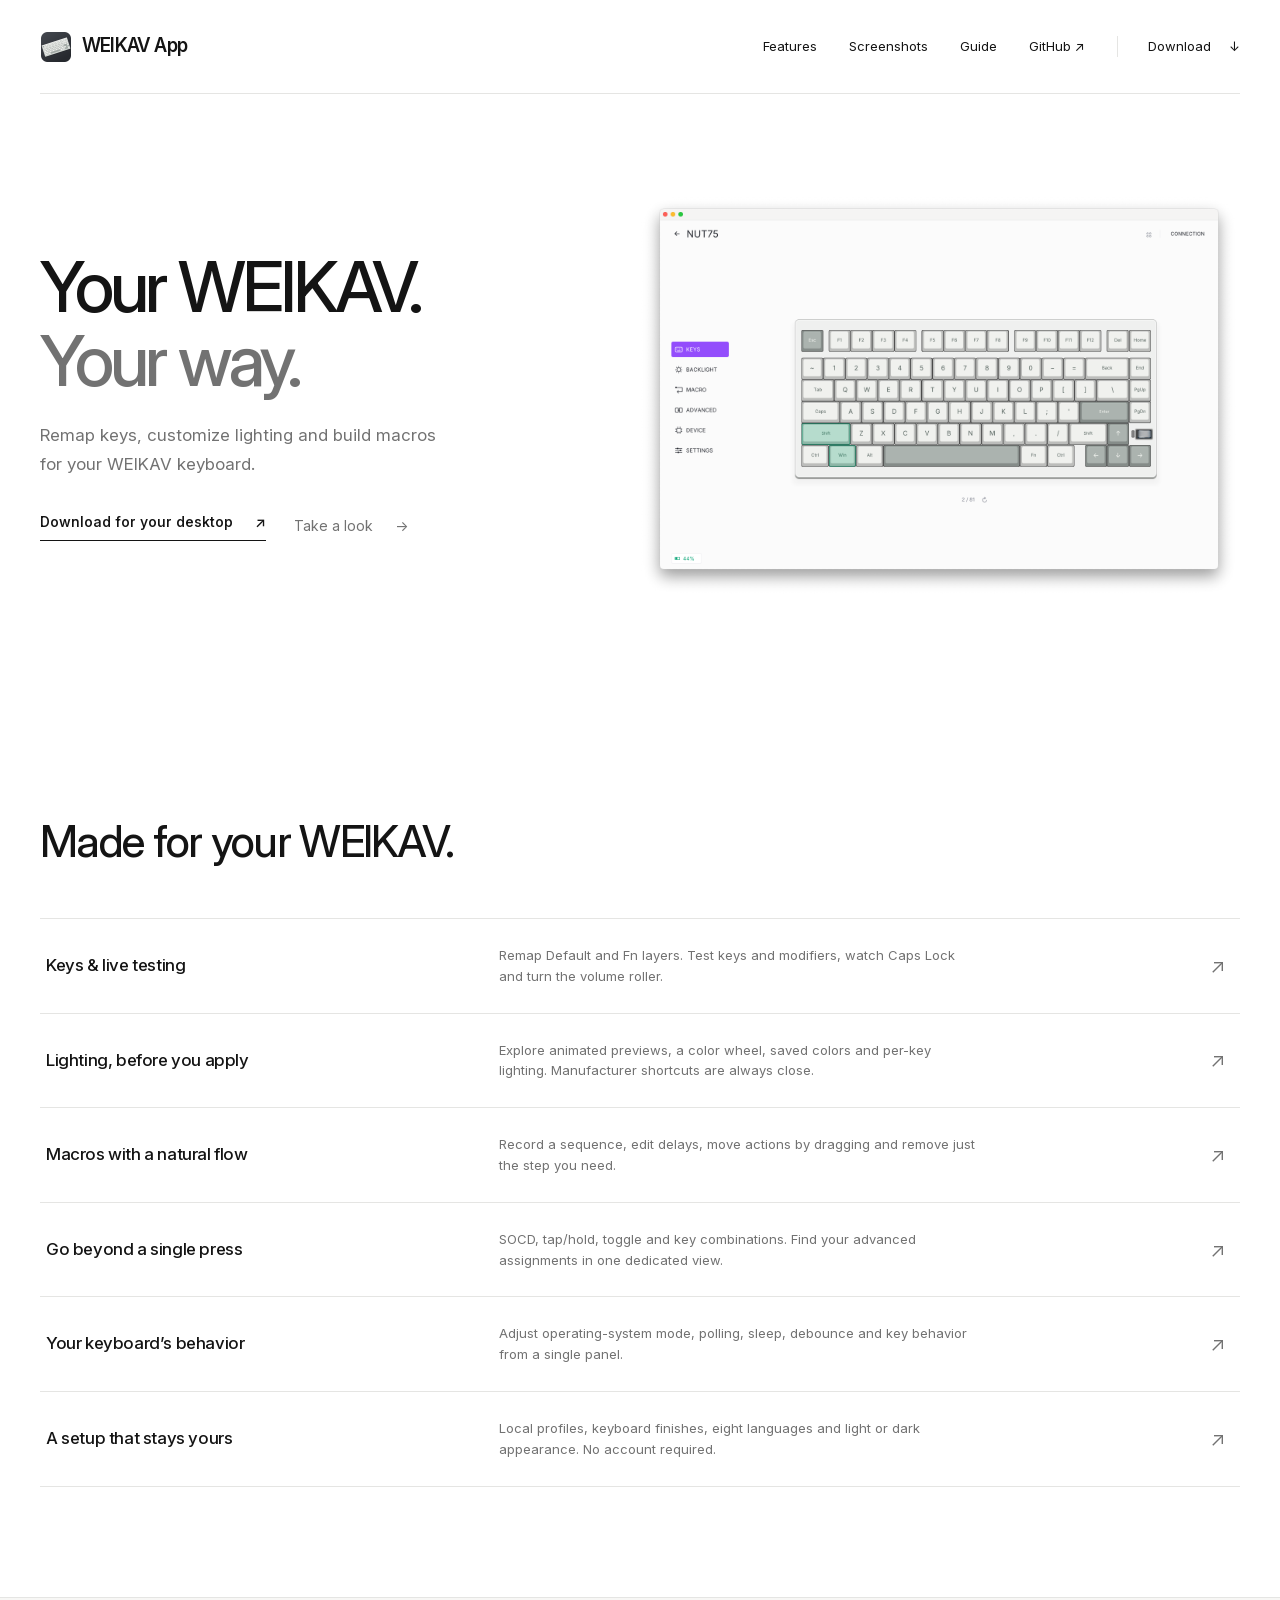
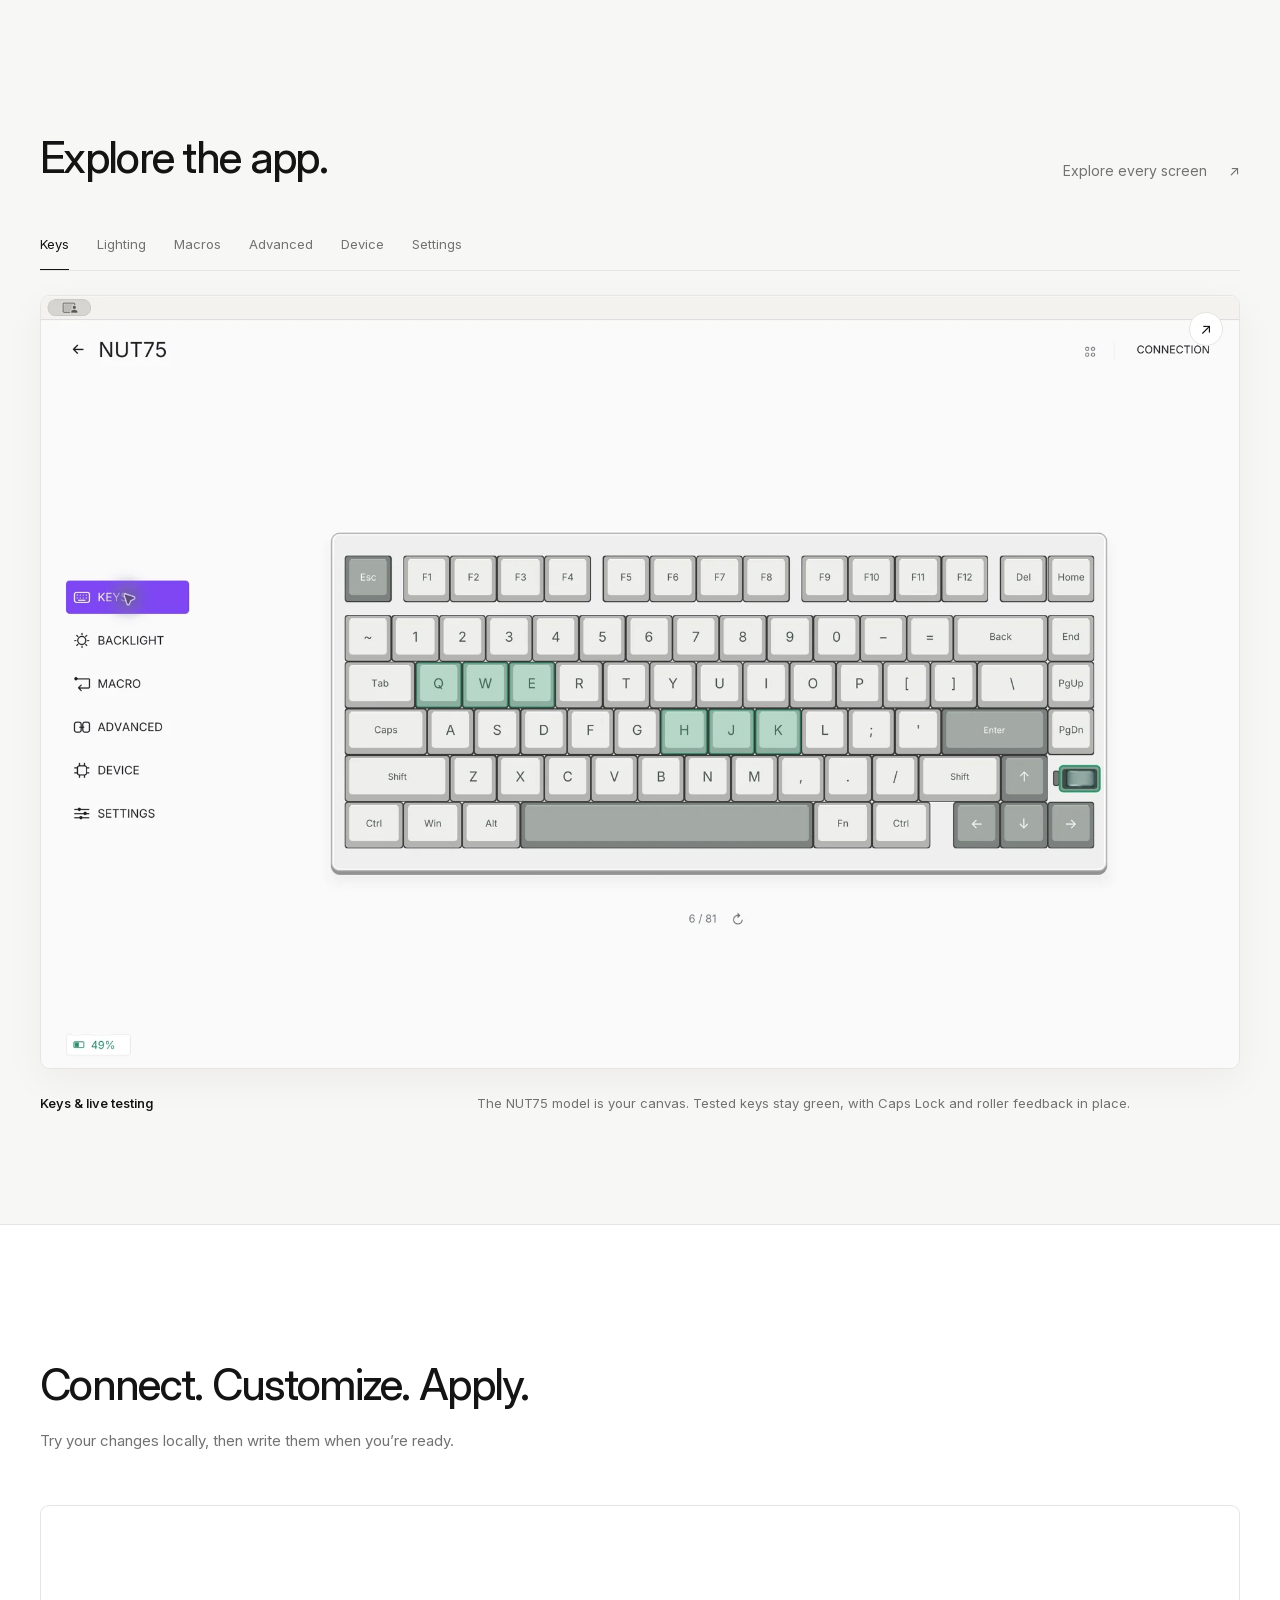
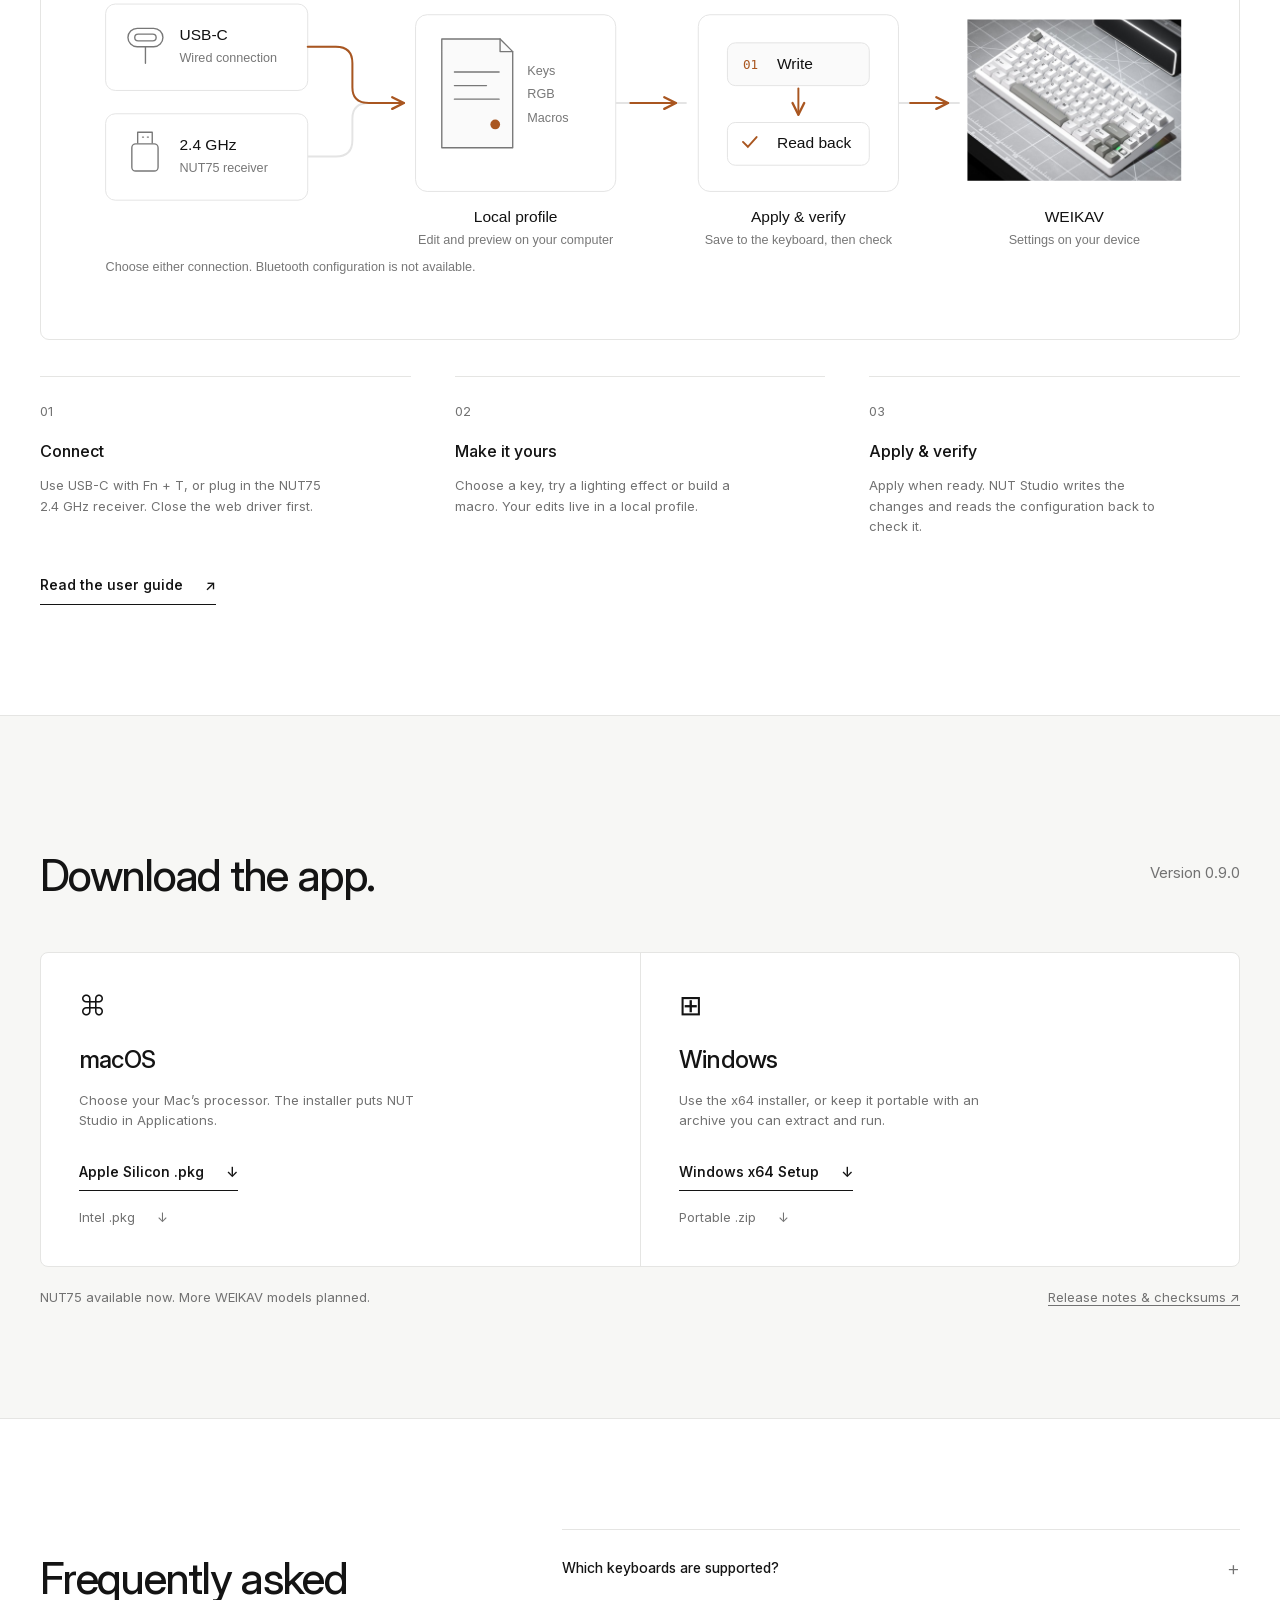
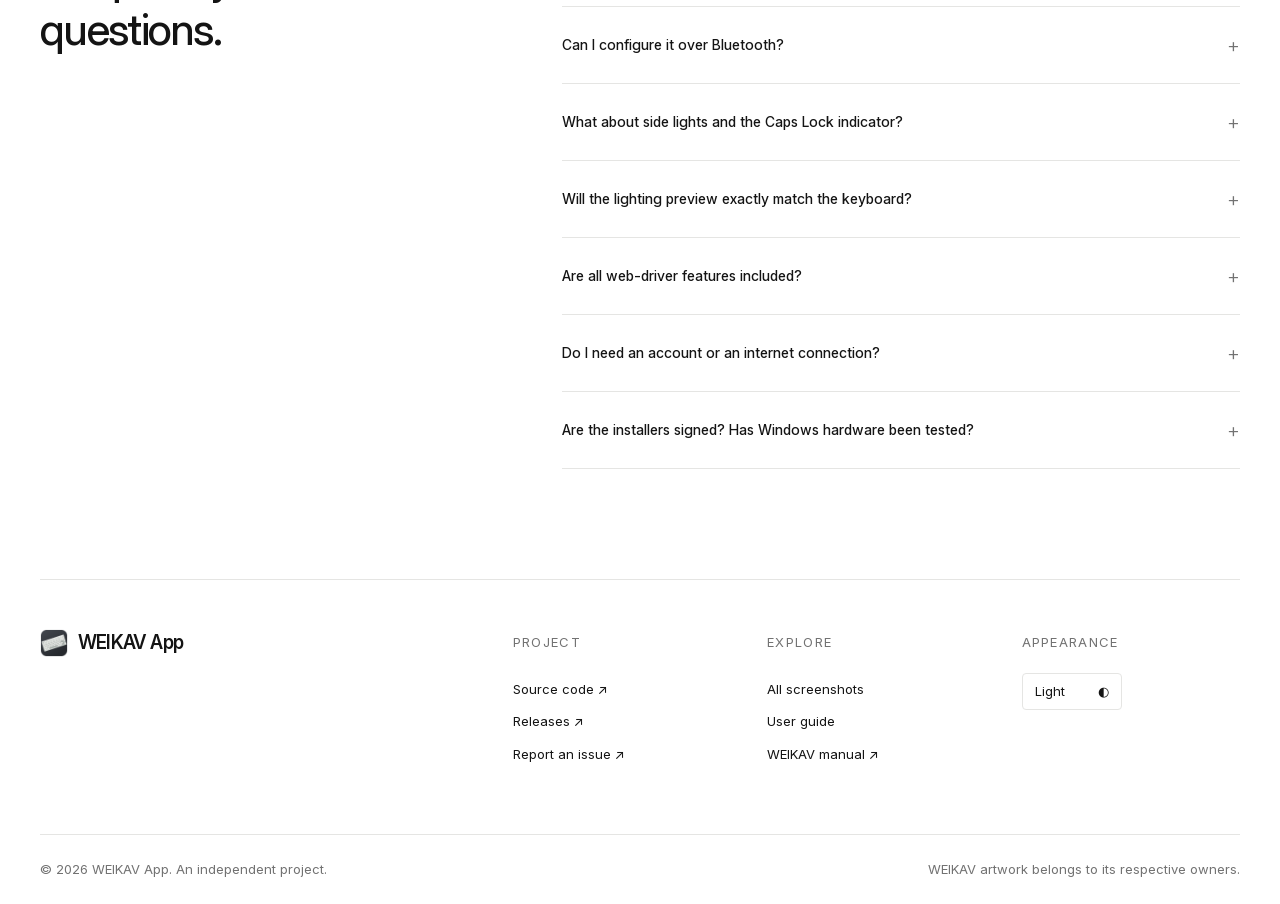
==== commit e923ba44: "Show supplied Keys screenshot in website hero" ====
--- a/website/index.html
+++ b/website/index.html
@@ -12,7 +12,7 @@
 <main id="main">
 <section class="hero wrap">
  <div class="hero-copy"><h1>Your WEIKAV.<br><span>Your way.</span></h1><p>Remap keys, customize lighting and build macros for your WEIKAV keyboard.</p><div class="hero-actions"><a class="arrow-link" href="#download">Download for your desktop <span>↗</span></a><a class="quiet-link" href="#screenshots">Take a look <span>→</span></a></div></div>
- <div class="hero-art"><div class="product-window"><img src="assets/screenshots/keys.webp" alt="The NUT Studio Keys screen with a WEIKAV NUT75 keyboard" fetchpriority="high" onerror="this.src='assets/nut75.png';this.classList.add('fallback')"></div><img class="hero-keyboard" src="assets/nut75-white.svg" alt="WEIKAV NUT75 White, with the same 81 keys and metal roller as the native app"></div>
+ <div class="hero-art"><img class="hero-screenshot" src="assets/screenshots/hero-keys.png" alt="NUT Studio Keys screen showing the WEIKAV NUT75 and tested keys" fetchpriority="high"></div>
 </section>
 
 <section id="features" class="section wrap">
--- a/website/styles.css
+++ b/website/styles.css
@@ -10,3 +10,9 @@
 .hero-copy h1{margin-top:0}.hero-art{padding-top:26px;padding-bottom:48px}.hero-art .product-window{margin-top:38px;margin-bottom:130px}.feature-table>a{grid-template-columns:1fr 1.6fr 24px}.gallery-caption{grid-template-columns:1fr 1.9fr}.hero-keyboard{bottom:38px}@media(max-width:700px){.feature-table>a{grid-template-columns:1fr 20px}.feature-table p{grid-column:1;grid-row:2}.feature-arrow{grid-column:2;grid-row:1/3}.gallery-caption{grid-template-columns:1fr}.gallery-caption p{grid-column:1;grid-row:2}.hero-keyboard{bottom:32px}.hero-art .product-window{margin-top:25px;margin-bottom:105px}}
 /* Let the product composition sit directly on the page. */
 .hero-art{background:transparent;border-radius:0;overflow:visible}.hero-art:after{display:none}.hero-keyboard{filter:drop-shadow(0 14px 16px #0002)}
+
+/* Keep the real keyboard image in its original colors in dark appearance. */
+.dark .flow-frame{background:#fff}.dark .flow-frame img{filter:none}
+
+/* Show the supplied Keys screenshot without an overlapping keyboard illustration. */
+.hero-art{display:block;min-height:0;padding:0}.hero-screenshot{display:block;width:100%;height:auto}
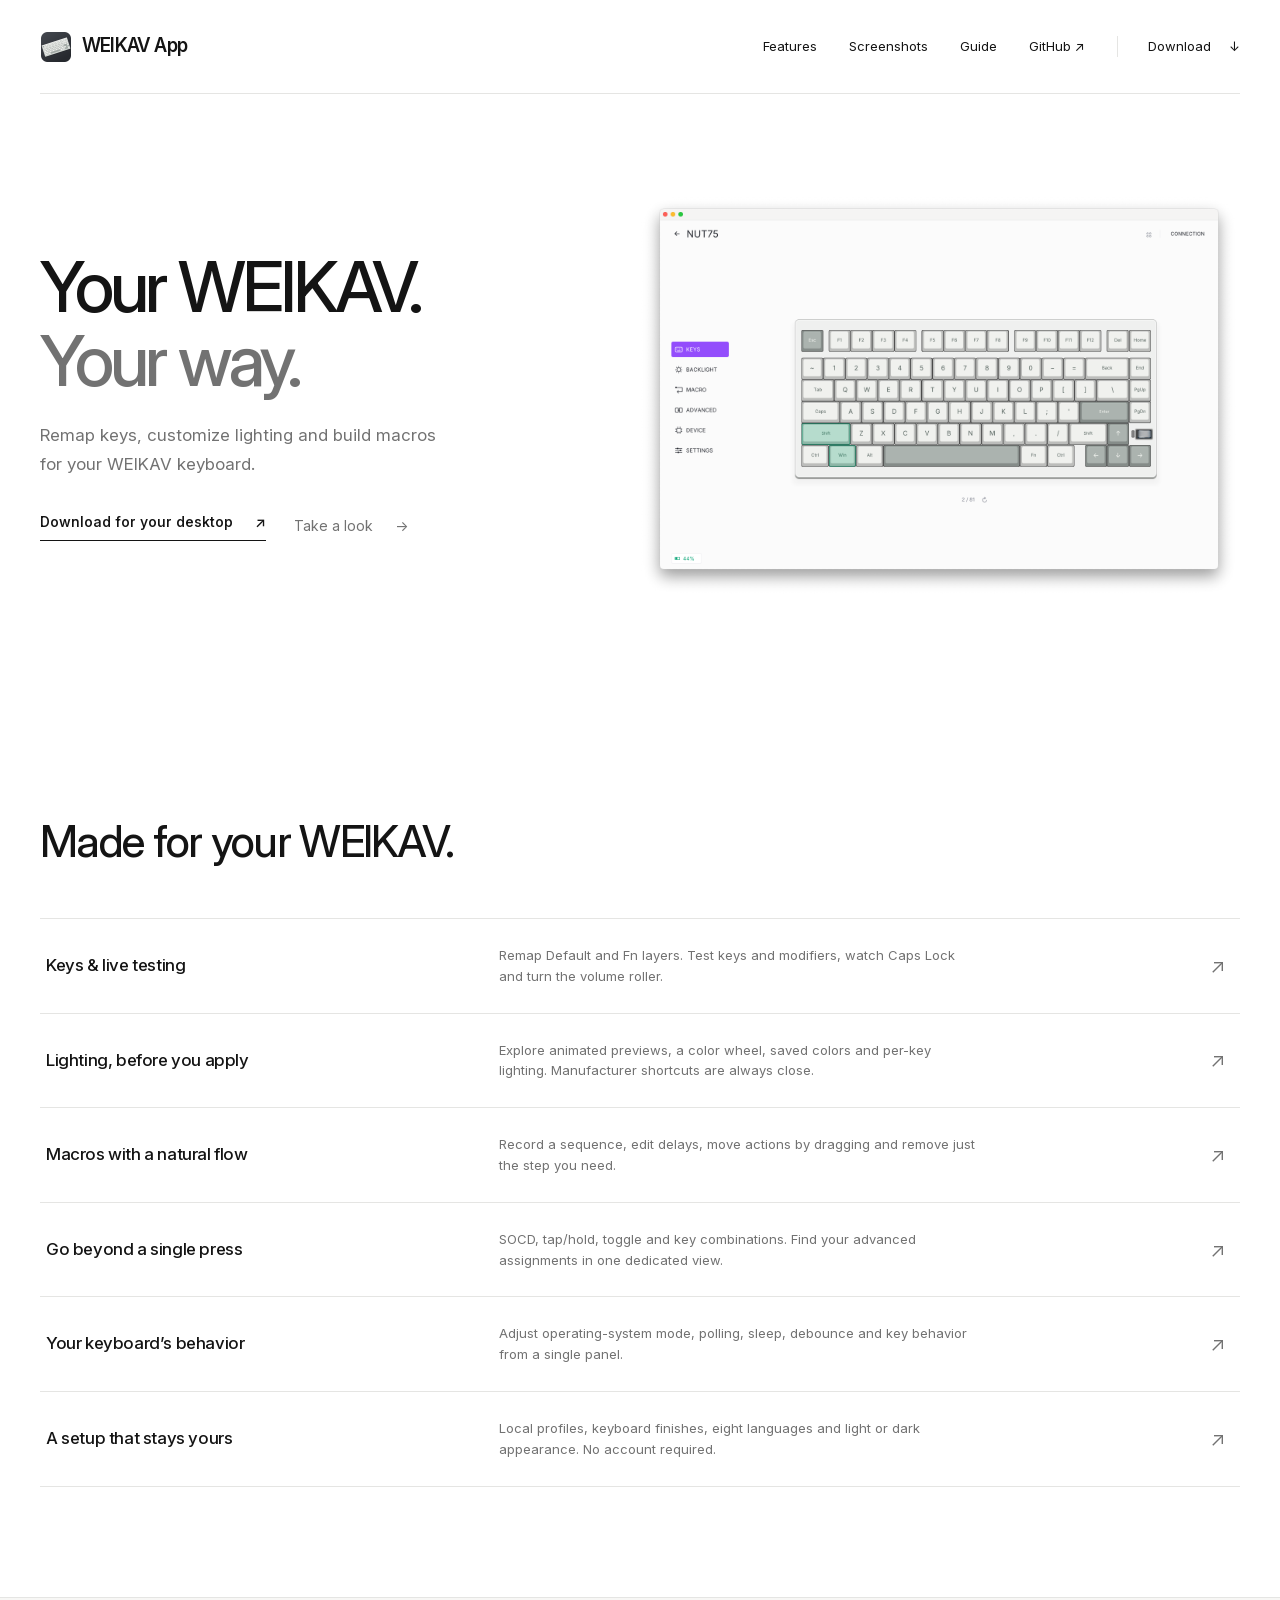
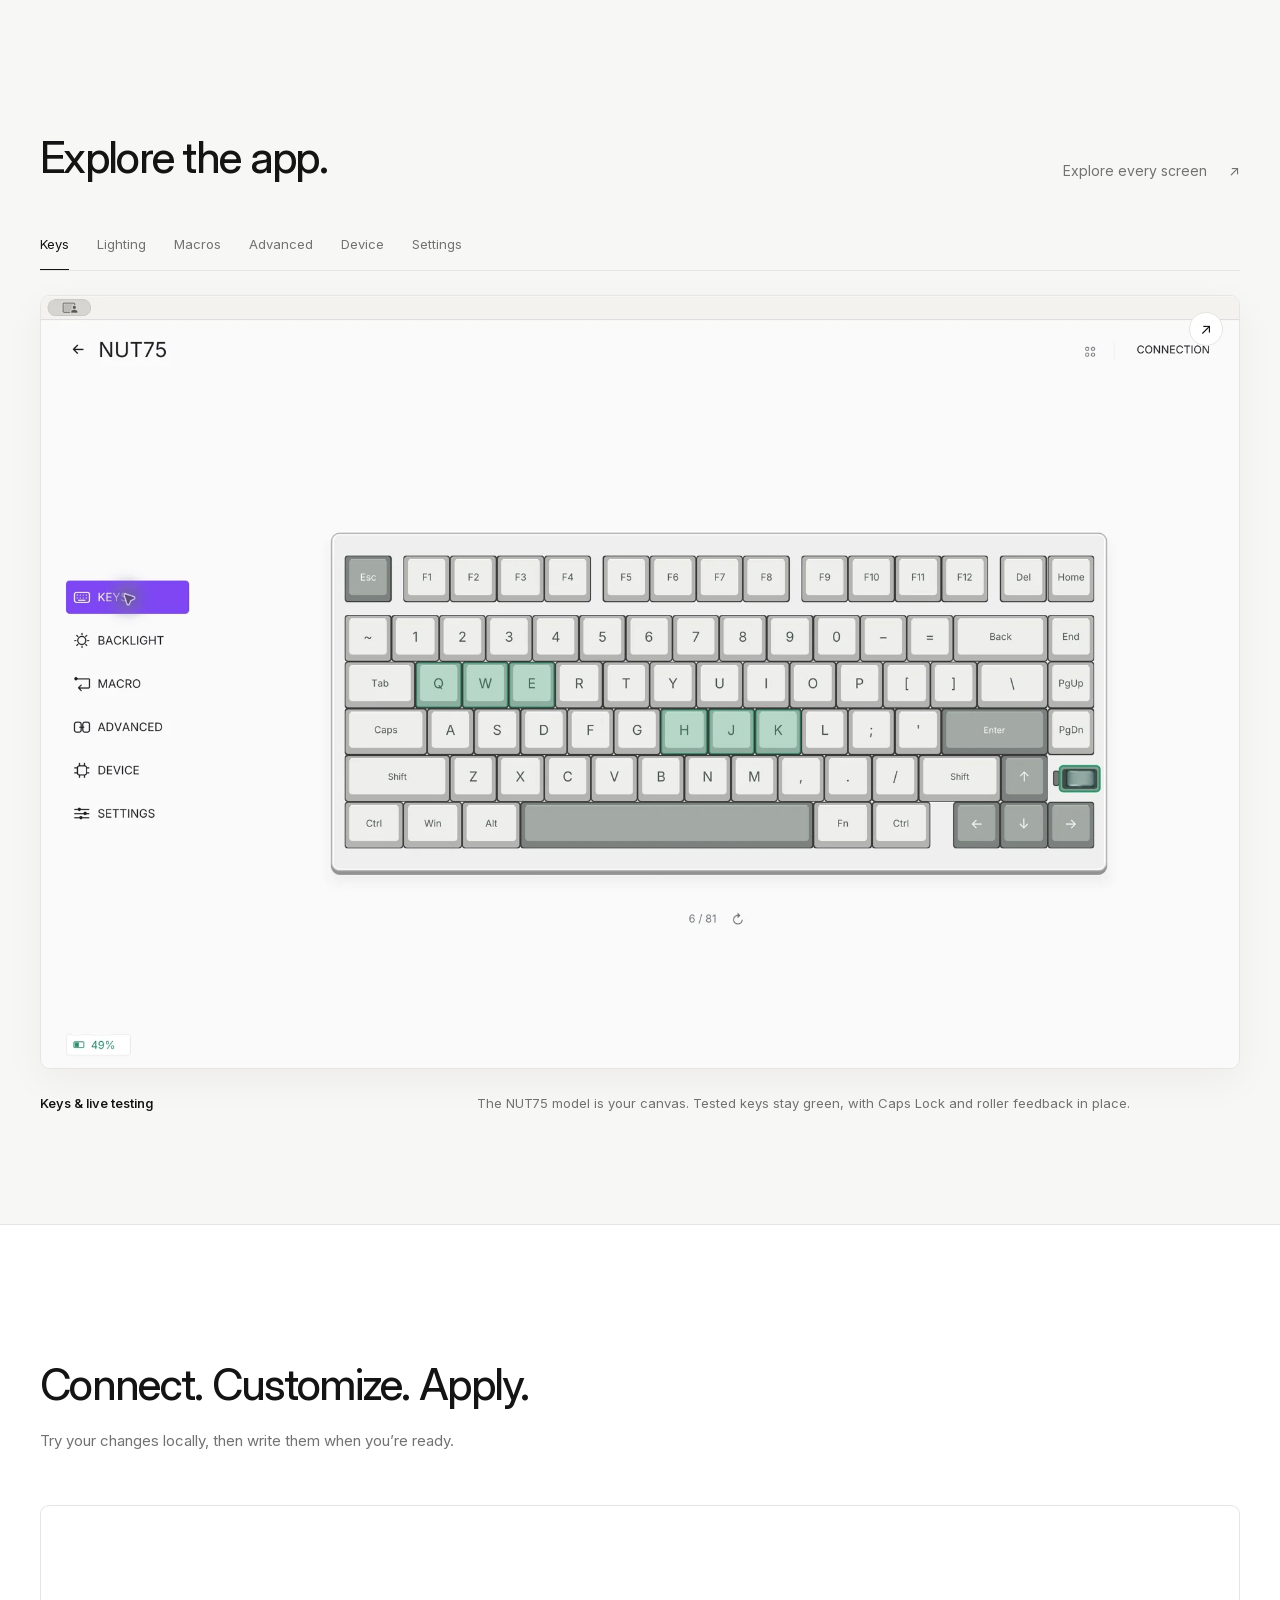
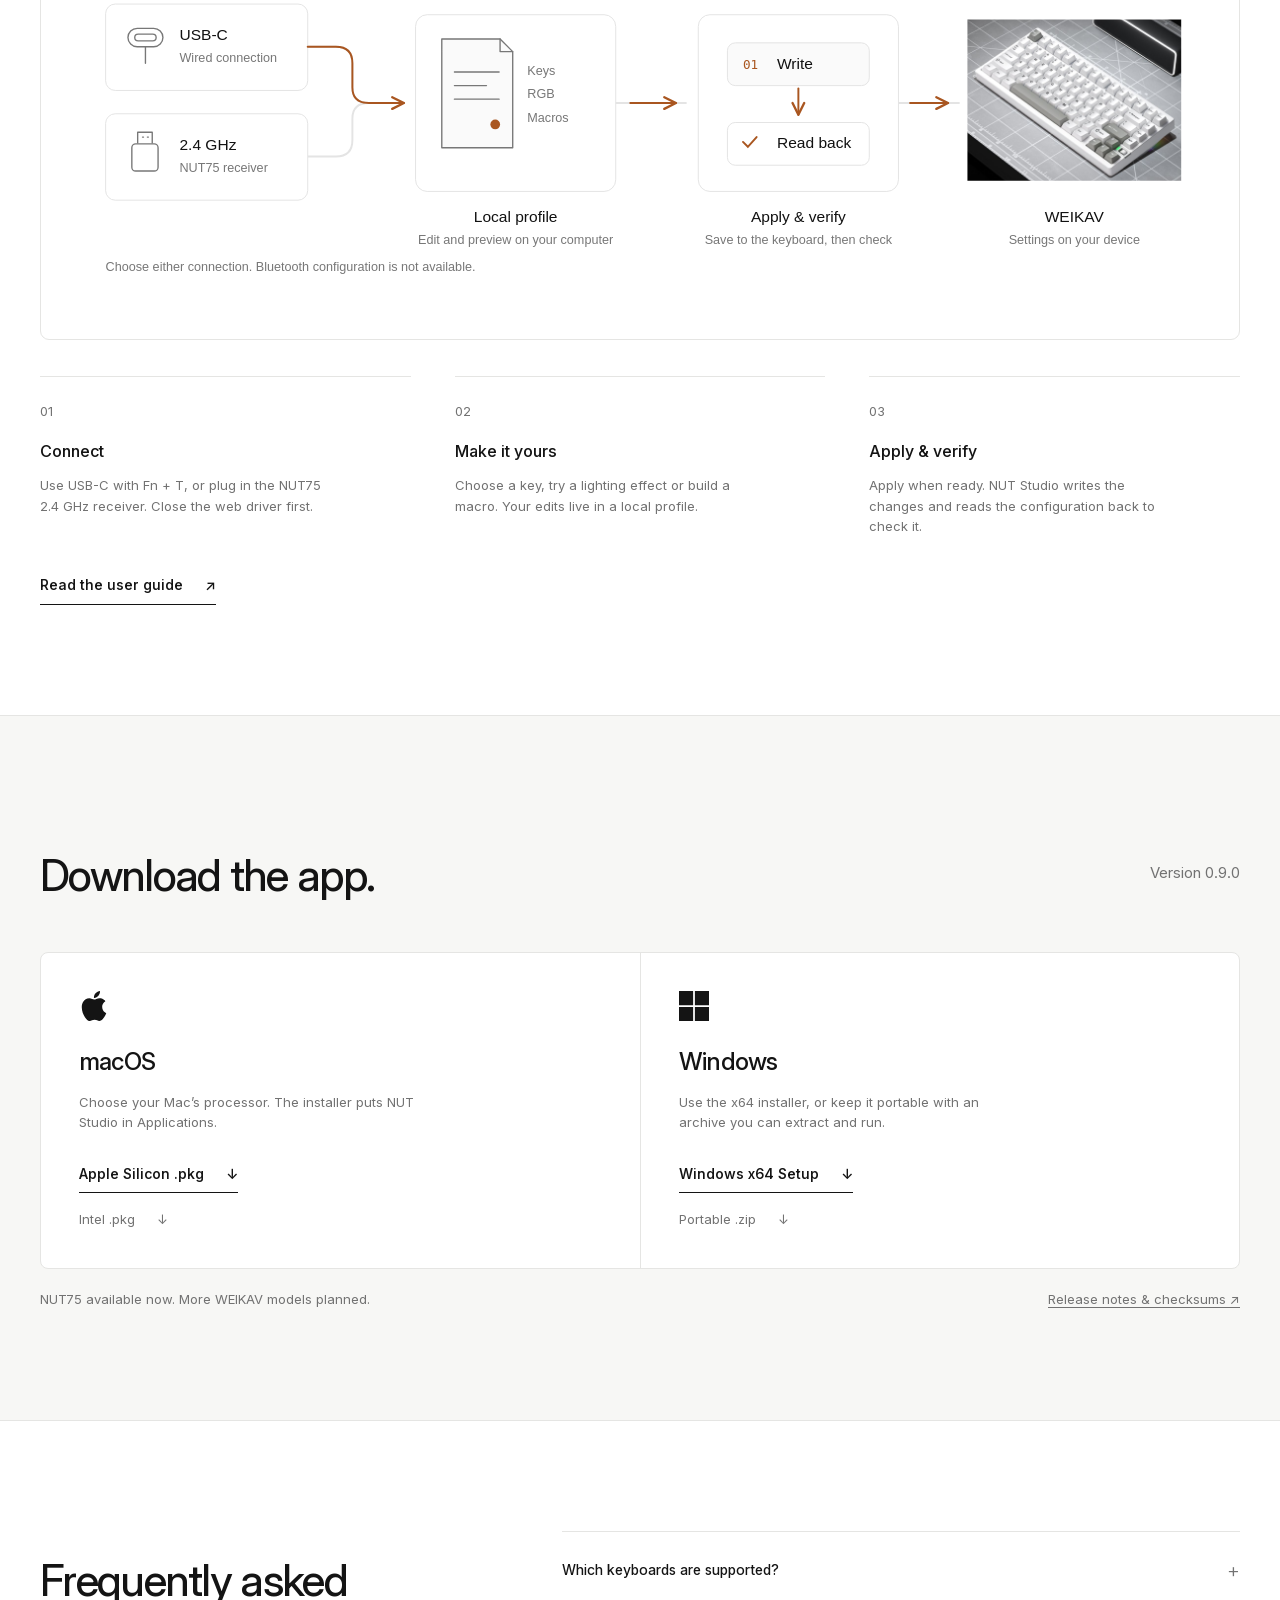
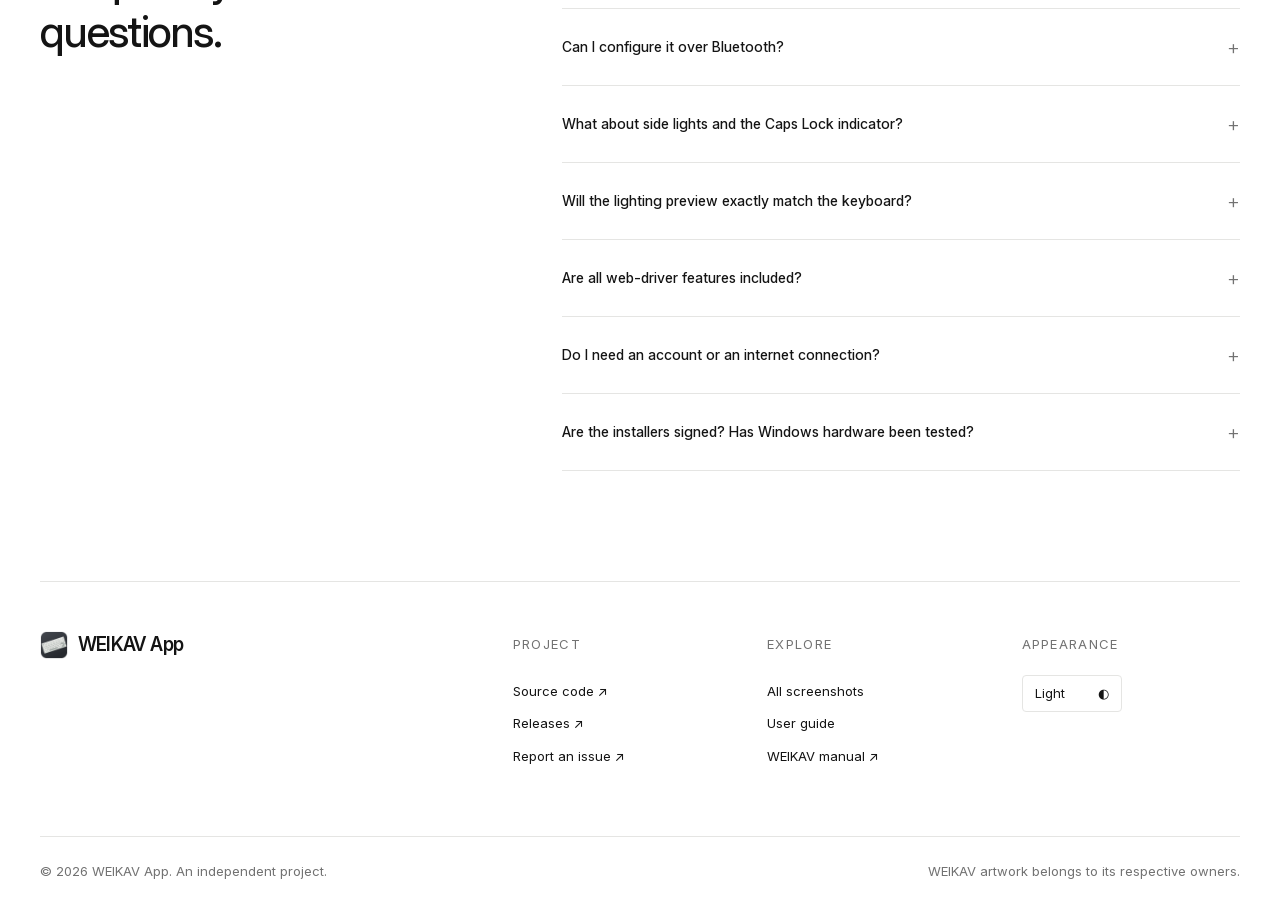
==== commit c00bd8ff: "Use Apple and Windows logos in download section" ====
--- a/website/index.html
+++ b/website/index.html
@@ -32,7 +32,7 @@
  <div class="gallery-frame"><button class="expand-shot" aria-label="Enlarge screenshot">↗</button><img id="main-shot" src="assets/screenshots/keys.webp" alt="Keys and live keyboard testing" loading="lazy"></div><div class="gallery-caption"><span id="shot-title">Keys & live testing</span><p id="shot-description">The NUT75 model is your canvas. Tested keys stay green, with Caps Lock and roller feedback in place.</p></div></div>
 </section>
 <section id="guide" class="section wrap"><div class="section-heading"><h2>Connect. Customize. Apply.</h2><p>Try your changes locally, then write them when you’re ready.</p></div><div class="flow-frame"><img src="assets/connection-flow.svg" alt="USB-C or 2.4 GHz connects to a local profile; Apply writes the configuration and reads it back to verify" loading="lazy"></div><div class="steps"><article><span>01</span><h3>Connect</h3><p>Use USB-C with Fn + T, or plug in the NUT75 2.4 GHz receiver. Close the web driver first.</p></article><article><span>02</span><h3>Make it yours</h3><p>Choose a key, try a lighting effect or build a macro. Your edits live in a local profile.</p></article><article><span>03</span><h3>Apply & verify</h3><p>Apply when ready. NUT Studio writes the changes and reads the configuration back to check it.</p></article></div><a class="arrow-link" href="https://github.com/luongwnv/Weikav-Keyboard-Application#readme">Read the user guide <span>↗</span></a></section>
-<section id="download" class="section download-section"><div class="wrap"><div class="section-heading horizontal"><div><h2>Download the app.</h2></div><p class="version-label">Version 0.9.0</p></div><div class="download-grid"><article><span class="platform-mark">⌘</span><h3>macOS</h3><p>Choose your Mac’s processor. The installer puts NUT Studio in Applications.</p><a class="arrow-link" data-download="mac-arm" href="https://github.com/luongwnv/Weikav-Keyboard-Application/releases/download/v0.9.0/NUT-Studio-0.9.0-macOS-AppleSilicon.pkg">Apple Silicon .pkg <span>↓</span></a><a class="quiet-link" data-download="mac-intel" href="https://github.com/luongwnv/Weikav-Keyboard-Application/releases/download/v0.9.0/NUT-Studio-0.9.0-macOS-Intel.pkg">Intel .pkg <span>↓</span></a></article><article><span class="platform-mark windows-mark">⊞</span><h3>Windows</h3><p>Use the x64 installer, or keep it portable with an archive you can extract and run.</p><a class="arrow-link" data-download="windows-setup" href="https://github.com/luongwnv/Weikav-Keyboard-Application/releases/download/v0.9.0/NUT-Studio-0.9.0-Windows-x64-Setup.exe">Windows x64 Setup <span>↓</span></a><a class="quiet-link" data-download="windows-zip" href="https://github.com/luongwnv/Weikav-Keyboard-Application/releases/download/v0.9.0/NUT-Studio-0.9.0-Windows-x64.zip">Portable .zip <span>↓</span></a></article></div><div class="download-foot"><span>NUT75 available now. More WEIKAV models planned.</span><a href="https://github.com/luongwnv/Weikav-Keyboard-Application/releases/latest">Release notes & checksums ↗</a></div></div></section>
+<section id="download" class="section download-section"><div class="wrap"><div class="section-heading horizontal"><div><h2>Download the app.</h2></div><p class="version-label">Version 0.9.0</p></div><div class="download-grid"><article><svg class="platform-mark" viewBox="0 0 24 24" aria-hidden="true"><path d="M12.152 6.896c-.948 0-2.415-1.078-3.96-1.04-2.04.027-3.91 1.183-4.961 3.014-2.117 3.675-.546 9.103 1.519 12.09 1.013 1.454 2.208 3.09 3.792 3.039 1.52-.065 2.09-.987 3.935-.987 1.831 0 2.35.987 3.96.948 1.637-.026 2.676-1.48 3.676-2.948 1.156-1.688 1.636-3.325 1.662-3.415-.039-.013-3.182-1.221-3.22-4.857-.026-3.04 2.48-4.494 2.597-4.559-1.429-2.09-3.623-2.324-4.39-2.376-2-.156-3.675 1.09-4.61 1.09zM15.53 3.83c.843-1.012 1.4-2.427 1.245-3.83-1.207.052-2.662.805-3.532 1.818-.78.896-1.454 2.338-1.273 3.714 1.338.104 2.715-.688 3.559-1.701"/></svg><h3>macOS</h3><p>Choose your Mac’s processor. The installer puts NUT Studio in Applications.</p><a class="arrow-link" data-download="mac-arm" href="https://github.com/luongwnv/Weikav-Keyboard-Application/releases/download/v0.9.0/NUT-Studio-0.9.0-macOS-AppleSilicon.pkg">Apple Silicon .pkg <span>↓</span></a><a class="quiet-link" data-download="mac-intel" href="https://github.com/luongwnv/Weikav-Keyboard-Application/releases/download/v0.9.0/NUT-Studio-0.9.0-macOS-Intel.pkg">Intel .pkg <span>↓</span></a></article><article><svg class="platform-mark" viewBox="0 0 24 24" aria-hidden="true"><path d="M0 0h11.3v11.3H0zM12.7 0H24v11.3H12.7zM0 12.7h11.3V24H0zM12.7 12.7H24V24H12.7z"/></svg><h3>Windows</h3><p>Use the x64 installer, or keep it portable with an archive you can extract and run.</p><a class="arrow-link" data-download="windows-setup" href="https://github.com/luongwnv/Weikav-Keyboard-Application/releases/download/v0.9.0/NUT-Studio-0.9.0-Windows-x64-Setup.exe">Windows x64 Setup <span>↓</span></a><a class="quiet-link" data-download="windows-zip" href="https://github.com/luongwnv/Weikav-Keyboard-Application/releases/download/v0.9.0/NUT-Studio-0.9.0-Windows-x64.zip">Portable .zip <span>↓</span></a></article></div><div class="download-foot"><span>NUT75 available now. More WEIKAV models planned.</span><a href="https://github.com/luongwnv/Weikav-Keyboard-Application/releases/latest">Release notes & checksums ↗</a></div></div></section>
 <section id="faq" class="section wrap faq"><div class="section-heading"><h2>Frequently asked questions.</h2></div><div class="faq-list"><details><summary>Which keyboards are supported?<span>+</span></summary><p>WEIKAV App is being developed for the WEIKAV keyboard range. NUT75 is the first supported model in the current release, using USB-C or its 2.4 GHz receiver. More models will be added over time.</p></details><details><summary>Can I configure it over Bluetooth?<span>+</span></summary><p>Bluetooth configuration is not supported. Use a USB-C data cable and select USB mode with Fn + T, or use the NUT75 receiver.</p></details><details><summary>What about side lights and the Caps Lock indicator?<span>+</span></summary><p>They are separate from normal key backlighting. App control depends on firmware, and is unavailable on the tested firmware 1.40. Each lighting tab shows the relevant shortcuts from the manufacturer’s manual.</p></details><details><summary>Will the lighting preview exactly match the keyboard?<span>+</span></summary><p>The preview illustrates the effect’s movement. Firmware can render it differently and some effects use automatic RGB colors. The app only enables controls supported by the selected mode.</p></details><details><summary>Are all web-driver features included?<span>+</span></summary><p>Keys, macros, advanced bindings, local profiles and core lighting/device settings are available. GIF/animation upload, audio/AI lighting, firmware updates and factory reset are not included.</p></details><details><summary>Do I need an account or an internet connection?<span>+</span></summary><p>No account is required. Configuration, profiles, fonts and all eight UI languages work locally. Internet is only needed to download the app or open external guides.</p></details><details><summary>Are the installers signed? Has Windows hardware been tested?<span>+</span></summary><p>Current installers are not signed with an Apple Developer ID or Windows publisher certificate. macOS and Windows packages are built on their respective systems. Physical keyboard checks have been performed on macOS; Windows hardware behavior is not yet verified.</p></details></div></section>
 </main><footer class="footer wrap"><div><a class="brand" href="#"><img src="assets/app-icon.png" width="28" height="28" alt="">WEIKAV App</a></div><div><span>PROJECT</span><a href="https://github.com/luongwnv/Weikav-Keyboard-Application">Source code ↗</a><a href="https://github.com/luongwnv/Weikav-Keyboard-Application/releases">Releases ↗</a><a href="https://github.com/luongwnv/Weikav-Keyboard-Application/issues">Report an issue ↗</a></div><div><span>EXPLORE</span><a href="screenshots.html">All screenshots</a><a href="#guide">User guide</a><a href="https://drive.google.com/file/d/12tl04Z6Ol5kfUWCdcbDVPiEMCkWKF_vb/view">WEIKAV manual ↗</a></div><div class="footer-theme"><span>APPEARANCE</span><button id="theme-toggle" aria-label="Switch to dark theme">Light <span>◐</span></button></div><div class="footer-bottom"><span>© 2026 WEIKAV App. An independent project.</span><span>WEIKAV artwork belongs to its respective owners.</span></div></footer>
 <dialog id="shot-dialog" aria-label="Screenshot viewer"><button class="dialog-close" aria-label="Close screenshot">×</button><button class="dialog-prev" aria-label="Previous screenshot">←</button><img alt=""><button class="dialog-next" aria-label="Next screenshot">→</button><p></p></dialog>
--- a/website/styles.css
+++ b/website/styles.css
@@ -16,3 +16,5 @@
 
 /* Show the supplied Keys screenshot without an overlapping keyboard illustration. */
 .hero-art{display:block;min-height:0;padding:0}.hero-screenshot{display:block;width:100%;height:auto}
+
+.platform-mark{display:block;width:30px;height:30px;fill:currentColor;flex:none}
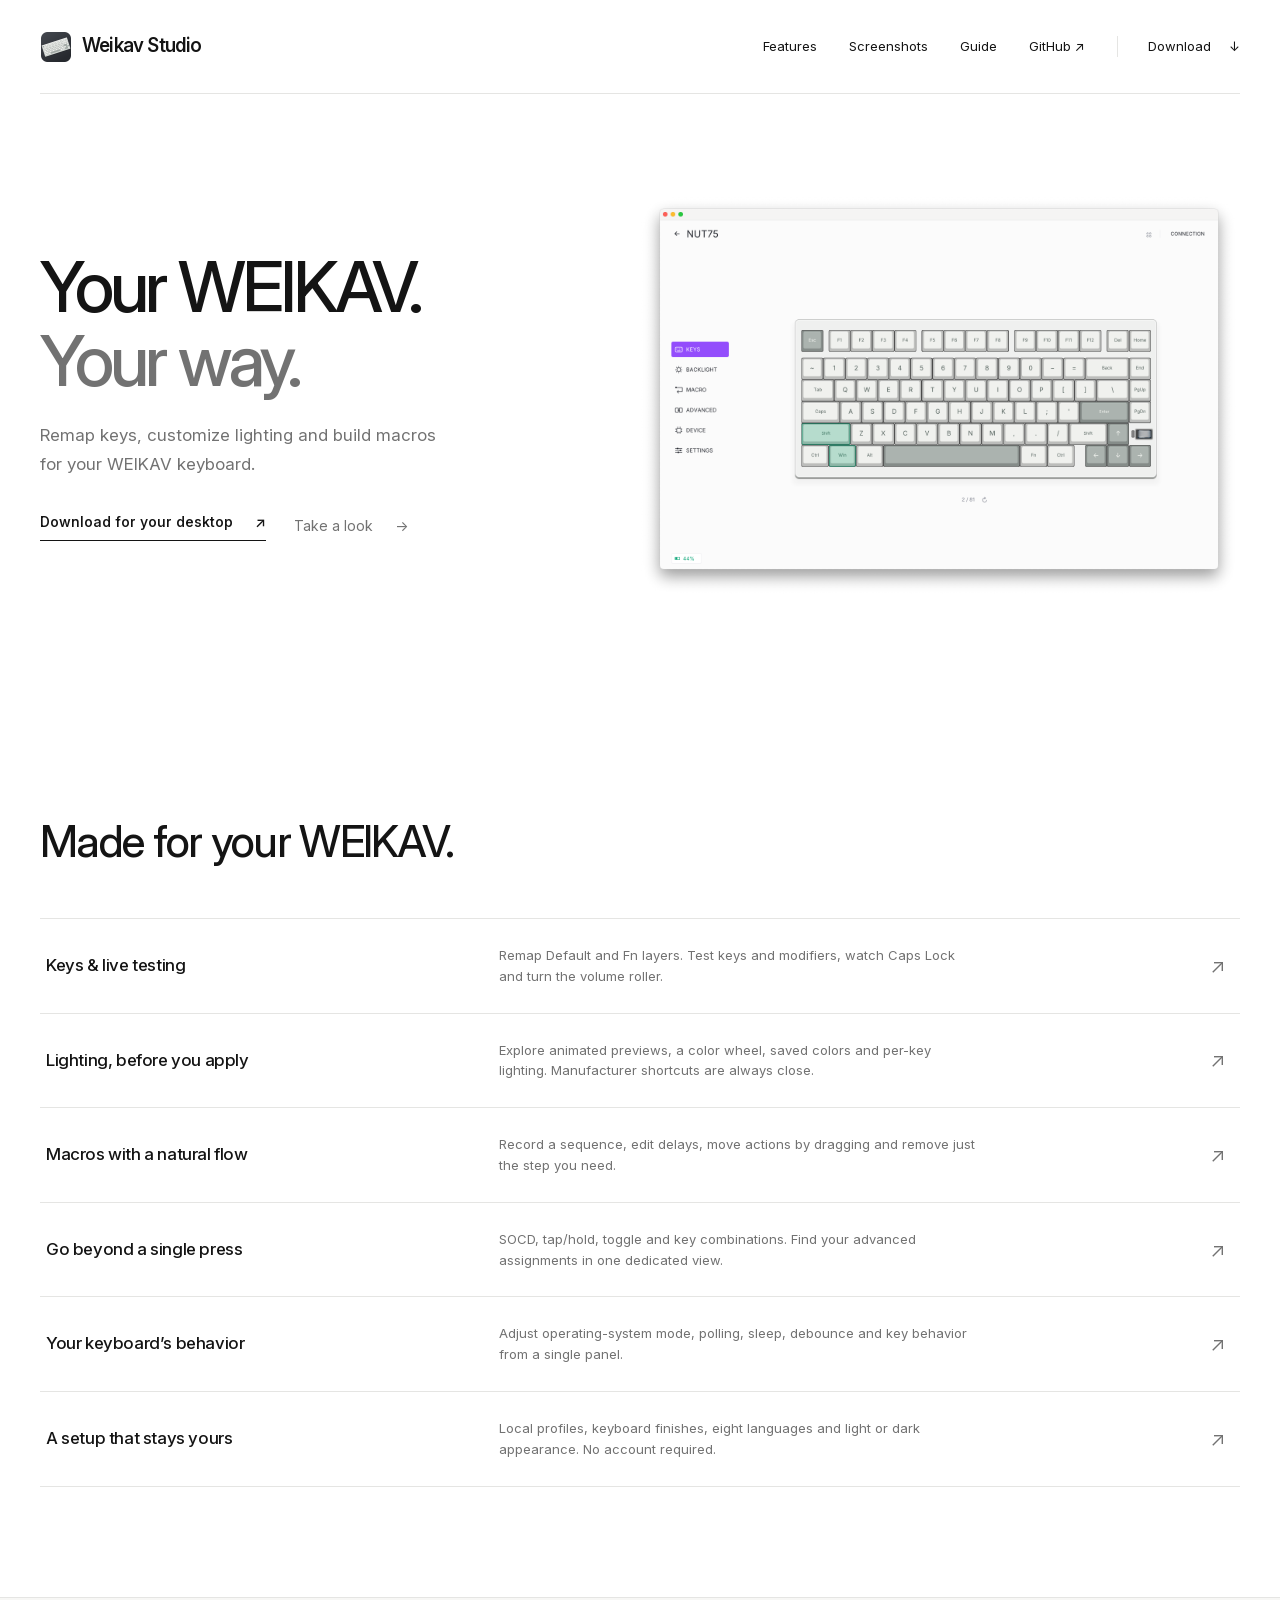
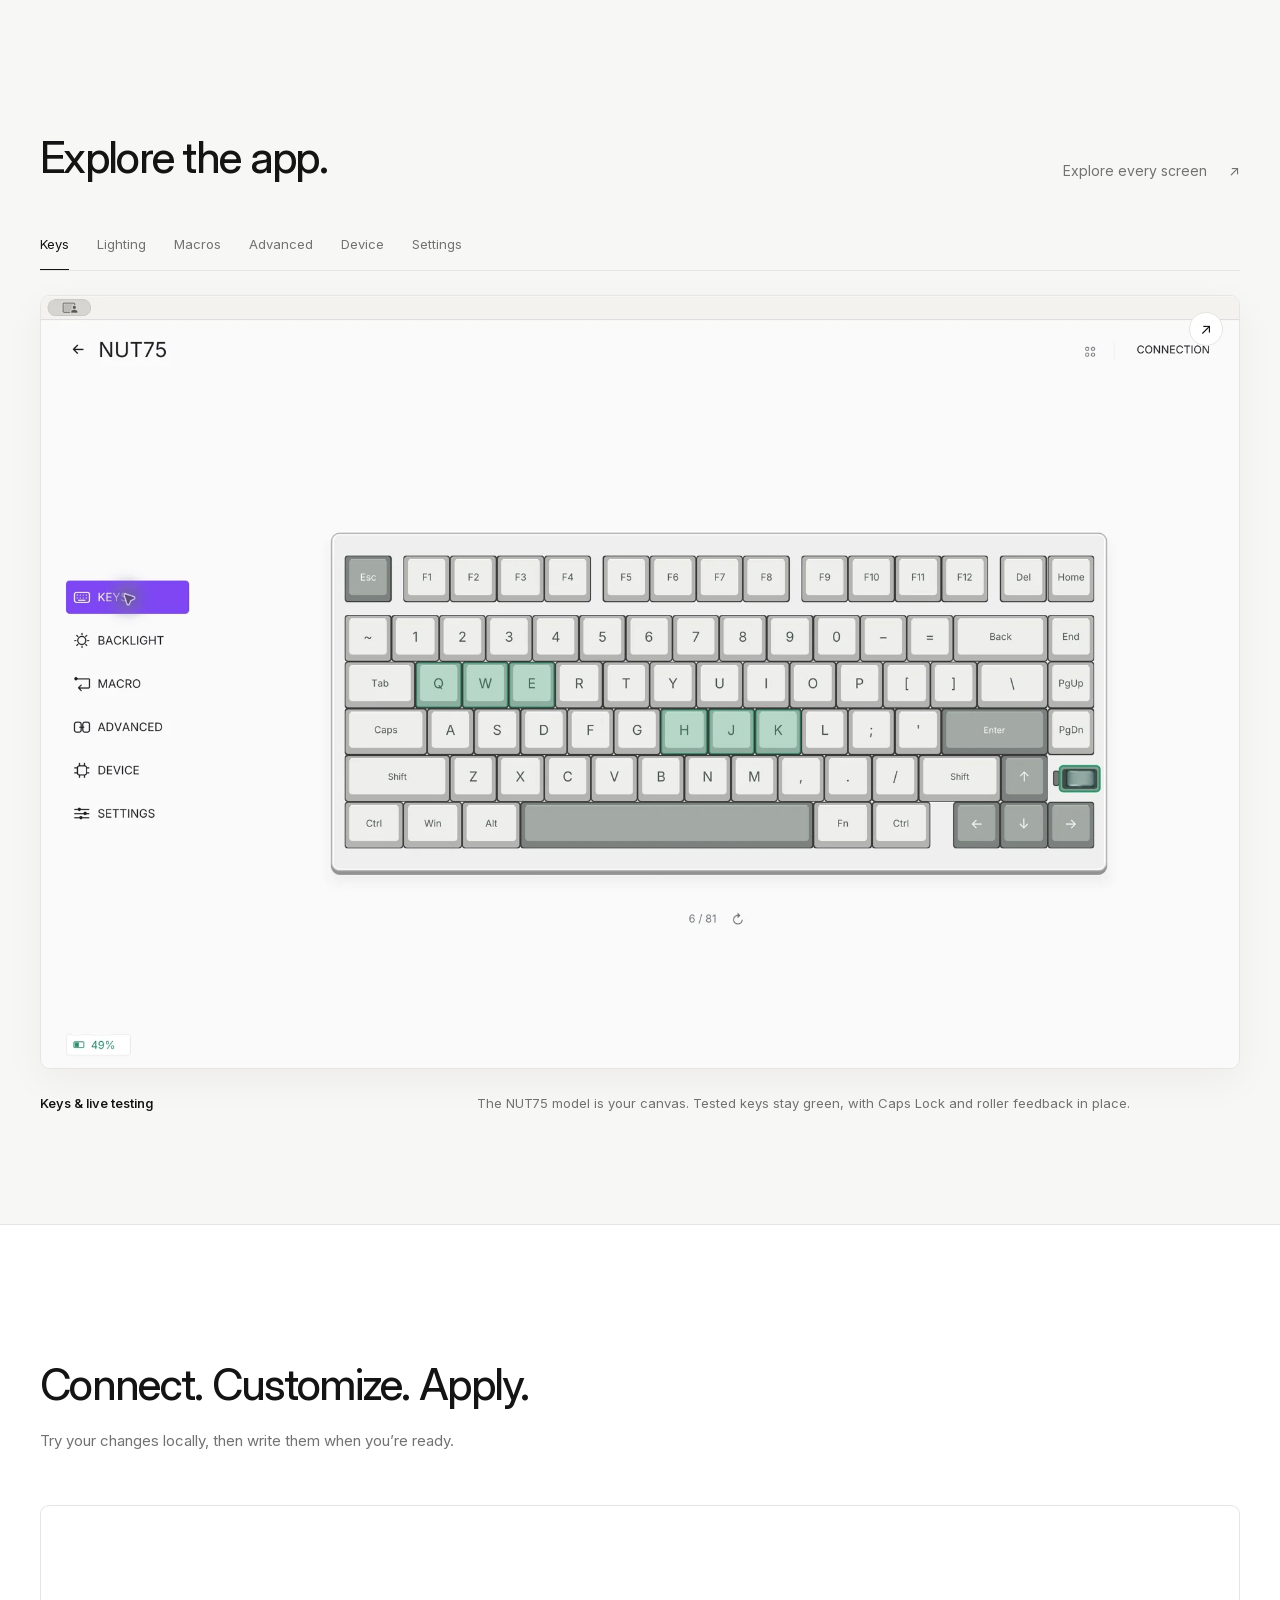
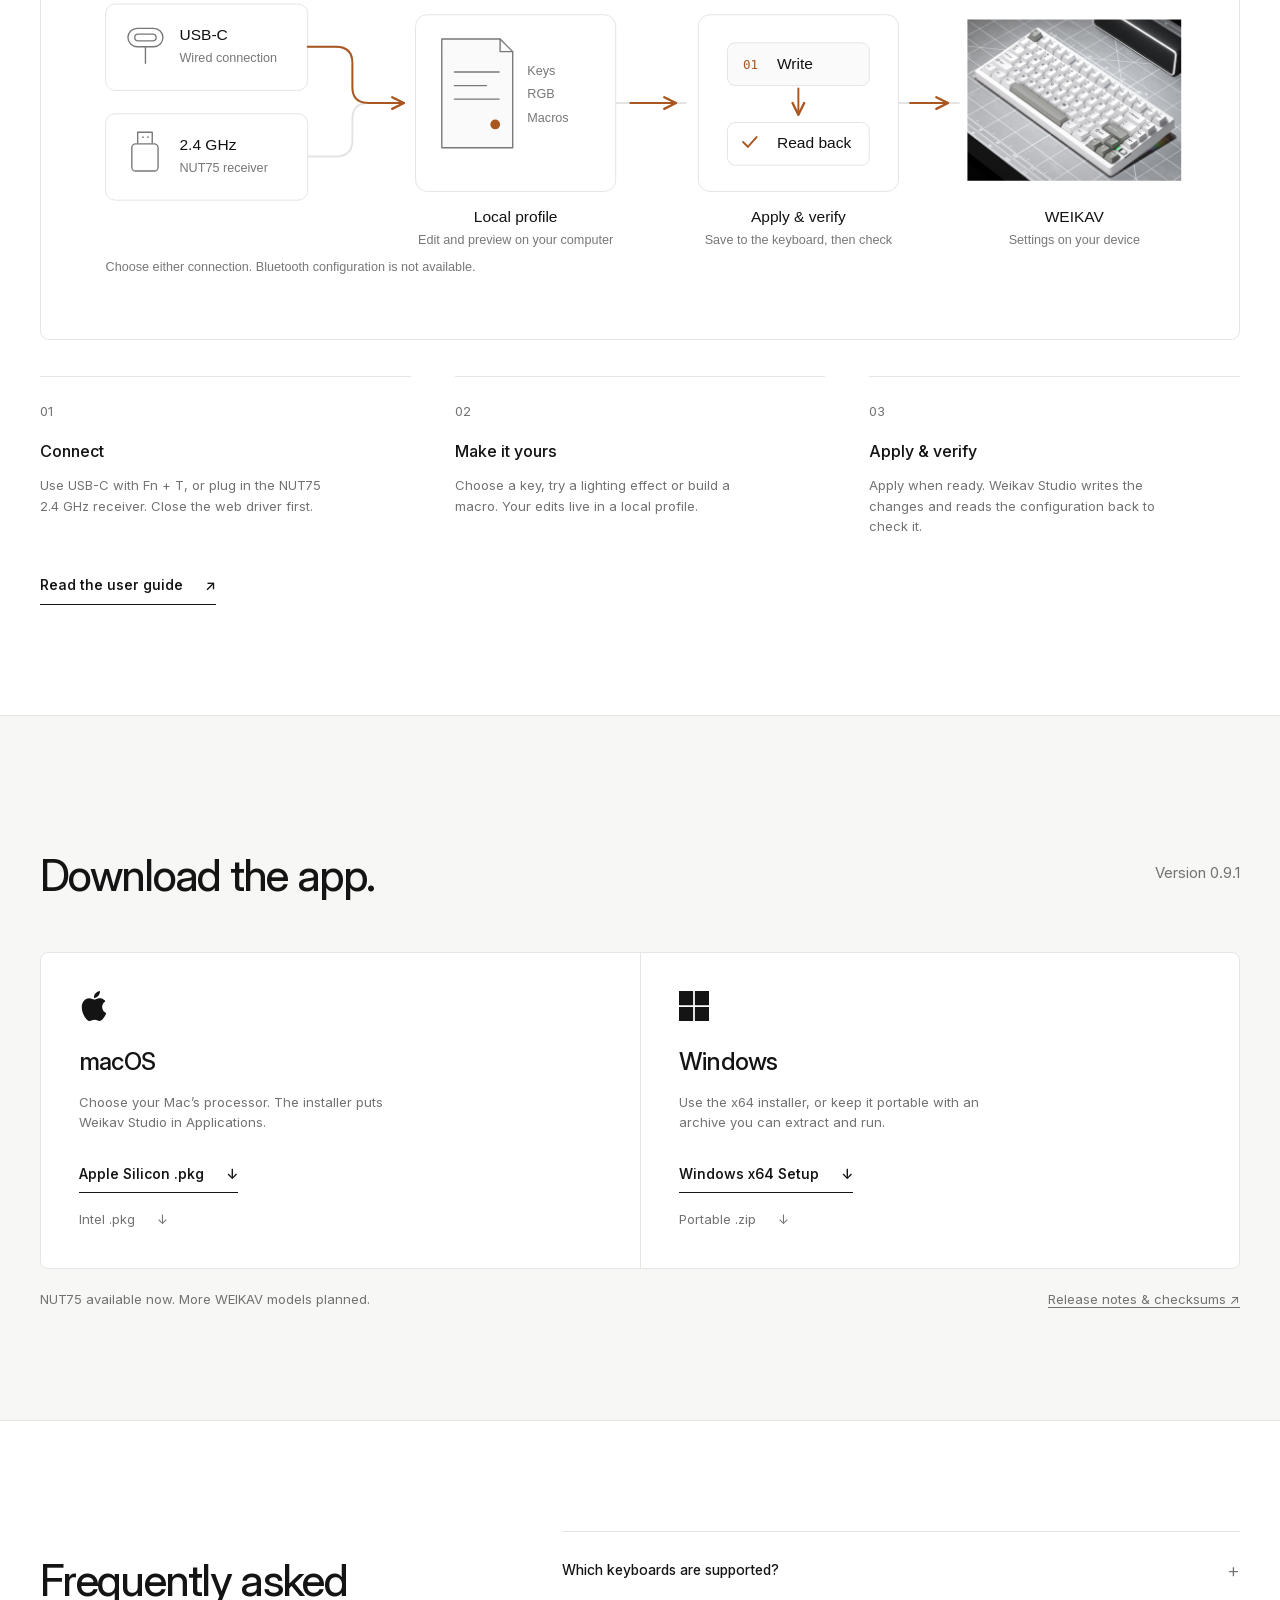
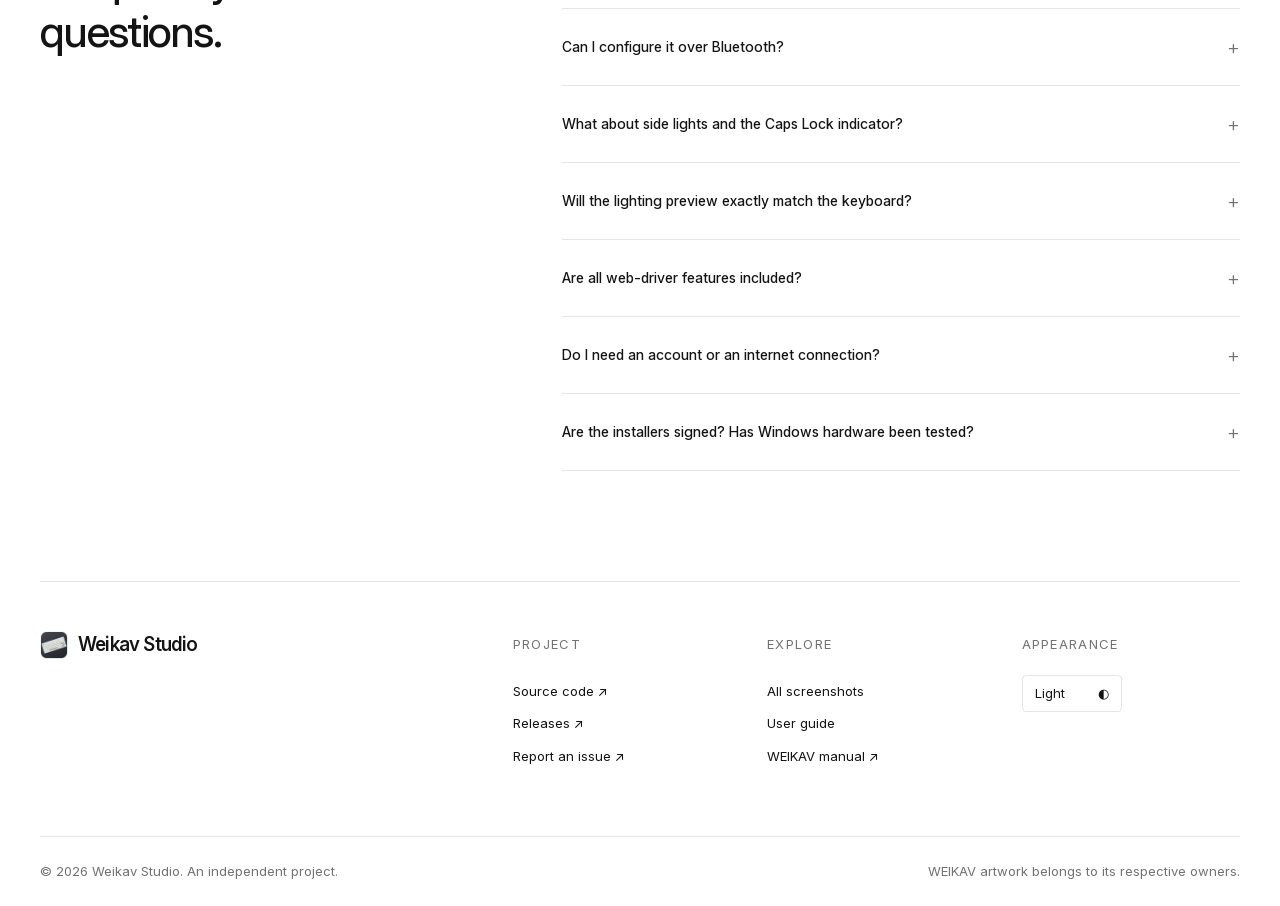
==== commit 2b22354b: "Rename desktop application to Weikav Studio" ====
--- a/website/index.html
+++ b/website/index.html
@@ -3,16 +3,16 @@
 <head>
   <meta charset="utf-8"><meta name="viewport" content="width=device-width,initial-scale=1">
   <meta name="theme-color" content="#ffffff"><meta name="description" content="A native desktop companion for WEIKAV keyboards. Customize keys, lighting and macros on macOS and Windows. Starting with NUT75.">
-  <meta property="og:title" content="WEIKAV App — Your keyboard. Your way."><meta property="og:description" content="A growing native companion for WEIKAV keyboards on macOS and Windows. NUT75 support is available now."><meta property="og:image" content="https://luongwnv.github.io/weikav-app/assets/screenshots/keys.webp">
-  <link rel="icon" href="assets/app-icon.png"><link rel="stylesheet" href="styles.css"><title>WEIKAV App — Your keyboard. Your way.</title>
+  <meta property="og:title" content="Weikav Studio — Your keyboard. Your way."><meta property="og:description" content="A growing native companion for WEIKAV keyboards on macOS and Windows. NUT75 support is available now."><meta property="og:image" content="https://luongwnv.github.io/weikav-app/assets/screenshots/keys.webp">
+  <link rel="icon" href="assets/app-icon.png"><link rel="stylesheet" href="styles.css"><title>Weikav Studio — Your keyboard. Your way.</title>
 </head>
 <body>
 <a class="skip" href="#main">Skip to content</a>
-<header class="nav wrap"><a class="brand" href="#"><img src="assets/app-icon.png" alt="" width="32" height="32">WEIKAV App</a><button class="menu-toggle" aria-label="Toggle navigation" aria-expanded="false">Menu <span>+</span></button><nav aria-label="Main navigation"><a href="#features">Features</a><a href="#screenshots">Screenshots</a><a href="#guide">Guide</a><a href="https://github.com/luongwnv/Weikav-Keyboard-Application" target="_blank" rel="noopener">GitHub ↗</a><a class="nav-download" href="#download">Download <span>↓</span></a></nav></header>
+<header class="nav wrap"><a class="brand" href="#"><img src="assets/app-icon.png" alt="" width="32" height="32">Weikav Studio</a><button class="menu-toggle" aria-label="Toggle navigation" aria-expanded="false">Menu <span>+</span></button><nav aria-label="Main navigation"><a href="#features">Features</a><a href="#screenshots">Screenshots</a><a href="#guide">Guide</a><a href="https://github.com/luongwnv/Weikav-Keyboard-Application" target="_blank" rel="noopener">GitHub ↗</a><a class="nav-download" href="#download">Download <span>↓</span></a></nav></header>
 <main id="main">
 <section class="hero wrap">
  <div class="hero-copy"><h1>Your WEIKAV.<br><span>Your way.</span></h1><p>Remap keys, customize lighting and build macros for your WEIKAV keyboard.</p><div class="hero-actions"><a class="arrow-link" href="#download">Download for your desktop <span>↗</span></a><a class="quiet-link" href="#screenshots">Take a look <span>→</span></a></div></div>
- <div class="hero-art"><img class="hero-screenshot" src="assets/screenshots/hero-keys.png" alt="NUT Studio Keys screen showing the WEIKAV NUT75 and tested keys" fetchpriority="high"></div>
+ <div class="hero-art"><img class="hero-screenshot" src="assets/screenshots/hero-keys.png" alt="Weikav Studio Keys screen showing the WEIKAV NUT75 and tested keys" fetchpriority="high"></div>
 </section>
 
 <section id="features" class="section wrap">
@@ -31,9 +31,9 @@
  <div class="gallery-tabs" role="tablist" aria-label="App screens"><button role="tab" data-screen="keys" aria-selected="true">Keys</button><button role="tab" data-screen="lighting-effects" aria-selected="false">Lighting</button><button role="tab" data-screen="macros" aria-selected="false">Macros</button><button role="tab" data-screen="advanced-keys" aria-selected="false">Advanced</button><button role="tab" data-screen="device-settings" aria-selected="false">Device</button><button role="tab" data-screen="settings" aria-selected="false">Settings</button></div>
  <div class="gallery-frame"><button class="expand-shot" aria-label="Enlarge screenshot">↗</button><img id="main-shot" src="assets/screenshots/keys.webp" alt="Keys and live keyboard testing" loading="lazy"></div><div class="gallery-caption"><span id="shot-title">Keys & live testing</span><p id="shot-description">The NUT75 model is your canvas. Tested keys stay green, with Caps Lock and roller feedback in place.</p></div></div>
 </section>
-<section id="guide" class="section wrap"><div class="section-heading"><h2>Connect. Customize. Apply.</h2><p>Try your changes locally, then write them when you’re ready.</p></div><div class="flow-frame"><img src="assets/connection-flow.svg" alt="USB-C or 2.4 GHz connects to a local profile; Apply writes the configuration and reads it back to verify" loading="lazy"></div><div class="steps"><article><span>01</span><h3>Connect</h3><p>Use USB-C with Fn + T, or plug in the NUT75 2.4 GHz receiver. Close the web driver first.</p></article><article><span>02</span><h3>Make it yours</h3><p>Choose a key, try a lighting effect or build a macro. Your edits live in a local profile.</p></article><article><span>03</span><h3>Apply & verify</h3><p>Apply when ready. NUT Studio writes the changes and reads the configuration back to check it.</p></article></div><a class="arrow-link" href="https://github.com/luongwnv/Weikav-Keyboard-Application#readme">Read the user guide <span>↗</span></a></section>
-<section id="download" class="section download-section"><div class="wrap"><div class="section-heading horizontal"><div><h2>Download the app.</h2></div><p class="version-label">Version 0.9.0</p></div><div class="download-grid"><article><svg class="platform-mark" viewBox="0 0 24 24" aria-hidden="true"><path d="M12.152 6.896c-.948 0-2.415-1.078-3.96-1.04-2.04.027-3.91 1.183-4.961 3.014-2.117 3.675-.546 9.103 1.519 12.09 1.013 1.454 2.208 3.09 3.792 3.039 1.52-.065 2.09-.987 3.935-.987 1.831 0 2.35.987 3.96.948 1.637-.026 2.676-1.48 3.676-2.948 1.156-1.688 1.636-3.325 1.662-3.415-.039-.013-3.182-1.221-3.22-4.857-.026-3.04 2.48-4.494 2.597-4.559-1.429-2.09-3.623-2.324-4.39-2.376-2-.156-3.675 1.09-4.61 1.09zM15.53 3.83c.843-1.012 1.4-2.427 1.245-3.83-1.207.052-2.662.805-3.532 1.818-.78.896-1.454 2.338-1.273 3.714 1.338.104 2.715-.688 3.559-1.701"/></svg><h3>macOS</h3><p>Choose your Mac’s processor. The installer puts NUT Studio in Applications.</p><a class="arrow-link" data-download="mac-arm" href="https://github.com/luongwnv/Weikav-Keyboard-Application/releases/download/v0.9.0/NUT-Studio-0.9.0-macOS-AppleSilicon.pkg">Apple Silicon .pkg <span>↓</span></a><a class="quiet-link" data-download="mac-intel" href="https://github.com/luongwnv/Weikav-Keyboard-Application/releases/download/v0.9.0/NUT-Studio-0.9.0-macOS-Intel.pkg">Intel .pkg <span>↓</span></a></article><article><svg class="platform-mark" viewBox="0 0 24 24" aria-hidden="true"><path d="M0 0h11.3v11.3H0zM12.7 0H24v11.3H12.7zM0 12.7h11.3V24H0zM12.7 12.7H24V24H12.7z"/></svg><h3>Windows</h3><p>Use the x64 installer, or keep it portable with an archive you can extract and run.</p><a class="arrow-link" data-download="windows-setup" href="https://github.com/luongwnv/Weikav-Keyboard-Application/releases/download/v0.9.0/NUT-Studio-0.9.0-Windows-x64-Setup.exe">Windows x64 Setup <span>↓</span></a><a class="quiet-link" data-download="windows-zip" href="https://github.com/luongwnv/Weikav-Keyboard-Application/releases/download/v0.9.0/NUT-Studio-0.9.0-Windows-x64.zip">Portable .zip <span>↓</span></a></article></div><div class="download-foot"><span>NUT75 available now. More WEIKAV models planned.</span><a href="https://github.com/luongwnv/Weikav-Keyboard-Application/releases/latest">Release notes & checksums ↗</a></div></div></section>
-<section id="faq" class="section wrap faq"><div class="section-heading"><h2>Frequently asked questions.</h2></div><div class="faq-list"><details><summary>Which keyboards are supported?<span>+</span></summary><p>WEIKAV App is being developed for the WEIKAV keyboard range. NUT75 is the first supported model in the current release, using USB-C or its 2.4 GHz receiver. More models will be added over time.</p></details><details><summary>Can I configure it over Bluetooth?<span>+</span></summary><p>Bluetooth configuration is not supported. Use a USB-C data cable and select USB mode with Fn + T, or use the NUT75 receiver.</p></details><details><summary>What about side lights and the Caps Lock indicator?<span>+</span></summary><p>They are separate from normal key backlighting. App control depends on firmware, and is unavailable on the tested firmware 1.40. Each lighting tab shows the relevant shortcuts from the manufacturer’s manual.</p></details><details><summary>Will the lighting preview exactly match the keyboard?<span>+</span></summary><p>The preview illustrates the effect’s movement. Firmware can render it differently and some effects use automatic RGB colors. The app only enables controls supported by the selected mode.</p></details><details><summary>Are all web-driver features included?<span>+</span></summary><p>Keys, macros, advanced bindings, local profiles and core lighting/device settings are available. GIF/animation upload, audio/AI lighting, firmware updates and factory reset are not included.</p></details><details><summary>Do I need an account or an internet connection?<span>+</span></summary><p>No account is required. Configuration, profiles, fonts and all eight UI languages work locally. Internet is only needed to download the app or open external guides.</p></details><details><summary>Are the installers signed? Has Windows hardware been tested?<span>+</span></summary><p>Current installers are not signed with an Apple Developer ID or Windows publisher certificate. macOS and Windows packages are built on their respective systems. Physical keyboard checks have been performed on macOS; Windows hardware behavior is not yet verified.</p></details></div></section>
-</main><footer class="footer wrap"><div><a class="brand" href="#"><img src="assets/app-icon.png" width="28" height="28" alt="">WEIKAV App</a></div><div><span>PROJECT</span><a href="https://github.com/luongwnv/Weikav-Keyboard-Application">Source code ↗</a><a href="https://github.com/luongwnv/Weikav-Keyboard-Application/releases">Releases ↗</a><a href="https://github.com/luongwnv/Weikav-Keyboard-Application/issues">Report an issue ↗</a></div><div><span>EXPLORE</span><a href="screenshots.html">All screenshots</a><a href="#guide">User guide</a><a href="https://drive.google.com/file/d/12tl04Z6Ol5kfUWCdcbDVPiEMCkWKF_vb/view">WEIKAV manual ↗</a></div><div class="footer-theme"><span>APPEARANCE</span><button id="theme-toggle" aria-label="Switch to dark theme">Light <span>◐</span></button></div><div class="footer-bottom"><span>© 2026 WEIKAV App. An independent project.</span><span>WEIKAV artwork belongs to its respective owners.</span></div></footer>
+<section id="guide" class="section wrap"><div class="section-heading"><h2>Connect. Customize. Apply.</h2><p>Try your changes locally, then write them when you’re ready.</p></div><div class="flow-frame"><img src="assets/connection-flow.svg" alt="USB-C or 2.4 GHz connects to a local profile; Apply writes the configuration and reads it back to verify" loading="lazy"></div><div class="steps"><article><span>01</span><h3>Connect</h3><p>Use USB-C with Fn + T, or plug in the NUT75 2.4 GHz receiver. Close the web driver first.</p></article><article><span>02</span><h3>Make it yours</h3><p>Choose a key, try a lighting effect or build a macro. Your edits live in a local profile.</p></article><article><span>03</span><h3>Apply & verify</h3><p>Apply when ready. Weikav Studio writes the changes and reads the configuration back to check it.</p></article></div><a class="arrow-link" href="https://github.com/luongwnv/Weikav-Keyboard-Application#readme">Read the user guide <span>↗</span></a></section>
+<section id="download" class="section download-section"><div class="wrap"><div class="section-heading horizontal"><div><h2>Download the app.</h2></div><p class="version-label">Version 0.9.1</p></div><div class="download-grid"><article><svg class="platform-mark" viewBox="0 0 24 24" aria-hidden="true"><path d="M12.152 6.896c-.948 0-2.415-1.078-3.96-1.04-2.04.027-3.91 1.183-4.961 3.014-2.117 3.675-.546 9.103 1.519 12.09 1.013 1.454 2.208 3.09 3.792 3.039 1.52-.065 2.09-.987 3.935-.987 1.831 0 2.35.987 3.96.948 1.637-.026 2.676-1.48 3.676-2.948 1.156-1.688 1.636-3.325 1.662-3.415-.039-.013-3.182-1.221-3.22-4.857-.026-3.04 2.48-4.494 2.597-4.559-1.429-2.09-3.623-2.324-4.39-2.376-2-.156-3.675 1.09-4.61 1.09zM15.53 3.83c.843-1.012 1.4-2.427 1.245-3.83-1.207.052-2.662.805-3.532 1.818-.78.896-1.454 2.338-1.273 3.714 1.338.104 2.715-.688 3.559-1.701"/></svg><h3>macOS</h3><p>Choose your Mac’s processor. The installer puts Weikav Studio in Applications.</p><a class="arrow-link" data-download="mac-arm" href="https://github.com/luongwnv/Weikav-Keyboard-Application/releases/download/v0.9.1/Weikav-Studio-0.9.1-macOS-AppleSilicon.pkg">Apple Silicon .pkg <span>↓</span></a><a class="quiet-link" data-download="mac-intel" href="https://github.com/luongwnv/Weikav-Keyboard-Application/releases/download/v0.9.1/Weikav-Studio-0.9.1-macOS-Intel.pkg">Intel .pkg <span>↓</span></a></article><article><svg class="platform-mark" viewBox="0 0 24 24" aria-hidden="true"><path d="M0 0h11.3v11.3H0zM12.7 0H24v11.3H12.7zM0 12.7h11.3V24H0zM12.7 12.7H24V24H12.7z"/></svg><h3>Windows</h3><p>Use the x64 installer, or keep it portable with an archive you can extract and run.</p><a class="arrow-link" data-download="windows-setup" href="https://github.com/luongwnv/Weikav-Keyboard-Application/releases/download/v0.9.1/Weikav-Studio-0.9.1-Windows-x64-Setup.exe">Windows x64 Setup <span>↓</span></a><a class="quiet-link" data-download="windows-zip" href="https://github.com/luongwnv/Weikav-Keyboard-Application/releases/download/v0.9.1/Weikav-Studio-0.9.1-Windows-x64.zip">Portable .zip <span>↓</span></a></article></div><div class="download-foot"><span>NUT75 available now. More WEIKAV models planned.</span><a href="https://github.com/luongwnv/Weikav-Keyboard-Application/releases/latest">Release notes & checksums ↗</a></div></div></section>
+<section id="faq" class="section wrap faq"><div class="section-heading"><h2>Frequently asked questions.</h2></div><div class="faq-list"><details><summary>Which keyboards are supported?<span>+</span></summary><p>Weikav Studio is being developed for the WEIKAV keyboard range. NUT75 is the first supported model in the current release, using USB-C or its 2.4 GHz receiver. More models will be added over time.</p></details><details><summary>Can I configure it over Bluetooth?<span>+</span></summary><p>Bluetooth configuration is not supported. Use a USB-C data cable and select USB mode with Fn + T, or use the NUT75 receiver.</p></details><details><summary>What about side lights and the Caps Lock indicator?<span>+</span></summary><p>They are separate from normal key backlighting. App control depends on firmware, and is unavailable on the tested firmware 1.40. Each lighting tab shows the relevant shortcuts from the manufacturer’s manual.</p></details><details><summary>Will the lighting preview exactly match the keyboard?<span>+</span></summary><p>The preview illustrates the effect’s movement. Firmware can render it differently and some effects use automatic RGB colors. The app only enables controls supported by the selected mode.</p></details><details><summary>Are all web-driver features included?<span>+</span></summary><p>Keys, macros, advanced bindings, local profiles and core lighting/device settings are available. GIF/animation upload, audio/AI lighting, firmware updates and factory reset are not included.</p></details><details><summary>Do I need an account or an internet connection?<span>+</span></summary><p>No account is required. Configuration, profiles, fonts and all eight UI languages work locally. Internet is only needed to download the app or open external guides.</p></details><details><summary>Are the installers signed? Has Windows hardware been tested?<span>+</span></summary><p>Current installers are not signed with an Apple Developer ID or Windows publisher certificate. macOS and Windows packages are built on their respective systems. Physical keyboard checks have been performed on macOS; Windows hardware behavior is not yet verified.</p></details></div></section>
+</main><footer class="footer wrap"><div><a class="brand" href="#"><img src="assets/app-icon.png" width="28" height="28" alt="">Weikav Studio</a></div><div><span>PROJECT</span><a href="https://github.com/luongwnv/Weikav-Keyboard-Application">Source code ↗</a><a href="https://github.com/luongwnv/Weikav-Keyboard-Application/releases">Releases ↗</a><a href="https://github.com/luongwnv/Weikav-Keyboard-Application/issues">Report an issue ↗</a></div><div><span>EXPLORE</span><a href="screenshots.html">All screenshots</a><a href="#guide">User guide</a><a href="https://drive.google.com/file/d/12tl04Z6Ol5kfUWCdcbDVPiEMCkWKF_vb/view">WEIKAV manual ↗</a></div><div class="footer-theme"><span>APPEARANCE</span><button id="theme-toggle" aria-label="Switch to dark theme">Light <span>◐</span></button></div><div class="footer-bottom"><span>© 2026 Weikav Studio. An independent project.</span><span>WEIKAV artwork belongs to its respective owners.</span></div></footer>
 <dialog id="shot-dialog" aria-label="Screenshot viewer"><button class="dialog-close" aria-label="Close screenshot">×</button><button class="dialog-prev" aria-label="Previous screenshot">←</button><img alt=""><button class="dialog-next" aria-label="Next screenshot">→</button><p></p></dialog>
 <script src="app.js" defer></script></body></html>
